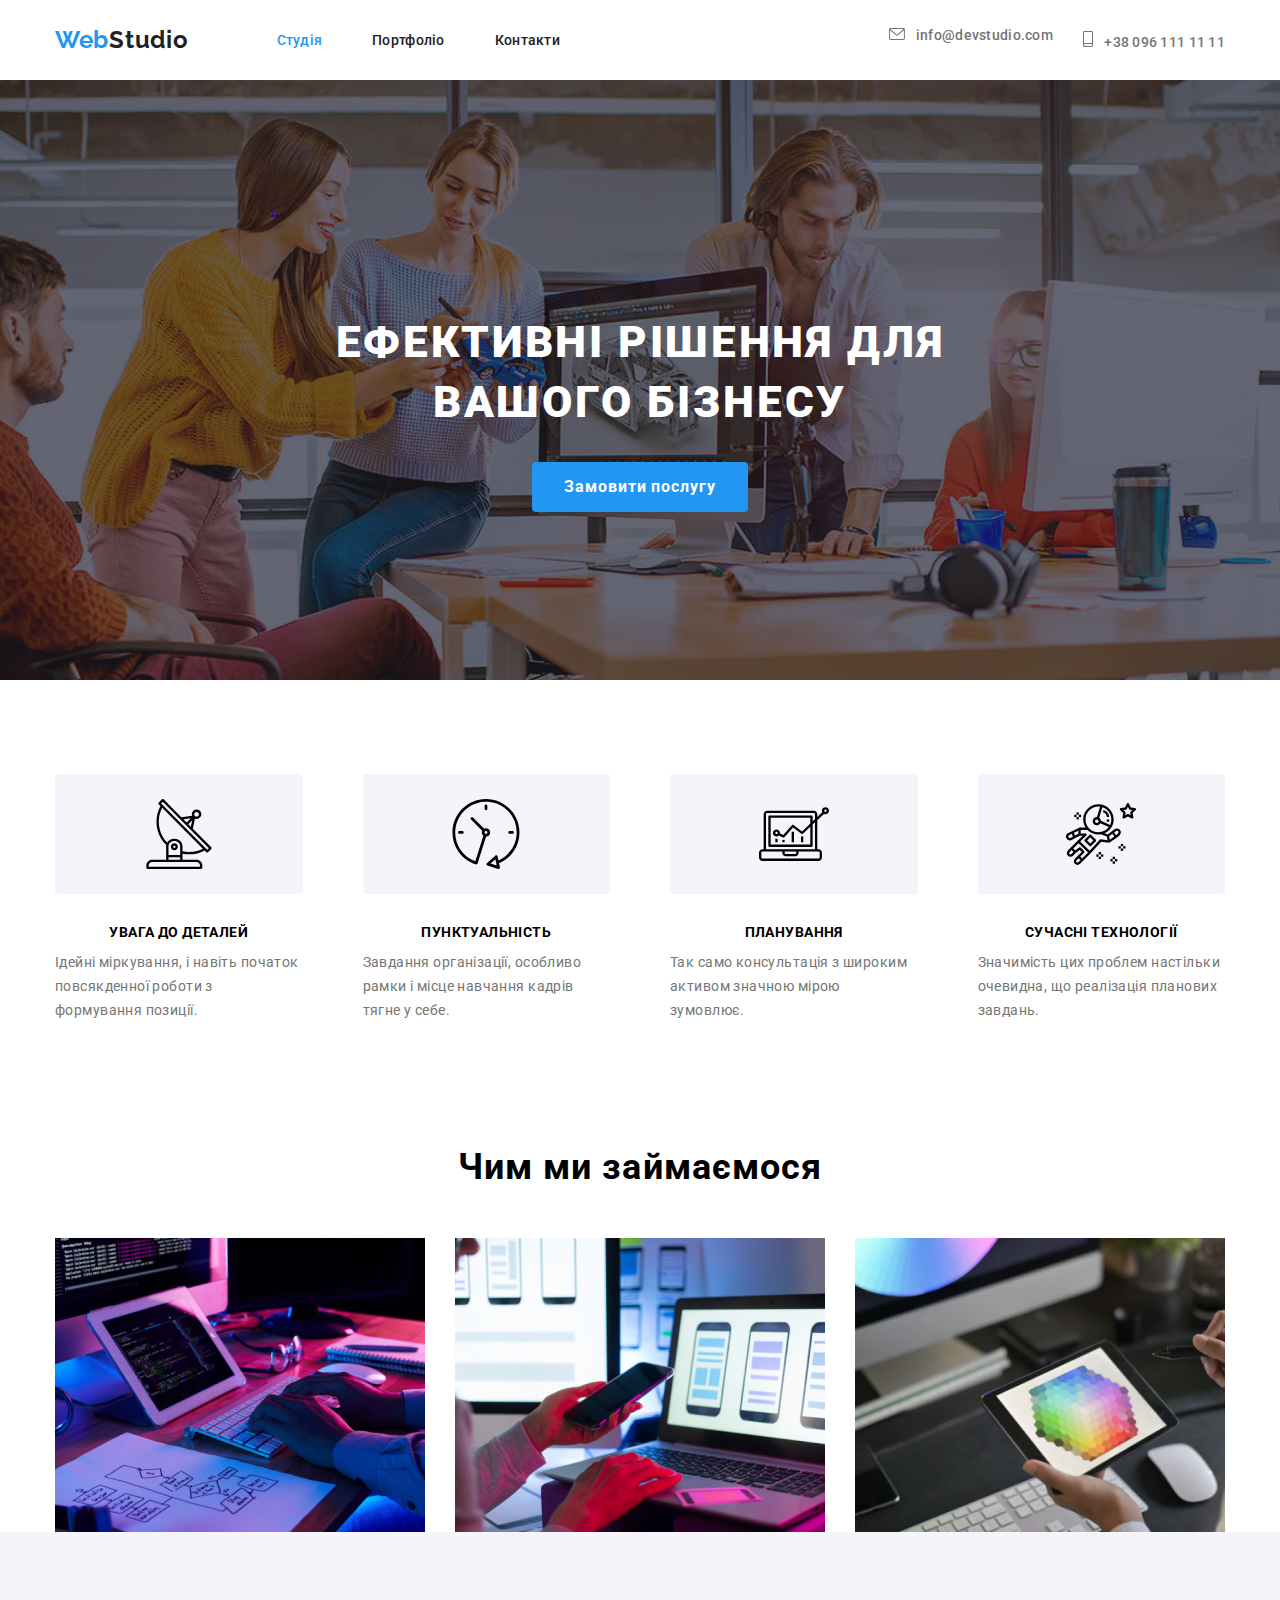
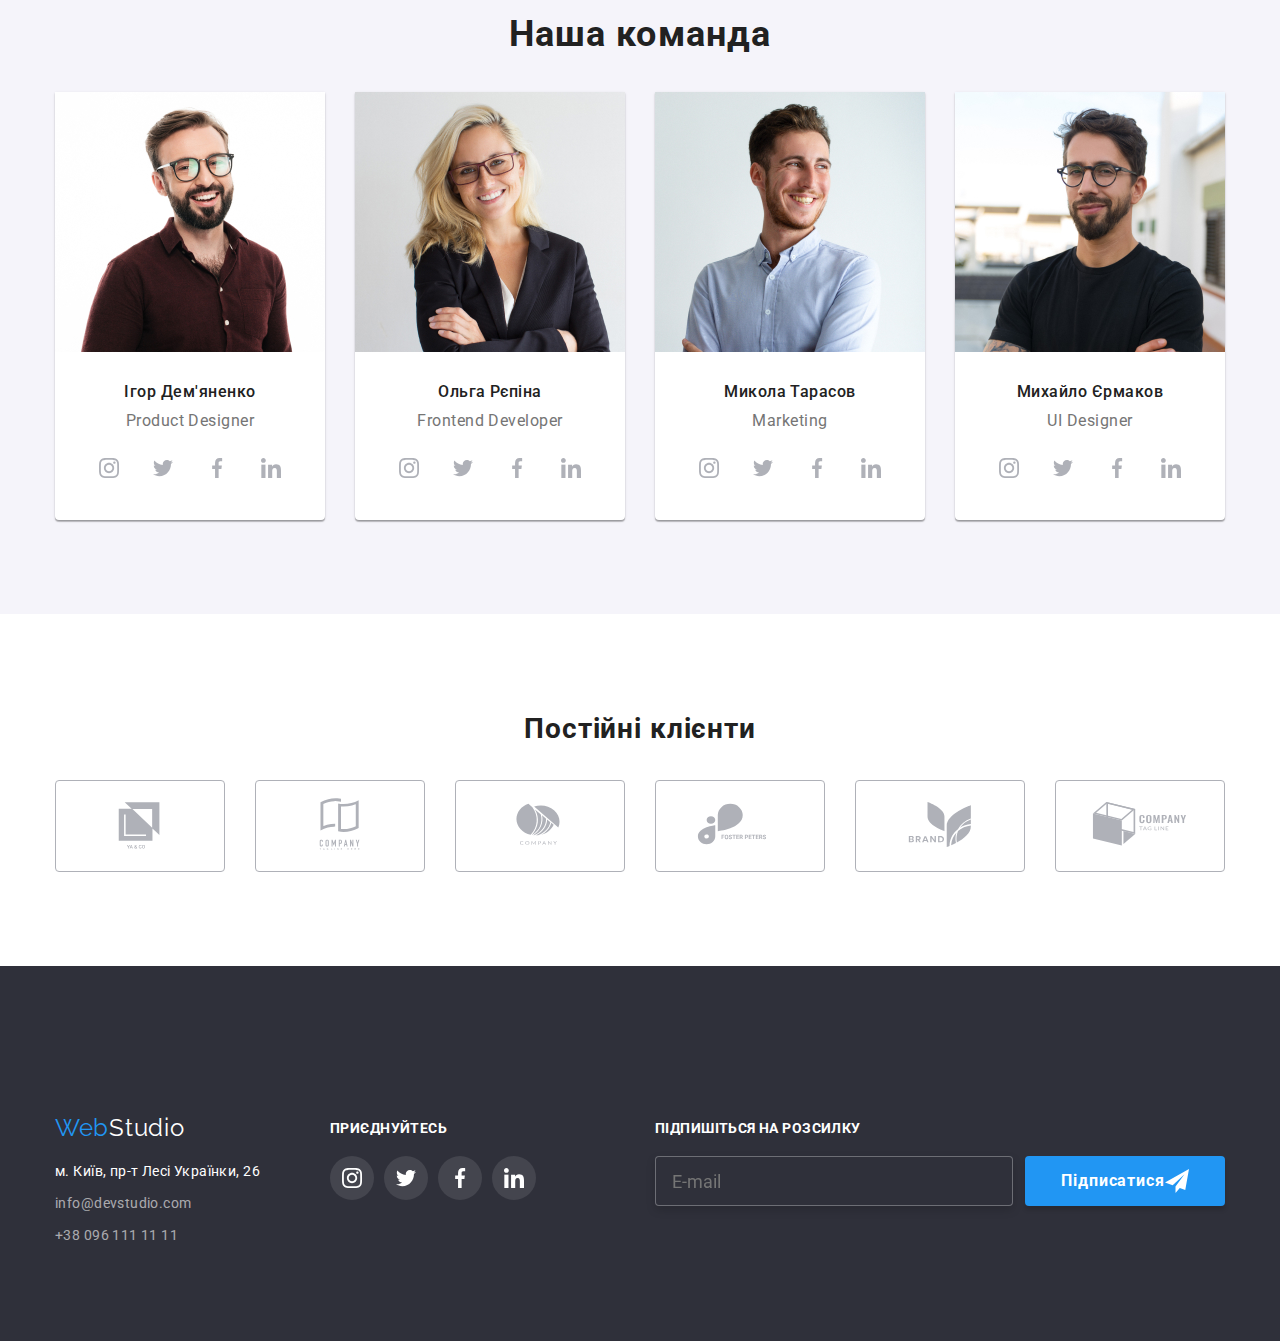
==== index.html @ a50d5a0a "update" ====
<!DOCTYPE html>
<html lang="en">
  <head>
    <meta charset="UTF-8" />
    <meta http-equiv="X-UA-Compatible" content="IE=edge" />
    <meta name="viewport" content="width=device-width, initial-scale=1.0" />
    <title>Document</title>
    <link rel="preconnect" href="https://fonts.googleapis.com" />
    <link rel="preconnect" href="https://fonts.gstatic.com" crossorigin />
    <link
      href="https://fonts.googleapis.com/css2?family=Raleway:wght@700&family=Roboto:wght@400;500;700;900&display=swap"
      rel="stylesheet"
    />
    <link
      rel="stylesheet"
      href="https://cdnjs.cloudflare.com/ajax/libs/modern-normalize/1.1.0/modern-normalize.min.css"
    />
    <link rel="stylesheet" href="./css/main.min.css" />
  </head>
  <body>
    <!-- HEADER -->

    <header class="header">
      <div class="container">
        <nav>
          <a class="logo" href="./index.html"
            ><span class="header-logo">Web</span>Studio</a
          >
          <ul class="nav-list">
            <li class="nav-list-item">
              <a class="nav-list-link current" href="#">Студія</a>
            </li>
            <li class="nav-list-item">
              <a class="nav-list-link" href="./portfolio.html">Портфоліо</a>
            </li>
            <li class="nav-list-item">
              <a class="nav-list-link" href="#">Контакти</a>
            </li>
          </ul>
        </nav>
        <ul class="nav-contacts">
          <li class="nav-contacts-item">
            <a class="nav-contacts-link" href="mailto:info@devstudio.com">
              <svg class="nav-contacts-icon" width="16px" height="12px">
                <use href="./imgs/icons/symbol-defs.svg#icon-envelope"></use>
              </svg>
              info@devstudio.com</a
            >
          </li>

          <li class="nav-contacts-item">
            <a class="nav-contacts-link" href="tel:380961111111">
              <svg class="nav-contacts-icon" width="10px" height="16px">
                <use href="./imgs/icons/symbol-defs.svg#icon-smartphone"></use>
              </svg>
              +38 096 111 11 11</a
            >
          </li>
        </ul>
      </div>

      <!-- MOBILE MENU -->

      <div data-menu class="mobile-menu">
        <div class="container mobile-menu-container">
          <button type="button" class="menu-button" data-menu-button>
            <svg width="40" height="40" class="menu-button-icon">
              <use href="./imgs/icons/menu.svg#icon-menu"></use>
            </svg>
          </button>
        </div>
      </div>
    </header>

    <!-- HERO -->

    <section class="section-hero">
      <h1 class="hero-title">
        Ефективні рішення для <br />
        вашого бізнесу
      </h1>
      <button class="hero-button" type="button" data-modal-open>
        Замовити послугу
      </button>
    </section>

    <!-- ICONS -->

    <section class="section-icons section">
      <div class="container">
        <ul class="icons-list">
          <li class="icons-list-item">
            <div class="icons-background">
              <svg class="icons-icon" width="70" height="70">
                <use href="./imgs/icons/symbol-defs.svg#icon-antenna"></use>
              </svg>
            </div>
            <h3 class="icons-list-title">УВАГА ДО ДЕТАЛЕЙ</h3>
            <p class="icons-list-text">
              Ідейні міркування, і навіть початок повсякденної роботи з
              формування позиції.
            </p>
          </li>
          <li class="icons-list-item">
            <div class="icons-background">
              <svg class="icons-icon" width="70" height="70">
                <use href="./imgs/icons/symbol-defs.svg#icon-clock"></use>
              </svg>
            </div>
            <h3 class="icons-list-title">ПУНКТУАЛЬНІСТЬ</h3>
            <p class="icons-list-text">
              Завдання організації, особливо рамки і місце навчання кадрів тягне
              у себе.
            </p>
          </li>
          <li class="icons-list-item">
            <div class="icons-background">
              <svg class="icons-icon" width="70" height="70">
                <use href="./imgs/icons/symbol-defs.svg#icon-diagram"></use>
              </svg>
            </div>
            <h3 class="icons-list-title">ПЛАНУВАННЯ</h3>
            <p class="icons-list-text">
              Так само консультація з широким активом значною мірою зумовлює.
            </p>
          </li>
          <li class="icons-list-item">
            <div class="icons-background">
              <svg class="icons-icon" width="70" height="70">
                <use href="./imgs/icons/symbol-defs.svg#icon-astronaut"></use>
              </svg>
            </div>
            <h3 class="icons-list-title">СУЧАСНІ ТЕХНОЛОГІЇ</h3>
            <p class="icons-list-text">
              Значимість цих проблем настільки очевидна, що реалізація планових
              завдань.
            </p>
          </li>
        </ul>
      </div>
    </section>

    <!-- features -->

    <section class="section-features">
      <div class="container">
        <h2 class="features-title">Чим ми займаємося</h2>
        <div class="features-box">
          <img
            srcset="
              ./imgs/jpgs/features/project1.jpg    1x,
              ./imgs/jpgs/features/project1-2x.jpg 2x
            "
            src="./imgs/jpgs/features/project1.jpg"
            alt=""
          />
          <img
            srcset="
              ./imgs/jpgs/features/project2.jpg    1x,
              ./imgs/jpgs/features/project2-2x.jpg 2x
            "
            src="./imgs/jpgs/features/project2.jpg"
            alt=""
          />
          <img
            srcset="
              ./imgs/jpgs/features/project3.jpg    1x,
              ./imgs/jpgs/features/project3-2x.jpg 2x
            "
            src="./imgs/jpgs/features/project3.jpg"
            alt=""
          />
        </div>
      </div>
    </section>

    <!-- TEAM -->

    <section class="section-team">
      <div class="container">
        <h2 class="team-title">Наша команда</h2>
        <ul class="team-list">
          <li class="team-list-item">
            <div class="team-image">
              <picture>
                <source
                  srcset="
                    ./imgs/jpgs/team/ihor/ihor-desktop.jpg    1x,
                    ./imgs/jpgs/team/ihor/ihor-desktop-2x.jpg 2x
                  "
                  media="(min-width: 1200px)"
                />
                <source
                  srcset="
                    ./imgs/jpgs/team/ihor/ihor-tablet.jpg    1x,
                    ./imgs/jpgs/team/ihor/ihor-tablet-2x.jpg 2x
                  "
                  media="(min-width: 768px)"
                />
                <source
                  srcset="
                    ./imgs/jpgs/team/ihor/ihor-phone.jpg    1x,
                    ./imgs/jpgs/team/ihor/ihor-phone-2x.jpg 2x
                  "
                  media="(max-width: 767px)"
                />
                <img src="#" alt="ihor" />
              </picture>
            </div>
            <h3 class="team-list-title">Ігор Дем'яненко</h3>
            <p class="team-list-text">Product Designer</p>
            <ul class="team-list-icons">
              <li class="team-icons-item">
                <a
                  class="team-icons-link"
                  target="_blank"
                  rel="noopener noreferrer"
                  href=""
                >
                  <svg class="icon" widht="20px" height="20px">
                    <use
                      href="./imgs/icons/symbol-defs.svg#icon-instagram"
                    ></use>
                  </svg>
                </a>
              </li>
              <li class="team-icons-item">
                <a
                  class="team-icons-link"
                  target="_blank"
                  rel="noopener noreferrer"
                  href=""
                >
                  <svg class="icon" widht="20px" height="20px">
                    <use href="./imgs/icons/symbol-defs.svg#icon-twitter"></use>
                  </svg>
                </a>
              </li>
              <li class="team-icons-item">
                <a
                  class="team-icons-link"
                  target="_blank"
                  rel="noopener noreferrer"
                  href=""
                >
                  <svg class="icon" widht="20px" height="20px">
                    <use
                      href="./imgs/icons/symbol-defs.svg#icon-facebook"
                    ></use>
                  </svg>
                </a>
              </li>
              <li class="team-icons-item">
                <a
                  class="team-icons-link"
                  target="_blank"
                  rel="noopener noreferrer"
                  href=""
                >
                  <svg class="icon" widht="20px" height="20px">
                    <use
                      href="./imgs/icons/symbol-defs.svg#icon-linkedin"
                    ></use>
                  </svg>
                </a>
              </li>
            </ul>
          </li>
          <li class="team-list-item">
            <div class="team-image">
              <picture>
                <source
                  srcset="
                    ./imgs/jpgs/team/olga/olga-desktop.jpg    1x,
                    ./imgs/jpgs/team/olga/olga-desktop-2x.jpg 2x
                  "
                  media="(min-width: 1200px)"
                />
                <source
                  srcset="
                    ./imgs/jpgs/team/olga/olga-tablet.jpg    1x,
                    ./imgs/jpgs/team/olga/olga-tablet-2x.jpg 2x
                  "
                  media="(min-width: 768px)"
                />
                <source
                  srcset="
                    ./imgs/jpgs/team/olga/olga-phone.jpg    1x,
                    ./imgs/jpgs/team/olga/olga-phone-2x.jpg 2x
                  "
                  media="(max-width: 767px)"
                />
                <img src="#" alt="olga" />
              </picture>
            </div>
            <h3 class="team-list-title">Ольга Рєпіна</h3>
            <p class="team-list-text">Frontend Developer</p>
            <ul class="team-list-icons">
              <li class="team-icons-item">
                <a
                  class="team-icons-link"
                  target="_blank"
                  rel="noopener noreferrer"
                  href=""
                >
                  <svg class="icon" widht="20px" height="20px">
                    <use
                      href="./imgs/icons/symbol-defs.svg#icon-instagram"
                    ></use>
                  </svg>
                </a>
              </li>
              <li class="team-icons-item">
                <a
                  class="team-icons-link"
                  target="_blank"
                  rel="noopener noreferrer"
                  href=""
                >
                  <svg class="icon" widht="20px" height="20px">
                    <use href="./imgs/icons/symbol-defs.svg#icon-twitter"></use>
                  </svg>
                </a>
              </li>
              <li class="team-icons-item">
                <a
                  class="team-icons-link"
                  target="_blank"
                  rel="noopener noreferrer"
                  href=""
                >
                  <svg class="icon" widht="20px" height="20px">
                    <use
                      href="./imgs/icons/symbol-defs.svg#icon-facebook"
                    ></use>
                  </svg>
                </a>
              </li>
              <li class="team-icons-item">
                <a
                  class="team-icons-link"
                  target="_blank"
                  rel="noopener noreferrer"
                  href=""
                >
                  <svg class="icon" widht="20px" height="20px">
                    <use
                      href="./imgs/icons/symbol-defs.svg#icon-linkedin"
                    ></use>
                  </svg>
                </a>
              </li>
            </ul>
          </li>
          <li class="team-list-item">
            <div class="team-image">
              <picture>
                <source
                  srcset="
                    ./imgs/jpgs/team/mykola/mykola-desktop.jpg    1x,
                    ./imgs/jpgs/team/mykola/mykola-desktop-2x.jpg 2x
                  "
                  media="(min-width: 1200px)"
                />
                <source
                  srcset="
                    ./imgs/jpgs/team/mykola/mykola-tablet.jpg    1x,
                    ./imgs/jpgs/team/mykola/mykola-tablet-2x.jpg 2x
                  "
                  media="(min-width: 768px)"
                />
                <source
                  srcset="
                    ./imgs/jpgs/team/mykola/mykola-phone.jpg    1x,
                    ./imgs/jpgs/team/mykola/mykola-phone-2x.jpg 2x
                  "
                  media="(max-width: 767px)"
                />
                <img src="#" alt="mykola" />
              </picture>
            </div>
            <h3 class="team-list-title">Микола Тарасов</h3>
            <p class="team-list-text">Marketing</p>
            <ul class="team-list-icons">
              <li class="team-icons-item">
                <a
                  class="team-icons-link"
                  target="_blank"
                  rel="noopener noreferrer"
                  href=""
                >
                  <svg class="icon" widht="20px" height="20px">
                    <use
                      href="./imgs/icons/symbol-defs.svg#icon-instagram"
                    ></use>
                  </svg>
                </a>
              </li>
              <li class="team-icons-item">
                <a
                  class="team-icons-link"
                  target="_blank"
                  rel="noopener noreferrer"
                  href=""
                >
                  <svg class="icon" widht="20px" height="20px">
                    <use href="./imgs/icons/symbol-defs.svg#icon-twitter"></use>
                  </svg>
                </a>
              </li>
              <li class="team-icons-item">
                <a
                  class="team-icons-link"
                  target="_blank"
                  rel="noopener noreferrer"
                  href=""
                >
                  <svg class="icon" widht="20px" height="20px">
                    <use
                      href="./imgs/icons/symbol-defs.svg#icon-facebook"
                    ></use>
                  </svg>
                </a>
              </li>
              <li class="team-icons-item">
                <a
                  class="team-icons-link"
                  target="_blank"
                  rel="noopener noreferrer"
                  href=""
                >
                  <svg class="icon" widht="20px" height="20px">
                    <use
                      href="./imgs/icons/symbol-defs.svg#icon-linkedin"
                    ></use>
                  </svg>
                </a>
              </li>
            </ul>
          </li>
          <li class="team-list-item">
            <div class="team-image">
              <picture>
                <source
                  srcset="
                    ./imgs/jpgs/team/myhaylo/myhaylo-desktop.jpg    1x,
                    ./imgs/jpgs/team/myhaylo/myhaylo-desktop-2x.jpg 2x
                  "
                  media="(min-width: 1200px)"
                />
                <source
                  srcset="
                    ./imgs/jpgs/team/myhaylo/myhaylo-tablet.jpg    1x,
                    ./imgs/jpgs/team/myhaylo/myhaylo-tablet-2x.jpg 2x
                  "
                  media="(min-width: 768px)"
                />
                <source
                  srcset="
                    ./imgs/jpgs/team/myhaylo/myhaylo-phone.jpg    1x,
                    ./imgs/jpgs/team/myhaylo/myhaylo-phone-2x.jpg 2x
                  "
                  media="(max-width: 767px)"
                />
                <img src="#" alt="myhaylo" />
              </picture>
            </div>
            <h3 class="team-list-title">Михайло Єрмаков</h3>
            <p class="team-list-text">UI Designer</p>
            <ul class="team-list-icons">
              <li class="team-icons-item">
                <a
                  class="team-icons-link"
                  target="_blank"
                  rel="noopener noreferrer"
                  href=""
                >
                  <svg class="icon" widht="20px" height="20px">
                    <use
                      href="./imgs/icons/symbol-defs.svg#icon-instagram"
                    ></use>
                  </svg>
                </a>
              </li>
              <li class="team-icons-item">
                <a
                  class="team-icons-link"
                  target="_blank"
                  rel="noopener noreferrer"
                  href=""
                >
                  <svg class="icon" widht="20px" height="20px">
                    <use href="./imgs/icons/symbol-defs.svg#icon-twitter"></use>
                  </svg>
                </a>
              </li>
              <li class="team-icons-item">
                <a
                  class="team-icons-link"
                  target="_blank"
                  rel="noopener noreferrer"
                  href=""
                >
                  <svg class="icon" widht="20px" height="20px">
                    <use
                      href="./imgs/icons/symbol-defs.svg#icon-facebook"
                    ></use>
                  </svg>
                </a>
              </li>
              <li class="team-icons-item">
                <a
                  class="team-icons-link"
                  target="_blank"
                  rel="noopener noreferrer"
                  href=""
                >
                  <svg class="icon" widht="20px" height="20px">
                    <use
                      href="./imgs/icons/symbol-defs.svg#icon-linkedin"
                    ></use>
                  </svg>
                </a>
              </li>
            </ul>
          </li>
        </ul>
      </div>
    </section>

    <!-- CLIENTS -->

    <section class="clients-section">
      <div class="container">
        <h2 class="clients-title">Постійні клієнти</h2>
        <ul class="clients-list">
          <li class="clients-list-item">
            <a href="">
              <svg class="clients-icon">
                <use href="./imgs/icons/symbol-defs.svg#icon-client1"></use>
              </svg>
            </a>
          </li>
          <li class="clients-list-item">
            <a href="">
              <svg class="clients-icon">
                <use href="./imgs/icons/symbol-defs.svg#icon-client2"></use>
              </svg>
            </a>
          </li>
          <li class="clients-list-item">
            <a href="">
              <svg class="clients-icon">
                <use href="./imgs/icons/symbol-defs.svg#icon-client3"></use>
              </svg>
            </a>
          </li>
          <li class="clients-list-item">
            <a href="">
              <svg class="clients-icon">
                <use href="./imgs/icons/symbol-defs.svg#icon-client4"></use>
              </svg>
            </a>
          </li>
          <li class="clients-list-item">
            <a href="">
              <svg class="clients-icon">
                <use href="./imgs/icons/symbol-defs.svg#icon-client5"></use>
              </svg>
            </a>
          </li>
          <li class="clients-list-item">
            <a href="">
              <svg class="clients-icon">
                <use href="./imgs/icons/symbol-defs.svg#icon-client6"></use>
              </svg>
            </a>
          </li>
        </ul>
      </div>
    </section>

    <!-- FOOTER -->

    <footer class="footer section">
      <div class="container footer-box">
        <div class="footer-tablet">
          <div class="footer-contacts">
            <a class="footer-logo" href="./index.html"
              ><span class="footer-web">Web</span>Studio</a
            >
            <ul class="footer-contacts-list">
              <li class="footer-contacts-item">
                <a
                  class="footer-adress"
                  target="_blank"
                  rel="noopener noreferrer"
                  href="https://goo.gl/maps/ZJg7g1S6U3h2ppDC7?coh=178572&entry=tt"
                  >м. Київ, пр-т Лесі Українки, 26</a
                >
              </li>
              <li class="footer-contacts-item">
                <a class="footer-mail" href="mailto:info@devstudio.com"
                  >info@devstudio.com</a
                >
              </li>
              <li class="footer-contacts-item">
                <a class="footer-number" href="tel:+380961111111"
                  >+38 096 111 11 11</a
                >
              </li>
            </ul>
          </div>
          <div class="footer-apps">
            <h3 class="footer-apps-title">приєднуйтесь</h3>
            <ul class="footer-apps-list">
              <li class="footer-apps-item">
                <a
                  class="footer-icons-link"
                  target="_blank"
                  rel="noopener noreferrer"
                  href=""
                >
                  <svg class="icon footer-icon" widht="20px" height="20px">
                    <use
                      href="./imgs/icons/symbol-defs.svg#icon-instagram"
                    ></use>
                  </svg>
                </a>
              </li>
              <li class="footer-apps-item">
                <a
                  class="footer-icons-link"
                  target="_blank"
                  rel="noopener noreferrer"
                  href=""
                >
                  <svg class="icon footer-icon" width="20px" height="20px">
                    <use href="./imgs/icons/symbol-defs.svg#icon-twitter"></use>
                  </svg>
                </a>
              </li>
              <li class="footer-apps-item">
                <a
                  class="footer-icons-link"
                  target="_blank"
                  rel="noopener noreferrer"
                  href=""
                >
                  <svg class="icon footer-icon" width="20px" height="20px">
                    <use
                      href="./imgs/icons/symbol-defs.svg#icon-facebook"
                    ></use>
                  </svg>
                </a>
              </li>
              <li class="footer-apps-item">
                <a
                  class="footer-icons-link"
                  target="_blank"
                  rel="noopener noreferrer"
                  href=""
                >
                  <svg class="icon footer-icon" width="20px" height="20px">
                    <use
                      href="./imgs/icons/symbol-defs.svg#icon-linkedin"
                    ></use>
                  </svg>
                </a>
              </li>
            </ul>
          </div>
        </div>
        <div class="footer-sub">
          <h3 class="footer-sub-title">Підпишіться на розсилку</h3>
          <form class="footer-sub-form">
            <input type="email" placeholder="E-mail" class="footer-input" />
            <button type="submit" class="footer-btn">
              Підписатися
              <svg width="24" height="24">
                <use href="./imgs/icons/symbol-defs.svg#icon-send"></use>
              </svg>
            </button>
          </form>
        </div>
      </div>
    </footer>

    <!-- WINDOW -->

    <!-- <div class="backdrop is-hidden" data-modal>
        <div class="modal">
            <button class="button-close" type="button" data-modal-close>
                <svg class="modal-close-button" width="18px" height="18px">
                    <use href="./imgs/icons/symbol-defs2.svg#icon-close">
    
                    </use>
                </svg>
            </button>
            <h3 class="modal-title">
                Залиште свої дані, ми вам <br> передзвонимо
            </h3>
            <form>
                <div class="modal-form">
                    <label class="modal-label">
                        <span class="modal-input-title">Ім'я</span>
                        <div class="modal-form-field">
                            <input class="modal-form-input" type="text">
                            <svg class="modal-icon" width="18px" height="18px">
                                <use href="./imgs/icons/symbol-defs2.svg#icon-person"></use>
                            </svg>
                        </div>
                    </label>
                </div>
                <div class="modal-form">
                    <label class="modal-label">
                        <span class="modal-input-title">Телефон</span>
                        <div class="modal-form-field">
                            <input class="modal-form-input" type="tel">
                            <svg class="modal-icon" width="18px" height="18px">
                                <use href="./imgs/icons/symbol-defs2.svg#icon-phone"></use>
                            </svg>
                        </div>
                    </label>
                </div>
                <div class="modal-form">
                    <label class="modal-label">
                        <span class="modal-input-title">Пошта</span>
                        <div class="modal-form-field">
                            <input class="modal-form-input" type="email">
                            <svg class="modal-icon" width="18px" height="18px">
                                <use href="./imgs/icons/symbol-defs2.svg#icon-email"></use>
                            </svg>
                        </div>
                    </label>
                </div>
                <label class="modal-label">
                    <p class="modal-input-title">
                        Коментар
                    </p>
                    <textarea class="modal-input-comment modal-form-input" 
                    type="text"
                    placeholder="Введіть текст">
                    </textarea>
                </label>
                <label class="checkbox-label">
                    <input class="checkbox-input" type="text" name="agreement">
                    <span class="checkbox-title">
                        Погоджуюся з розсилкою та приймаю 
                        <a href="#" class="checkbox-link">Умови договору</a>
                    </span>
                </label>
                <button class="modal-button" type="submit">
                    Відправити
                </button>
            </form>
        </div>
        
    </div> -->

    <script src="./js/modal.js"></script>
    <script src="./js/menu.js"></script>
  </body>
</html>
---- css/main.min.css ----
html{box-sizing:border-box}ul{list-style:none;padding:0;margin:0}a{text-decoration:none;color:inherit}*,*::after,*::before{box-sizing:inherit}h1,h2,h3,h4,h5,h6,p{margin:0}img{display:block;max-width:100%}a:hover,a:focus{color:#2196f3}body{font-family:"Roboto",sans-serif;font-weight:400;font-size:14px;line-height:16px}.container{margin:0 auto;padding-right:15px;padding-left:15px}@media screen and (min-width: 480px){.container{width:480px}}@media screen and (min-width: 768px){.container{width:768px}}@media screen and (min-width: 1200px){.container{width:1200px}}.section{padding-top:60px;padding-bottom:60px}@media screen and (min-width: 1200px){.section{padding-top:94px;padding-bottom:94px}}.current{color:#2196f3}.logo{color:#212121;font-family:Raleway;font-size:24px;font-weight:700;letter-spacing:.72px}.header-logo{color:#2196f3;font-family:Raleway;font-size:24px;font-weight:700;letter-spacing:.72px}.nav-list-item{color:#212121;font-size:14px;font-weight:500;letter-spacing:.28px}.nav-contacts-item{color:#757575;font-size:14px;font-weight:500;letter-spacing:.28px}.nav-contacts-icon{fill:#757575}.menu-button{border:none;background-color:rgba(0,0,0,0)}@media screen and (min-width: 768px){.header .container{display:flex;justify-content:space-between}.logo{margin-right:88px}nav{display:flex;justify-content:space-between;align-items:center}.nav-list{display:flex;margin-right:98px;padding-top:32px;padding-bottom:32px}.nav-list-item:not(:last-child){margin-right:50px}.nav-contacts-icon{margin-right:8px}.nav-contacts-item:not(:last-child){margin-bottom:10px}.mobile-menu{display:none}}@media screen and (min-width: 1200px){.nav-list{margin-right:315px}.nav-contacts{display:flex;align-items:center}.nav-contacts-item:not(:last-child){margin-right:30px}}.section-hero{height:400px;background-image:linear-gradient(to right, rgba(47, 48, 58, 0.4), rgba(47, 48, 58, 0.4)),url(../imgs/jpgs/hero/hero-mobile.jpg);background-repeat:no-repeat;background-position:center;background-size:cover;text-align:center;background-color:#2f303a}.hero-title{margin-bottom:30px;color:#fff;font-size:26px;font-weight:900;line-height:42px;letter-spacing:1.56px;text-transform:uppercase}.hero-button{width:200px;height:50px;color:#fff;text-align:center;font-size:16px;font-weight:700;line-height:30px;letter-spacing:.96px;border:none;background:#2196f3;border-radius:4px}@media screen and (min-width: 768px){.section-hero{background-image:linear-gradient(to right, rgba(47, 48, 58, 0.4), rgba(47, 48, 58, 0.4)),url(../imgs/jpgs/hero/hero-tablet.jpg)}.hero-title{padding-top:118px}}@media screen and (min-width: 1200px){.section-hero{height:600px;background-image:linear-gradient(to right, rgba(47, 48, 58, 0.4), rgba(47, 48, 58, 0.4)),url(../imgs/jpgs/hero/hero-desktop.jpg)}.hero-button{width:216px;height:50px}.hero-title{padding-top:232px;color:#fff;font-size:44px;font-weight:900;line-height:60px;letter-spacing:2.64px;text-transform:uppercase}}.icons-background{display:flex;justify-content:center;align-items:center;padding-top:25px;padding-bottom:25px;background-color:#f5f4fa;border-radius:4px;margin-bottom:30px}.icons-list-item{width:450px}.icons-list-item:not(:last-child){margin-bottom:30px}.icons-list-title{text-align:center;font-weight:700;font-size:14px;letter-spacing:.03em;text-transform:uppercase;margin-bottom:10px}.icons-list-text{color:#757575;font-size:14px;line-height:24px;letter-spacing:.42px}@media screen and (min-width: 768px){.icons-list{display:flex;flex-wrap:wrap;gap:30px}.icons-list-item:not(:last-child){margin-right:30px}.icons-list-item{flex-basis:calc((100% - 60px)/2)}}@media screen and (min-width: 1200px){.icons-list-item{flex-basis:calc((100% - 60px)/4)}.icons-list{flex-wrap:nowrap}}.section-features{display:none}@media screen and (min-width: 1200px){.section-features{display:block}.features-title{font-weight:700;font-size:36px;line-height:42px;text-align:center;letter-spacing:.03em;margin-bottom:50px}.features-box{display:flex;justify-content:space-between}}.section-team{background-color:#f5f4fa;padding-bottom:94px;padding-top:94px}.team-title{color:#212121;text-align:center;font-size:28px;font-weight:700;letter-spacing:.84px;margin-bottom:50px}.team-list{display:flex;flex-wrap:wrap;gap:30px}.team-list-item{width:100%;border-radius:0px 0px 4px 4px;background-color:#fff;box-shadow:0px 2px 1px 0px rgba(0,0,0,.2),0px 1px 1px 0px rgba(0,0,0,.14),0px 1px 3px 0px rgba(0,0,0,.12)}.team-image{margin-bottom:30px}.team-list-title{font-weight:500;font-size:16px;line-height:19px;text-align:center;letter-spacing:.03em;color:#212121;margin-bottom:10px}.team-list-text{font-weight:400;font-size:16px;line-height:19px;text-align:center;letter-spacing:.03em;color:#757575;margin-bottom:16px}.team-list-icons{margin-bottom:30px;display:flex;justify-content:center}.team-icons-item:not(:last-child){margin-right:10px}.team-icons-link{display:flex;justify-content:center;align-items:center;width:44px;height:44px;border-radius:50%;background-color:#fff}.team-icons-link:hover,.team-icons-link:focus{background-color:#2196f3}.team-icons-link:hover .icon,.team-icons-link:focus .icon{fill:#fff}.icon{fill:#afb1b8;transition:fill 250ms ease-in}@media screen and (min-width: 767px){.team-list{display:flex;flex-wrap:wrap;gap:30px}.team-list-item{flex-basis:calc((100% - 90px)/2)}}@media screen and (min-width: 1200px){.team-list-item{flex-basis:calc((100% - 90px)/4)}.team-title{font-size:36px;letter-spacing:.03em;margin-bottom:50px}}.clients-section{margin-bottom:94px}.clients-title{margin-top:94px;margin-bottom:30px;font-size:28px;line-height:42px;text-align:center;letter-spacing:.84px;color:#212121}.clients-list{display:flex;justify-content:center;flex-wrap:wrap;gap:30px}.clients-list-item{display:flex;justify-content:center;align-items:center;width:170px;height:92px;border:1px solid #afb1b8;border-radius:4px;flex-basis:calc((100% - 60px)/2)}.clients-icon{width:106px;height:60px;fill:#afb1b8}.clients-title{margin-top:94px;color:#212121;font-size:28px;font-weight:700;letter-spacing:.84px}@media screen and (min-width: 768px){.clients-list-item{flex-basis:calc((100% - 90px)/3)}}@media screen and (min-width: 1200px){.clients-list-item{flex-basis:auto}}.projects-nav-list{display:flex;margin-bottom:40px}.projects-nav-item:not(:last-child){margin-right:8px}.projects-button{color:#212121;text-align:center;font-size:16px;font-weight:500;line-height:26px;letter-spacing:.48px;border:none;border-radius:4px;background:#f5f4fa}.projects-button:hover{color:#fff;text-align:center;font-size:16px;font-weight:500;line-height:26px;letter-spacing:.48px;border-radius:4px;background:#2196f3;box-shadow:0px 2px 2px 0px rgba(0,0,0,.12),0px 1px 2px 0px rgba(0,0,0,.08),0px 3px 1px 0px rgba(0,0,0,.1)}.projects-list-item{gap:30px}.projects-list-item:hover,.projects-list-item:focus{transition:box-shadow 250ms ease-in;box-shadow:1px 4px 6px 0px rgba(0,0,0,.16),0px 4px 4px 0px rgba(0,0,0,.06),0px 1px 1px 0px rgba(0,0,0,.12);cursor:pointer}.projects-list-item:not(:last-child){margin-bottom:30px}.list-header{overflow:hidden;position:relative}.list-header-text-overlay{position:absolute;overflow:auto;top:0;left:0;width:100%;height:100%;background:rgba(33,150,243,.9);transform:translateY(101%);transition:transform 250ms ease-in}.projects-list-item:hover .list-header-text-overlay{transform:translateY(0);opacity:1}.list-header-text{position:absolute;padding:77px 24px;transition:opacity 250ms ease-in;color:#fff;font-size:18px;line-height:28px;letter-spacing:.54px}.list-footer{padding:20px 24px;border:1px solid #eee}.projects-title{color:#212121;font-size:18px;font-weight:700;line-height:36px;letter-spacing:1.08px;margin-bottom:4px}.projects-text{color:#757575;font-size:16px;font-weight:400;line-height:30px;letter-spacing:.48px}@media screen and (min-width: 768px){.projects-list{display:flex;flex-wrap:wrap;gap:30px}.list-header-text{padding:49px 24px 77px}.projects-list-item{flex-basis:calc((100% - 60px)/2)}}@media screen and (min-width: 1200px){.projects-list-item{flex-basis:calc((100% - 90px)/3)}.list-header-text{padding:59px 24px}}.footer{background-color:#2f303a;text-align:center}.footer-contacts{margin-top:60px}.footer-logo{color:#fff;font-family:Raleway;font-size:24px;letter-spacing:.72px;margin-bottom:20px}.footer-web{color:#2196f3}.footer-contacts-list{margin-top:20px}.footer-contacts-item:not(:last-child){margin-bottom:8px}.footer-adress{color:#fff;font-size:14px;line-height:24px;letter-spacing:.42px}.footer-mail{color:rgba(255,255,255,.6);font-size:14px;line-height:24px;letter-spacing:.42px}.footer-number{color:rgba(255,255,255,.6);font-size:14px;line-height:24px;letter-spacing:.42px}.footer-apps{margin-top:60px}.footer-apps-title{color:#fff;font-size:14px;letter-spacing:.42px;text-transform:uppercase;margin-bottom:20px}.footer-apps-list{display:flex;justify-content:center}.footer-apps-item:not(:last-child){margin-right:10px}.footer-icons-link{display:flex;justify-content:center;align-items:center;width:44px;height:44px;border-radius:50%;background-color:rgba(255,255,255,.1)}.footer-icon{fill:#fff}.footer-sub{margin-top:60px}.footer-sub-title{color:#fff;font-size:14px;letter-spacing:.42px;text-transform:uppercase;margin-bottom:20px}.footer-input{display:block;width:100%;height:50px;border:1px solid rgba(255,255,255,.3);filter:drop-shadow(0px 4px 4px rgba(0, 0, 0, 0.15));border-radius:4px;font-size:18px;color:#fff;background-color:#2f303a;padding-left:16px;margin-bottom:20px;margin-right:12px}.footer-btn{border:none;width:200px;height:50px;background:#2196f3;box-shadow:0px 4px 4px rgba(0,0,0,.15);border-radius:4px;font-weight:700;font-size:16px;line-height:30px;display:inline-flex;justify-content:center;align-items:center;text-align:center;letter-spacing:.06em;color:#fff}@media screen and (min-width: 768px){.footer-tablet{display:flex;align-items:flex-start;justify-content:space-between}.footer-input{width:450px;margin-left:auto;margin-right:auto}}@media screen and (min-width: 1200px){.footer{text-align:unset}.footer-box{display:flex;justify-content:space-between}.footer-input{width:358px;margin-right:12px}.footer-contacts{margin-right:70px}.footer-sub-form{display:flex;justify-content:space-between}}.backdrop{position:fixed;top:0;left:0;width:100%;height:100%;background:rgba(0,0,0,.2);opacity:1;transition:opacity 250ms ease-in}.backdrop .is-hidden{opacity:0;visibility:hidden;pointer-events:none}.backdrop .is-hidden .modal{transform:translate(-50%, -50%) scale(0)}.modal-title{color:#212121;text-align:center;font-family:Roboto;font-size:20px;font-style:normal;font-weight:700;line-height:30px;letter-spacing:.6px;margin-bottom:12px}.modal-form{position:relative}.modal-input-title{color:#757575;font-family:Roboto;font-size:12px;font-style:normal;font-weight:400;line-height:normal;letter-spacing:.12px;margin-bottom:4px}.modal-form-input{width:100%;padding-left:42px;width:370px;height:40px;margin-bottom:10px;border-radius:4px;border:1px solid rgba(33,33,33,.2);cursor:pointer;box-sizing:border-box}.modal-form-input:focus{outline:none}.modal-icon{position:absolute;left:12px;top:45%}.modal-input-title{color:#757575;font-family:Roboto;font-size:12px;font-weight:400;letter-spacing:.12px}.checkbox-title{color:#757575;font-family:Roboto;font-size:12px;font-weight:400;letter-spacing:.36px}.checkbox-link{color:#2196f3;font-family:Roboto;font-size:12px;font-weight:400;letter-spacing:.36px;text-decoration-line:underline}.modal-button{border-radius:4px;background:#2196f3;box-shadow:0px 4px 4px 0px rgba(0,0,0,.15)}.modal{position:absolute;top:50%;left:50%;padding:40px;transform:translate(-50%, -50%) scale(1);width:450px;height:609px;border-radius:4px;background:#fff;box-shadow:0px 2px 1px 0px rgba(0,0,0,.2);transition:transform 250ms ease-in}.button-close{position:absolute;top:8px;right:8px;width:30px;height:30px;border-radius:50%;border:1px solid rgba(0,0,0,.1);cursor:pointer;background-color:#fff;display:flex;justify-content:center;align-items:center}@media screen and (min-width: 1200px){.modal{width:528px;height:581px}}.backdrop{position:fixed;top:0;left:0;width:100%;height:100%;background:rgba(0,0,0,.2);opacity:1;transition:opacity 250ms ease-in}.backdrop .is-hidden{opacity:0;visibility:hidden;pointer-events:none}/*# sourceMappingURL=main.min.css.map */
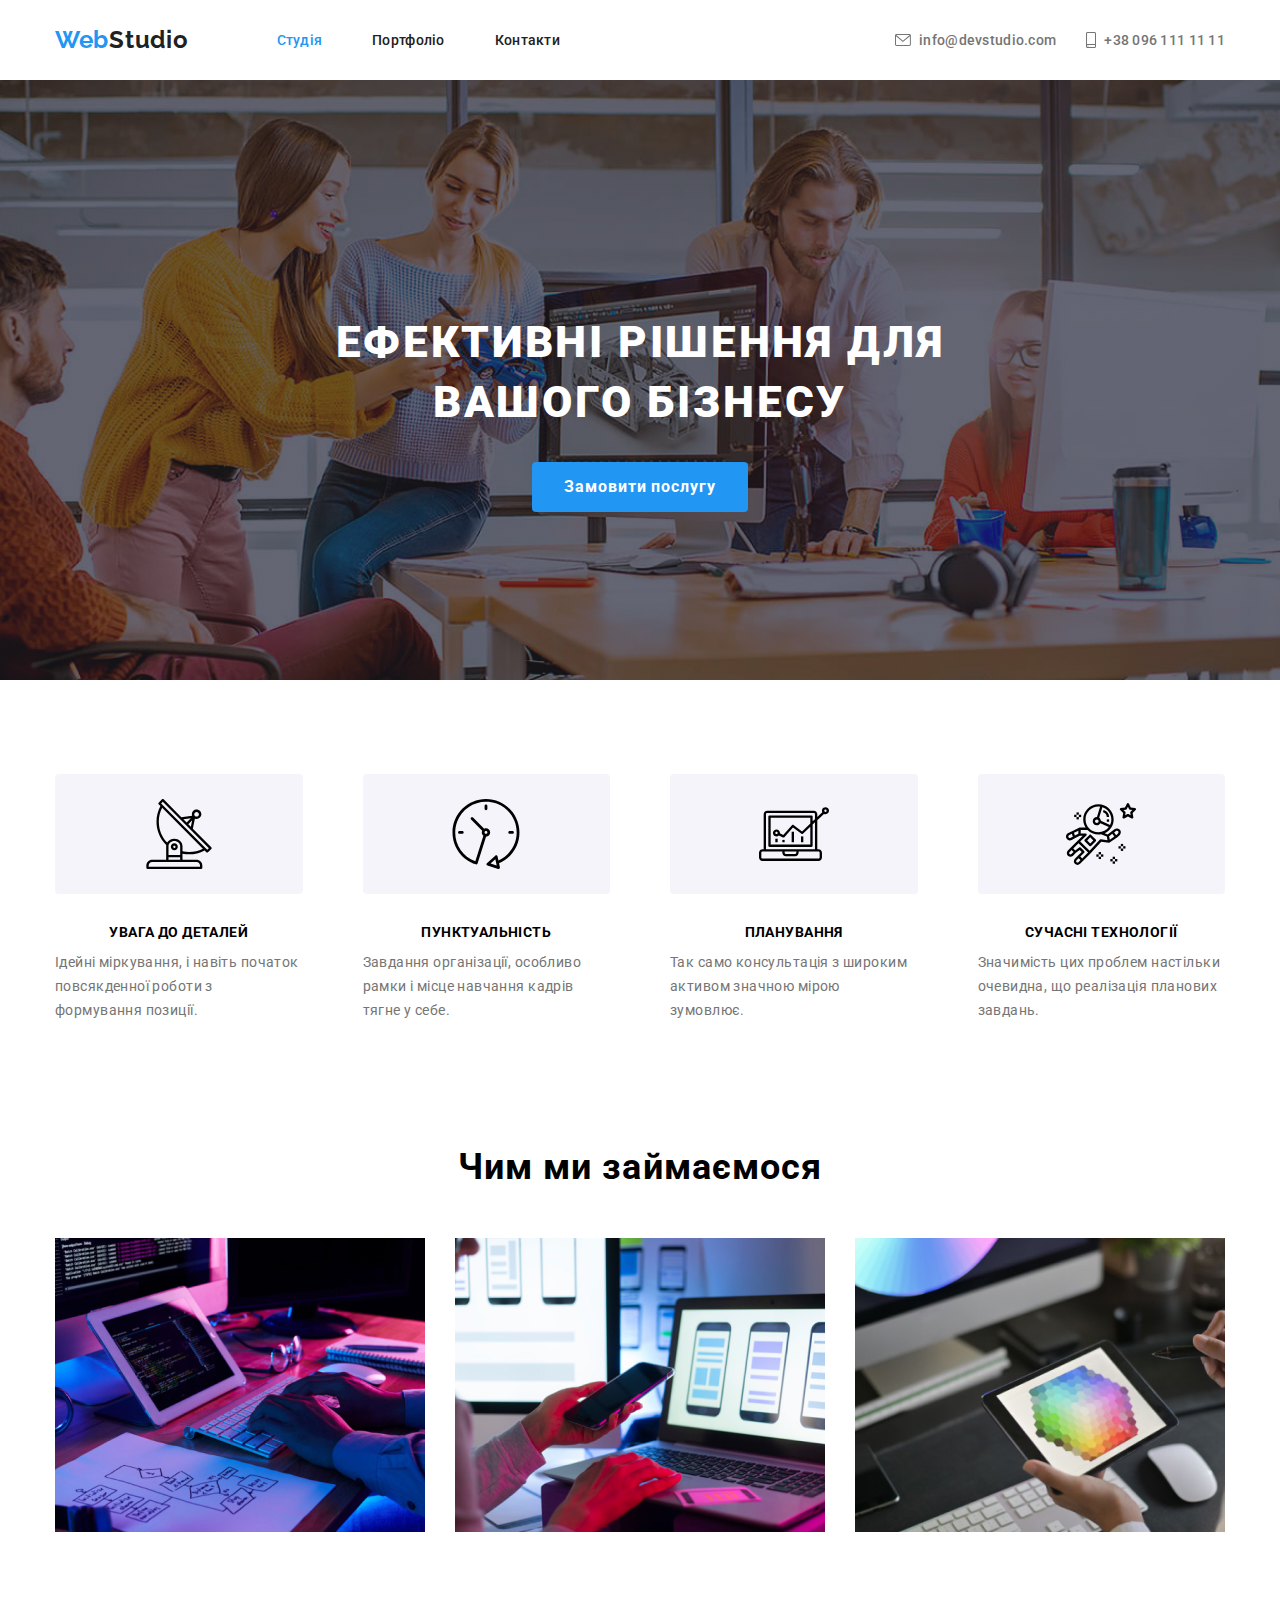
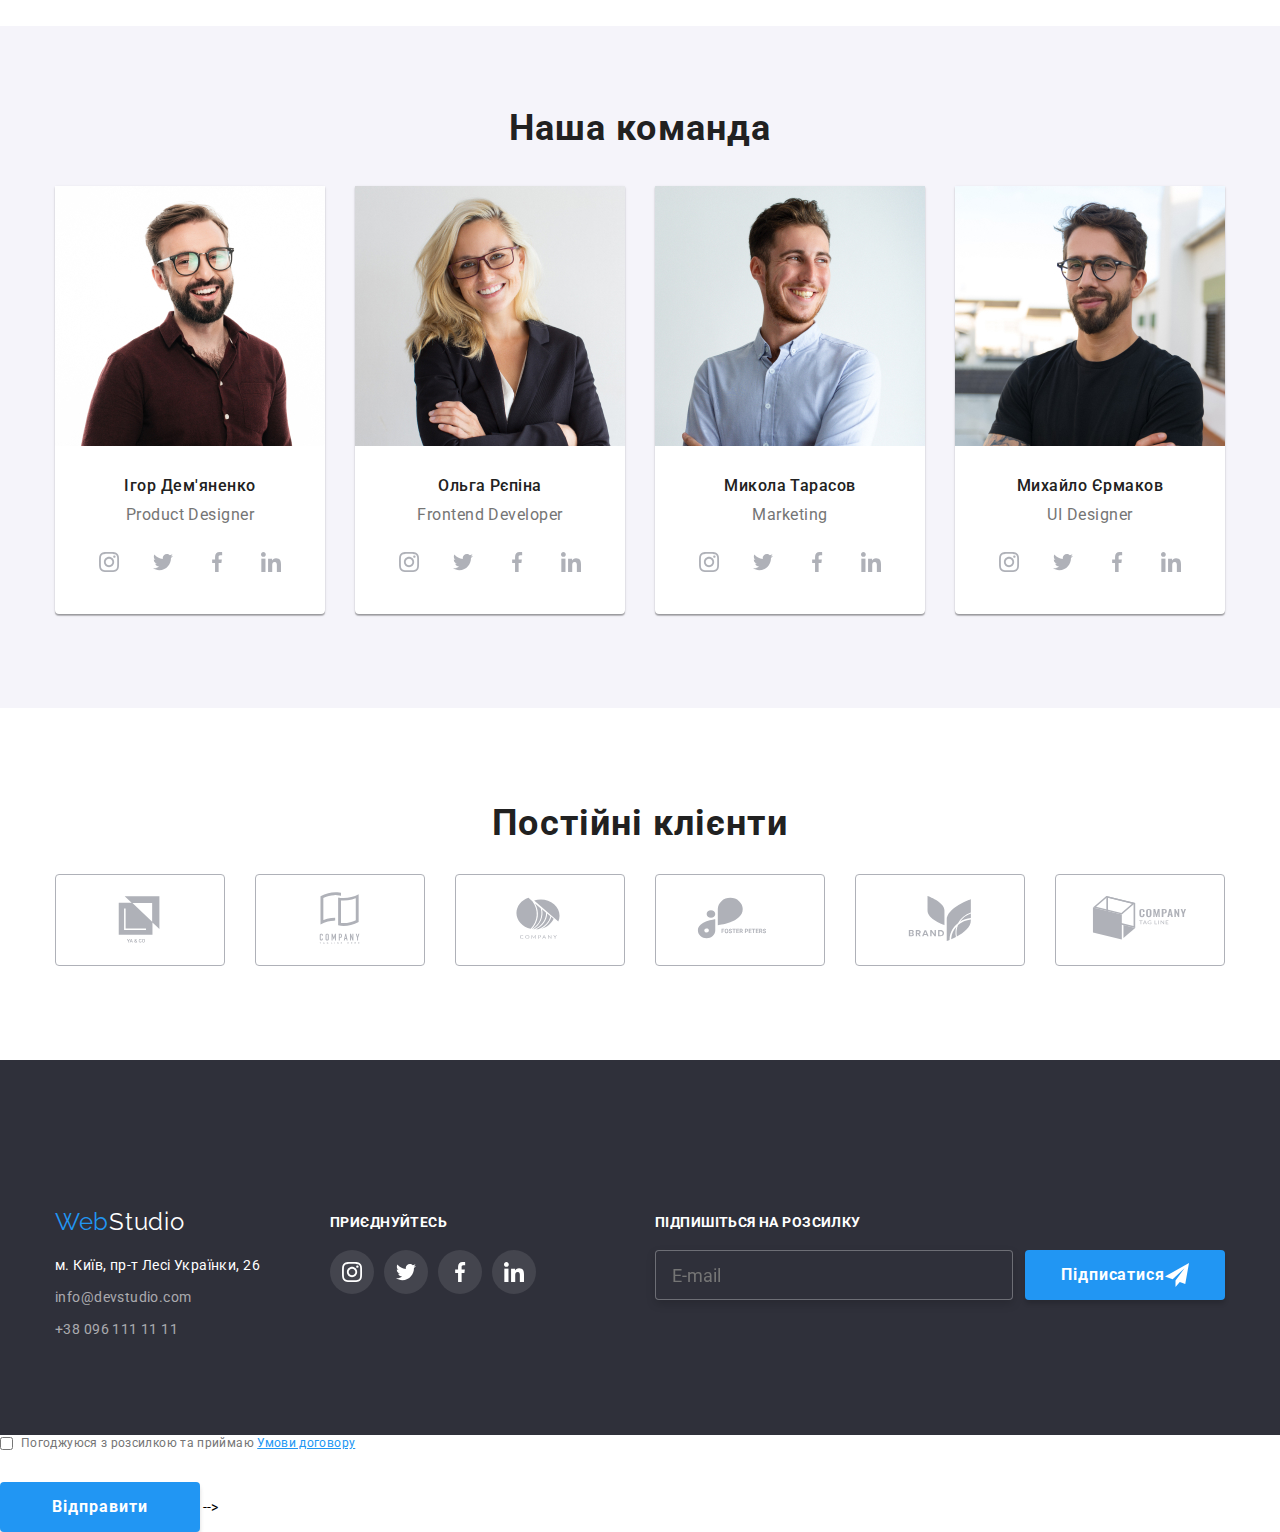
==== commit ba2807cc: "update" ====
--- a/index.html
+++ b/index.html
@@ -691,14 +691,12 @@
     <!-- <div class="backdrop is-hidden" data-modal>
         <div class="modal">
             <button class="button-close" type="button" data-modal-close>
-                <svg class="modal-close-button" width="18px" height="18px">
-                    <use href="./imgs/icons/symbol-defs2.svg#icon-close">
-    
-                    </use>
-                </svg>
+              <svg xmlns="http://www.w3.org/2000/svg" width="18" height="18" viewBox="0 0 18 18" fill="none" class="modal-close">
+                <path d="M15 4.10786L13.8921 3L9.5 7.39214L5.10786 3L4 4.10786L8.39214 8.5L4 12.8921L5.10786 14L9.5 9.60786L13.8921 14L15 12.8921L10.6079 8.5L15 4.10786Z" fill="black"/>
+              </svg>
             </button>
             <h3 class="modal-title">
-                Залиште свої дані, ми вам <br> передзвонимо
+                Залиште свої дані, ми вам передзвонимо
             </h3>
             <form>
                 <div class="modal-form">
@@ -706,8 +704,16 @@
                         <span class="modal-input-title">Ім'я</span>
                         <div class="modal-form-field">
                             <input class="modal-form-input" type="text">
-                            <svg class="modal-icon" width="18px" height="18px">
-                                <use href="./imgs/icons/symbol-defs2.svg#icon-person"></use>
+                            <svg xmlns="http://www.w3.org/2000/svg" width="18" height="18"
+                             viewBox="0 0 18 18" fill="none" class="modal-icon">
+                              <g clip-path="url(#clip0_3_14078)">
+                                <path d="M9 9C10.6575 9 12 7.6575 12 6C12 4.3425 10.6575 3 9 3C7.3425 3 6 4.3425 6 6C6 7.6575 7.3425 9 9 9ZM9 10.5C6.9975 10.5 3 11.505 3 13.5V14.25C3 14.6625 3.3375 15 3.75 15H14.25C14.6625 15 15 14.6625 15 14.25V13.5C15 11.505 11.0025 10.5 9 10.5Z" fill="#212121"/>
+                              </g>
+                              <defs>
+                                <clipPath id="clip0_3_14078">
+                                  <rect width="18" height="18" fill="white"/>
+                                </clipPath>
+                              </defs>
                             </svg>
                         </div>
                     </label>
@@ -717,8 +723,16 @@
                         <span class="modal-input-title">Телефон</span>
                         <div class="modal-form-field">
                             <input class="modal-form-input" type="tel">
-                            <svg class="modal-icon" width="18px" height="18px">
-                                <use href="./imgs/icons/symbol-defs2.svg#icon-phone"></use>
+                            <svg xmlns="http://www.w3.org/2000/svg" width="18" height="18" 
+                            viewBox="0 0 18 18" fill="none" class="modal-icon">
+                              <g clip-path="url(#clip0_3_14084)">
+                                <path d="M13.996 11.1227L12.1579 10.9128C11.7164 10.8622 11.2822 11.0141 10.9711 11.3253L9.63948 12.6569C7.59147 11.6148 5.91254 9.94308 4.87044 7.88782L6.20925 6.54901C6.52043 6.23782 6.6724 5.80361 6.62174 5.36217L6.41188 3.53849C6.32504 2.80757 5.70991 2.25757 4.97176 2.25757H3.71979C2.90203 2.25757 2.22178 2.93783 2.27243 3.75559C2.65598 9.93584 7.59871 14.8714 13.7717 15.2549C14.5894 15.3056 15.2697 14.6253 15.2697 13.8075V12.5556C15.2769 11.8247 14.7269 11.2095 13.996 11.1227Z" fill="#212121"/>
+                              </g>
+                              <defs>
+                                <clipPath id="clip0_3_14084">
+                                  <rect width="18" height="18" fill="white"/>
+                                </clipPath>
+                              </defs>
                             </svg>
                         </div>
                     </label>
@@ -728,13 +742,27 @@
                         <span class="modal-input-title">Пошта</span>
                         <div class="modal-form-field">
                             <input class="modal-form-input" type="email">
-                            <svg class="modal-icon" width="18px" height="18px">
-                                <use href="./imgs/icons/symbol-defs2.svg#icon-email"></use>
+                            <svg xmlns="http://www.w3.org/2000/svg" width="18" height="18" 
+                            viewBox="0 0 18 18" fill="none" class="modal-icon">
+                              <g clip-path="url(#clip0_3_14090)">
+                                <path d="M15 3H3C2.175 3 1.5075 3.675 1.5075 4.5L1.5 13.5C1.5 14.325 2.175 15 3 15H15C15.825 15 16.5 14.325 16.5 13.5V4.5C16.5 3.675 15.825 3 15 3ZM14.7 6.1875L9.3975 9.5025C9.1575 9.6525 8.8425 9.6525 8.6025 9.5025L3.3 6.1875C3.1125 6.0675 3 5.865 3 5.6475C3 5.145 3.5475 4.845 3.975 5.1075L9 8.25L14.025 5.1075C14.4525 4.845 15 5.145 15 5.6475C15 5.865 14.8875 6.0675 14.7 6.1875Z" fill="#212121"/>
+                              </g>
+                              <defs>
+                                <clipPath id="clip0_3_14090">
+                                  <rect width="18" height="18" fill="white"/>
+                                </clipPath>
+                              </defs>
                             </svg>
                         </div>
                     </label>
                 </div>
                 <label class="modal-label">
+                  <p class="modal-input-title">
+                    Коментар
+                  </p>
+                  <input class="modal-input-comment modal-form-input" placeholder="Введіть текст" type="text"/>
+                </label>
+                <!-- <label class="modal-label">
                     <p class="modal-input-title">
                         Коментар
                     </p>
@@ -742,9 +770,9 @@
                     type="text"
                     placeholder="Введіть текст">
                     </textarea>
-                </label>
+                </label> -->
                 <label class="checkbox-label">
-                    <input class="checkbox-input" type="text" name="agreement">
+                  <input type="checkbox" class="checkbox-input">
                     <span class="checkbox-title">
                         Погоджуюся з розсилкою та приймаю 
                         <a href="#" class="checkbox-link">Умови договору</a>
--- a/css/main.min.css
+++ b/css/main.min.css
@@ -1 +1 @@
-html{box-sizing:border-box}ul{list-style:none;padding:0;margin:0}a{text-decoration:none;color:inherit}*,*::after,*::before{box-sizing:inherit}h1,h2,h3,h4,h5,h6,p{margin:0}img{display:block;max-width:100%}a:hover,a:focus{color:#2196f3}body{font-family:"Roboto",sans-serif;font-weight:400;font-size:14px;line-height:16px}.container{margin:0 auto;padding-right:15px;padding-left:15px}@media screen and (min-width: 480px){.container{width:480px}}@media screen and (min-width: 768px){.container{width:768px}}@media screen and (min-width: 1200px){.container{width:1200px}}.section{padding-top:60px;padding-bottom:60px}@media screen and (min-width: 1200px){.section{padding-top:94px;padding-bottom:94px}}.current{color:#2196f3}.logo{color:#212121;font-family:Raleway;font-size:24px;font-weight:700;letter-spacing:.72px}.header-logo{color:#2196f3;font-family:Raleway;font-size:24px;font-weight:700;letter-spacing:.72px}.nav-list-item{color:#212121;font-size:14px;font-weight:500;letter-spacing:.28px}.nav-contacts-item{color:#757575;font-size:14px;font-weight:500;letter-spacing:.28px}.nav-contacts-icon{fill:#757575}.menu-button{border:none;background-color:rgba(0,0,0,0)}@media screen and (min-width: 768px){.header .container{display:flex;justify-content:space-between}.logo{margin-right:88px}nav{display:flex;justify-content:space-between;align-items:center}.nav-list{display:flex;margin-right:98px;padding-top:32px;padding-bottom:32px}.nav-list-item:not(:last-child){margin-right:50px}.nav-contacts-icon{margin-right:8px}.nav-contacts-item:not(:last-child){margin-bottom:10px}.mobile-menu{display:none}}@media screen and (min-width: 1200px){.nav-list{margin-right:315px}.nav-contacts{display:flex;align-items:center}.nav-contacts-item:not(:last-child){margin-right:30px}}.section-hero{height:400px;background-image:linear-gradient(to right, rgba(47, 48, 58, 0.4), rgba(47, 48, 58, 0.4)),url(../imgs/jpgs/hero/hero-mobile.jpg);background-repeat:no-repeat;background-position:center;background-size:cover;text-align:center;background-color:#2f303a}.hero-title{margin-bottom:30px;color:#fff;font-size:26px;font-weight:900;line-height:42px;letter-spacing:1.56px;text-transform:uppercase}.hero-button{width:200px;height:50px;color:#fff;text-align:center;font-size:16px;font-weight:700;line-height:30px;letter-spacing:.96px;border:none;background:#2196f3;border-radius:4px}@media screen and (min-width: 768px){.section-hero{background-image:linear-gradient(to right, rgba(47, 48, 58, 0.4), rgba(47, 48, 58, 0.4)),url(../imgs/jpgs/hero/hero-tablet.jpg)}.hero-title{padding-top:118px}}@media screen and (min-width: 1200px){.section-hero{height:600px;background-image:linear-gradient(to right, rgba(47, 48, 58, 0.4), rgba(47, 48, 58, 0.4)),url(../imgs/jpgs/hero/hero-desktop.jpg)}.hero-button{width:216px;height:50px}.hero-title{padding-top:232px;color:#fff;font-size:44px;font-weight:900;line-height:60px;letter-spacing:2.64px;text-transform:uppercase}}.icons-background{display:flex;justify-content:center;align-items:center;padding-top:25px;padding-bottom:25px;background-color:#f5f4fa;border-radius:4px;margin-bottom:30px}.icons-list-item{width:450px}.icons-list-item:not(:last-child){margin-bottom:30px}.icons-list-title{text-align:center;font-weight:700;font-size:14px;letter-spacing:.03em;text-transform:uppercase;margin-bottom:10px}.icons-list-text{color:#757575;font-size:14px;line-height:24px;letter-spacing:.42px}@media screen and (min-width: 768px){.icons-list{display:flex;flex-wrap:wrap;gap:30px}.icons-list-item:not(:last-child){margin-right:30px}.icons-list-item{flex-basis:calc((100% - 60px)/2)}}@media screen and (min-width: 1200px){.icons-list-item{flex-basis:calc((100% - 60px)/4)}.icons-list{flex-wrap:nowrap}}.section-features{display:none}@media screen and (min-width: 1200px){.section-features{display:block}.features-title{font-weight:700;font-size:36px;line-height:42px;text-align:center;letter-spacing:.03em;margin-bottom:50px}.features-box{display:flex;justify-content:space-between}}.section-team{background-color:#f5f4fa;padding-bottom:94px;padding-top:94px}.team-title{color:#212121;text-align:center;font-size:28px;font-weight:700;letter-spacing:.84px;margin-bottom:50px}.team-list{display:flex;flex-wrap:wrap;gap:30px}.team-list-item{width:100%;border-radius:0px 0px 4px 4px;background-color:#fff;box-shadow:0px 2px 1px 0px rgba(0,0,0,.2),0px 1px 1px 0px rgba(0,0,0,.14),0px 1px 3px 0px rgba(0,0,0,.12)}.team-image{margin-bottom:30px}.team-list-title{font-weight:500;font-size:16px;line-height:19px;text-align:center;letter-spacing:.03em;color:#212121;margin-bottom:10px}.team-list-text{font-weight:400;font-size:16px;line-height:19px;text-align:center;letter-spacing:.03em;color:#757575;margin-bottom:16px}.team-list-icons{margin-bottom:30px;display:flex;justify-content:center}.team-icons-item:not(:last-child){margin-right:10px}.team-icons-link{display:flex;justify-content:center;align-items:center;width:44px;height:44px;border-radius:50%;background-color:#fff}.team-icons-link:hover,.team-icons-link:focus{background-color:#2196f3}.team-icons-link:hover .icon,.team-icons-link:focus .icon{fill:#fff}.icon{fill:#afb1b8;transition:fill 250ms ease-in}@media screen and (min-width: 767px){.team-list{display:flex;flex-wrap:wrap;gap:30px}.team-list-item{flex-basis:calc((100% - 90px)/2)}}@media screen and (min-width: 1200px){.team-list-item{flex-basis:calc((100% - 90px)/4)}.team-title{font-size:36px;letter-spacing:.03em;margin-bottom:50px}}.clients-section{margin-bottom:94px}.clients-title{margin-top:94px;margin-bottom:30px;font-size:28px;line-height:42px;text-align:center;letter-spacing:.84px;color:#212121}.clients-list{display:flex;justify-content:center;flex-wrap:wrap;gap:30px}.clients-list-item{display:flex;justify-content:center;align-items:center;width:170px;height:92px;border:1px solid #afb1b8;border-radius:4px;flex-basis:calc((100% - 60px)/2)}.clients-icon{width:106px;height:60px;fill:#afb1b8}.clients-title{margin-top:94px;color:#212121;font-size:28px;font-weight:700;letter-spacing:.84px}@media screen and (min-width: 768px){.clients-list-item{flex-basis:calc((100% - 90px)/3)}}@media screen and (min-width: 1200px){.clients-list-item{flex-basis:auto}}.projects-nav-list{display:flex;margin-bottom:40px}.projects-nav-item:not(:last-child){margin-right:8px}.projects-button{color:#212121;text-align:center;font-size:16px;font-weight:500;line-height:26px;letter-spacing:.48px;border:none;border-radius:4px;background:#f5f4fa}.projects-button:hover{color:#fff;text-align:center;font-size:16px;font-weight:500;line-height:26px;letter-spacing:.48px;border-radius:4px;background:#2196f3;box-shadow:0px 2px 2px 0px rgba(0,0,0,.12),0px 1px 2px 0px rgba(0,0,0,.08),0px 3px 1px 0px rgba(0,0,0,.1)}.projects-list-item{gap:30px}.projects-list-item:hover,.projects-list-item:focus{transition:box-shadow 250ms ease-in;box-shadow:1px 4px 6px 0px rgba(0,0,0,.16),0px 4px 4px 0px rgba(0,0,0,.06),0px 1px 1px 0px rgba(0,0,0,.12);cursor:pointer}.projects-list-item:not(:last-child){margin-bottom:30px}.list-header{overflow:hidden;position:relative}.list-header-text-overlay{position:absolute;overflow:auto;top:0;left:0;width:100%;height:100%;background:rgba(33,150,243,.9);transform:translateY(101%);transition:transform 250ms ease-in}.projects-list-item:hover .list-header-text-overlay{transform:translateY(0);opacity:1}.list-header-text{position:absolute;padding:77px 24px;transition:opacity 250ms ease-in;color:#fff;font-size:18px;line-height:28px;letter-spacing:.54px}.list-footer{padding:20px 24px;border:1px solid #eee}.projects-title{color:#212121;font-size:18px;font-weight:700;line-height:36px;letter-spacing:1.08px;margin-bottom:4px}.projects-text{color:#757575;font-size:16px;font-weight:400;line-height:30px;letter-spacing:.48px}@media screen and (min-width: 768px){.projects-list{display:flex;flex-wrap:wrap;gap:30px}.list-header-text{padding:49px 24px 77px}.projects-list-item{flex-basis:calc((100% - 60px)/2)}}@media screen and (min-width: 1200px){.projects-list-item{flex-basis:calc((100% - 90px)/3)}.list-header-text{padding:59px 24px}}.footer{background-color:#2f303a;text-align:center}.footer-contacts{margin-top:60px}.footer-logo{color:#fff;font-family:Raleway;font-size:24px;letter-spacing:.72px;margin-bottom:20px}.footer-web{color:#2196f3}.footer-contacts-list{margin-top:20px}.footer-contacts-item:not(:last-child){margin-bottom:8px}.footer-adress{color:#fff;font-size:14px;line-height:24px;letter-spacing:.42px}.footer-mail{color:rgba(255,255,255,.6);font-size:14px;line-height:24px;letter-spacing:.42px}.footer-number{color:rgba(255,255,255,.6);font-size:14px;line-height:24px;letter-spacing:.42px}.footer-apps{margin-top:60px}.footer-apps-title{color:#fff;font-size:14px;letter-spacing:.42px;text-transform:uppercase;margin-bottom:20px}.footer-apps-list{display:flex;justify-content:center}.footer-apps-item:not(:last-child){margin-right:10px}.footer-icons-link{display:flex;justify-content:center;align-items:center;width:44px;height:44px;border-radius:50%;background-color:rgba(255,255,255,.1)}.footer-icon{fill:#fff}.footer-sub{margin-top:60px}.footer-sub-title{color:#fff;font-size:14px;letter-spacing:.42px;text-transform:uppercase;margin-bottom:20px}.footer-input{display:block;width:100%;height:50px;border:1px solid rgba(255,255,255,.3);filter:drop-shadow(0px 4px 4px rgba(0, 0, 0, 0.15));border-radius:4px;font-size:18px;color:#fff;background-color:#2f303a;padding-left:16px;margin-bottom:20px;margin-right:12px}.footer-btn{border:none;width:200px;height:50px;background:#2196f3;box-shadow:0px 4px 4px rgba(0,0,0,.15);border-radius:4px;font-weight:700;font-size:16px;line-height:30px;display:inline-flex;justify-content:center;align-items:center;text-align:center;letter-spacing:.06em;color:#fff}@media screen and (min-width: 768px){.footer-tablet{display:flex;align-items:flex-start;justify-content:space-between}.footer-input{width:450px;margin-left:auto;margin-right:auto}}@media screen and (min-width: 1200px){.footer{text-align:unset}.footer-box{display:flex;justify-content:space-between}.footer-input{width:358px;margin-right:12px}.footer-contacts{margin-right:70px}.footer-sub-form{display:flex;justify-content:space-between}}.backdrop{position:fixed;top:0;left:0;width:100%;height:100%;background:rgba(0,0,0,.2);opacity:1;transition:opacity 250ms ease-in}.backdrop .is-hidden{opacity:0;visibility:hidden;pointer-events:none}.backdrop .is-hidden .modal{transform:translate(-50%, -50%) scale(0)}.modal-title{color:#212121;text-align:center;font-family:Roboto;font-size:20px;font-style:normal;font-weight:700;line-height:30px;letter-spacing:.6px;margin-bottom:12px}.modal-form{position:relative}.modal-input-title{color:#757575;font-family:Roboto;font-size:12px;font-style:normal;font-weight:400;line-height:normal;letter-spacing:.12px;margin-bottom:4px}.modal-form-input{width:100%;padding-left:42px;width:370px;height:40px;margin-bottom:10px;border-radius:4px;border:1px solid rgba(33,33,33,.2);cursor:pointer;box-sizing:border-box}.modal-form-input:focus{outline:none}.modal-icon{position:absolute;left:12px;top:45%}.modal-input-title{color:#757575;font-family:Roboto;font-size:12px;font-weight:400;letter-spacing:.12px}.checkbox-title{color:#757575;font-family:Roboto;font-size:12px;font-weight:400;letter-spacing:.36px}.checkbox-link{color:#2196f3;font-family:Roboto;font-size:12px;font-weight:400;letter-spacing:.36px;text-decoration-line:underline}.modal-button{border-radius:4px;background:#2196f3;box-shadow:0px 4px 4px 0px rgba(0,0,0,.15)}.modal{position:absolute;top:50%;left:50%;padding:40px;transform:translate(-50%, -50%) scale(1);width:450px;height:609px;border-radius:4px;background:#fff;box-shadow:0px 2px 1px 0px rgba(0,0,0,.2);transition:transform 250ms ease-in}.button-close{position:absolute;top:8px;right:8px;width:30px;height:30px;border-radius:50%;border:1px solid rgba(0,0,0,.1);cursor:pointer;background-color:#fff;display:flex;justify-content:center;align-items:center}@media screen and (min-width: 1200px){.modal{width:528px;height:581px}}.backdrop{position:fixed;top:0;left:0;width:100%;height:100%;background:rgba(0,0,0,.2);opacity:1;transition:opacity 250ms ease-in}.backdrop .is-hidden{opacity:0;visibility:hidden;pointer-events:none}/*# sourceMappingURL=main.min.css.map */+html{box-sizing:border-box}ul{list-style:none;padding:0;margin:0}a{text-decoration:none;color:inherit}*,*::after,*::before{box-sizing:inherit}h1,h2,h3,h4,h5,h6,p{margin:0}img{display:block;max-width:100%}a:hover,a:focus{color:#2196f3}body{font-family:"Roboto",sans-serif;font-weight:400;font-size:14px;line-height:16px}.container{margin:0 auto;padding-right:15px;padding-left:15px}@media screen and (min-width: 480px){.container{width:480px}}@media screen and (min-width: 768px){.container{width:768px}}@media screen and (min-width: 1200px){.container{width:1200px}}.section{padding-top:60px;padding-bottom:60px}@media screen and (min-width: 1200px){.section{padding-top:94px;padding-bottom:94px}}.current{color:#2196f3}.logo{color:#212121;font-family:Raleway;font-size:24px;font-weight:700;letter-spacing:.72px}.header-logo{color:#2196f3;font-family:Raleway;font-size:24px;font-weight:700;letter-spacing:.72px}.nav-list-item{color:#212121;font-size:14px;font-weight:500;letter-spacing:.28px}.nav-contacts-item{color:#757575;font-size:14px;font-weight:500;letter-spacing:.28px}.nav-contacts-link{display:flex;align-items:center}.nav-contacts-icon{fill:#757575}.menu-button{border:none;background-color:rgba(0,0,0,0)}@media screen and (min-width: 768px){.header .container{display:flex;justify-content:space-between}.logo{margin-right:88px}nav{display:flex;justify-content:space-between;align-items:center;padding-top:32px;padding-bottom:32px}.nav-list{display:flex;margin-right:98px}.nav-list-item:not(:last-child){margin-right:50px}.nav-contacts-item{display:flex;align-items:center}.nav-contacts-icon{margin-right:8px}.nav-contacts-item:not(:last-child){margin-bottom:10px}.mobile-menu{display:none}}@media screen and (min-width: 1200px){.nav-list{margin-right:315px}.nav-contacts{display:flex;align-items:center}.nav-contacts-item:not(:last-child){margin-right:30px;margin-bottom:0px}}.section-hero{height:400px;background-image:linear-gradient(to right, rgba(47, 48, 58, 0.4), rgba(47, 48, 58, 0.4)),url(../imgs/jpgs/hero/hero-mobile.jpg);background-repeat:no-repeat;background-position:center;background-size:cover;text-align:center;background-color:#2f303a}.hero-title{margin-bottom:30px;color:#fff;font-size:26px;font-weight:900;line-height:42px;letter-spacing:1.56px;text-transform:uppercase}.hero-button{width:200px;height:50px;color:#fff;text-align:center;font-size:16px;font-weight:700;line-height:30px;letter-spacing:.96px;border:none;background:#2196f3;border-radius:4px}@media screen and (min-width: 768px){.section-hero{background-image:linear-gradient(to right, rgba(47, 48, 58, 0.4), rgba(47, 48, 58, 0.4)),url(../imgs/jpgs/hero/hero-tablet.jpg)}.hero-title{padding-top:118px}}@media screen and (min-width: 1200px){.section-hero{height:600px;background-image:linear-gradient(to right, rgba(47, 48, 58, 0.4), rgba(47, 48, 58, 0.4)),url(../imgs/jpgs/hero/hero-desktop.jpg)}.hero-button{width:216px;height:50px}.hero-title{padding-top:232px;color:#fff;font-size:44px;font-weight:900;line-height:60px;letter-spacing:2.64px;text-transform:uppercase}}.icons-background{display:flex;justify-content:center;align-items:center;padding-top:25px;padding-bottom:25px;background-color:#f5f4fa;border-radius:4px;margin-bottom:30px}.icons-list-item{width:450px}.icons-list-item:not(:last-child){margin-bottom:30px}.icons-list-title{text-align:center;font-weight:700;font-size:14px;letter-spacing:.03em;text-transform:uppercase;margin-bottom:10px}.icons-list-text{color:#757575;font-size:14px;line-height:24px;letter-spacing:.42px}@media screen and (min-width: 768px){.icons-list{display:flex;flex-wrap:wrap;gap:30px}.icons-list-item:not(:last-child){margin-right:30px}.icons-list-item{flex-basis:calc((100% - 60px)/2)}}@media screen and (min-width: 1200px){.icons-list-item{flex-basis:calc((100% - 60px)/4)}.icons-list{flex-wrap:nowrap}}.section-features{display:none;margin-bottom:94px}@media screen and (min-width: 1200px){.section-features{display:block}.features-title{font-weight:700;font-size:36px;line-height:42px;text-align:center;letter-spacing:.03em;margin-bottom:50px}.features-box{display:flex;justify-content:space-between}}.section-team{background-color:#f5f4fa;padding-bottom:94px;padding-top:94px}.team-title{color:#212121;text-align:center;font-size:28px;font-weight:700;letter-spacing:.84px;margin-bottom:50px}.team-list{display:flex;flex-wrap:wrap;gap:30px}.team-list-item{width:100%;border-radius:0px 0px 4px 4px;background-color:#fff;box-shadow:0px 2px 1px 0px rgba(0,0,0,.2),0px 1px 1px 0px rgba(0,0,0,.14),0px 1px 3px 0px rgba(0,0,0,.12)}.team-image{margin-bottom:30px}.team-list-title{font-weight:500;font-size:16px;line-height:19px;text-align:center;letter-spacing:.03em;color:#212121;margin-bottom:10px}.team-list-text{font-weight:400;font-size:16px;line-height:19px;text-align:center;letter-spacing:.03em;color:#757575;margin-bottom:16px}.team-list-icons{margin-bottom:30px;display:flex;justify-content:center}.team-icons-item:not(:last-child){margin-right:10px}.team-icons-link{display:flex;justify-content:center;align-items:center;width:44px;height:44px;border-radius:50%;background-color:#fff}.team-icons-link:hover,.team-icons-link:focus{background-color:#2196f3}.team-icons-link:hover .icon,.team-icons-link:focus .icon{fill:#fff}.icon{fill:#afb1b8;transition:fill 250ms ease-in}@media screen and (min-width: 767px){.team-list{display:flex;flex-wrap:wrap;gap:30px}.team-list-item{flex-basis:calc((100% - 90px)/2)}}@media screen and (min-width: 1200px){.team-list-item{flex-basis:calc((100% - 90px)/4)}.team-title{font-size:36px;letter-spacing:.03em;margin-bottom:50px}}.clients-section{margin-bottom:94px}.clients-title{margin-top:94px;margin-bottom:30px;font-size:28px;line-height:42px;text-align:center;letter-spacing:.84px;color:#212121}.clients-list{display:flex;justify-content:center;flex-wrap:wrap;gap:30px}.clients-list-item{display:flex;justify-content:center;align-items:center;width:170px;height:92px;border:1px solid #afb1b8;border-radius:4px;flex-basis:calc((100% - 60px)/2)}.clients-icon:hover{fill:#2196f3}.clients-icon{width:106px;height:60px;fill:#afb1b8}.clients-title{margin-top:94px;color:#212121;font-size:28px;font-weight:700;letter-spacing:.84px}@media screen and (min-width: 768px){.clients-list-item{flex-basis:calc((100% - 90px)/3)}}@media screen and (min-width: 1200px){.clients-title{color:#212121;text-align:center;font-size:36px;font-weight:700;letter-spacing:1.08px}.clients-list-item{flex-basis:auto}}.projects-nav-list{display:flex;margin-bottom:40px}.projects-nav-item:not(:last-child){margin-right:8px}.projects-button{color:#212121;text-align:center;font-size:16px;font-weight:500;line-height:26px;letter-spacing:.48px;border:none;border-radius:4px;background:#f5f4fa}.projects-button:hover{color:#fff;text-align:center;font-size:16px;font-weight:500;line-height:26px;letter-spacing:.48px;border-radius:4px;background:#2196f3;box-shadow:0px 2px 2px 0px rgba(0,0,0,.12),0px 1px 2px 0px rgba(0,0,0,.08),0px 3px 1px 0px rgba(0,0,0,.1)}.projects-list-item{gap:30px}.projects-list-item:hover,.projects-list-item:focus{transition:box-shadow 250ms ease-in;box-shadow:1px 4px 6px 0px rgba(0,0,0,.16),0px 4px 4px 0px rgba(0,0,0,.06),0px 1px 1px 0px rgba(0,0,0,.12);cursor:pointer}.projects-list-item:not(:last-child){margin-bottom:30px}.list-header{overflow:hidden;position:relative}.list-header-text-overlay{position:absolute;overflow:auto;top:0;left:0;width:100%;height:100%;background:rgba(33,150,243,.9);transform:translateY(101%);transition:transform 250ms ease-in}.projects-list-item:hover .list-header-text-overlay{transform:translateY(0);opacity:1}.list-header-text{position:absolute;padding:77px 24px;transition:opacity 250ms ease-in;color:#fff;font-size:18px;line-height:28px;letter-spacing:.54px}.list-footer{padding:20px 24px;border:1px solid #eee}.projects-title{color:#212121;font-size:18px;font-weight:700;line-height:36px;letter-spacing:1.08px;margin-bottom:4px}.projects-text{color:#757575;font-size:16px;font-weight:400;line-height:30px;letter-spacing:.48px}@media screen and (min-width: 768px){.projects-list{display:flex;flex-wrap:wrap;gap:30px}.list-header-text{padding:49px 24px 77px}.projects-list-item{flex-basis:calc((100% - 60px)/2)}}@media screen and (min-width: 1200px){.projects-list-item{flex-basis:calc((100% - 90px)/3)}.list-header-text{padding:59px 24px}}.footer{background-color:#2f303a;text-align:center}.footer-contacts{margin-top:60px}.footer-logo{color:#fff;font-family:Raleway;font-size:24px;letter-spacing:.72px;margin-bottom:20px}.footer-web{color:#2196f3}.footer-contacts-list{margin-top:20px}.footer-contacts-item:not(:last-child){margin-bottom:8px}.footer-adress{color:#fff;font-size:14px;line-height:24px;letter-spacing:.42px}.footer-mail{color:rgba(255,255,255,.6);font-size:14px;line-height:24px;letter-spacing:.42px}.footer-number{color:rgba(255,255,255,.6);font-size:14px;line-height:24px;letter-spacing:.42px}.footer-apps{margin-top:60px}.footer-apps-title{color:#fff;font-size:14px;letter-spacing:.42px;text-transform:uppercase;margin-bottom:20px}.footer-apps-list{display:flex;justify-content:center}.footer-apps-item:not(:last-child){margin-right:10px}.footer-icons-link{display:flex;justify-content:center;align-items:center;width:44px;height:44px;border-radius:50%;background-color:rgba(255,255,255,.1)}.footer-icons-link:hover{background-color:#2196f3}.footer-icon{fill:#fff}.footer-sub{margin-top:60px}.footer-sub-title{color:#fff;font-size:14px;letter-spacing:.42px;text-transform:uppercase;margin-bottom:20px}.footer-input{display:block;width:100%;height:50px;border:1px solid rgba(255,255,255,.3);filter:drop-shadow(0px 4px 4px rgba(0, 0, 0, 0.15));border-radius:4px;font-size:18px;color:#fff;background-color:#2f303a;padding-left:16px;margin-bottom:20px;margin-right:12px}.footer-btn{border:none;width:200px;height:50px;background:#2196f3;box-shadow:0px 4px 4px rgba(0,0,0,.15);border-radius:4px;font-weight:700;font-size:16px;line-height:30px;display:inline-flex;justify-content:center;align-items:center;text-align:center;letter-spacing:.06em;color:#fff}@media screen and (min-width: 768px){.footer-tablet{display:flex;align-items:flex-start;justify-content:space-between}.footer-input{width:450px;margin-left:auto;margin-right:auto}}@media screen and (min-width: 1200px){.footer{text-align:unset}.footer-box{display:flex;justify-content:space-between}.footer-input{width:358px;margin-right:12px}.footer-contacts{margin-right:70px}.footer-sub-form{display:flex;justify-content:space-between}}.backdrop{position:fixed;top:0;left:0;width:100%;height:100%;background:rgba(0,0,0,.2);opacity:1;transition:opacity 250ms ease-in}.backdrop .is-hidden{opacity:0;visibility:hidden;pointer-events:none}.backdrop .is-hidden .modal{transform:translate(-50%, -50%) scale(0)}.modal-title{color:#212121;text-align:center;font-size:20px;font-weight:700;line-height:30px;letter-spacing:.6px}form{display:flex;flex-wrap:wrap;justify-content:center}.modal-form{position:relative}.modal-input-title{color:#757575;font-size:12px;letter-spacing:.12px;margin-bottom:4px}.modal-form-input{width:100%;padding-left:42px;width:370px;height:40px;margin-bottom:10px;border-radius:4px;border:1px solid rgba(33,33,33,.2);cursor:pointer;box-sizing:border-box}.modal-form-input:focus{outline:none}.modal-icon{position:absolute;left:12px;top:43%}.modal-input-title{letter-spacing:.12px}.modal-input-comment{color:#909090;font-size:12px;letter-spacing:.12px;width:370px;height:120px}.modal-input-comment::-moz-placeholder{position:absolute;top:10%;left:4%}.modal-input-comment::placeholder{position:absolute;top:10%;left:4%}.checkbox-label{display:flex;align-items:center;margin-bottom:31px}.checkbox-input{margin-right:8px}.checkbox-title{color:#757575;font-size:12px;letter-spacing:.36px}.checkbox-link{color:#2196f3;font-size:12px;letter-spacing:.36px;text-decoration-line:underline}.modal-button{width:200px;height:50px;border:none;border-radius:4px;background:#2196f3;box-shadow:0px 4px 4px 0px rgba(0,0,0,.15);color:#fff;text-align:center;font-size:16px;font-weight:700;line-height:30px;letter-spacing:.96px}@media screen and (min-width: 1200px){.modal-form-input{width:448px}}.modal{position:absolute;top:50%;left:50%;padding:40px;transform:translate(-50%, -50%) scale(1);width:450px;height:609px;border-radius:4px;background:#fff;box-shadow:0px 2px 1px 0px rgba(0,0,0,.2);transition:transform 250ms ease-in}.button-close{position:absolute;top:8px;right:8px;width:30px;height:30px;border-radius:50%;border:1px solid rgba(0,0,0,.1);cursor:pointer;background-color:#fff;display:flex;justify-content:center;align-items:center}@media screen and (min-width: 1200px){.modal{width:528px;height:581px}}.backdrop{position:fixed;top:0;left:0;width:100%;height:100%;background:rgba(0,0,0,.2);opacity:1;transition:opacity 250ms ease-in}.backdrop .is-hidden{opacity:0;visibility:hidden;pointer-events:none}/*# sourceMappingURL=main.min.css.map */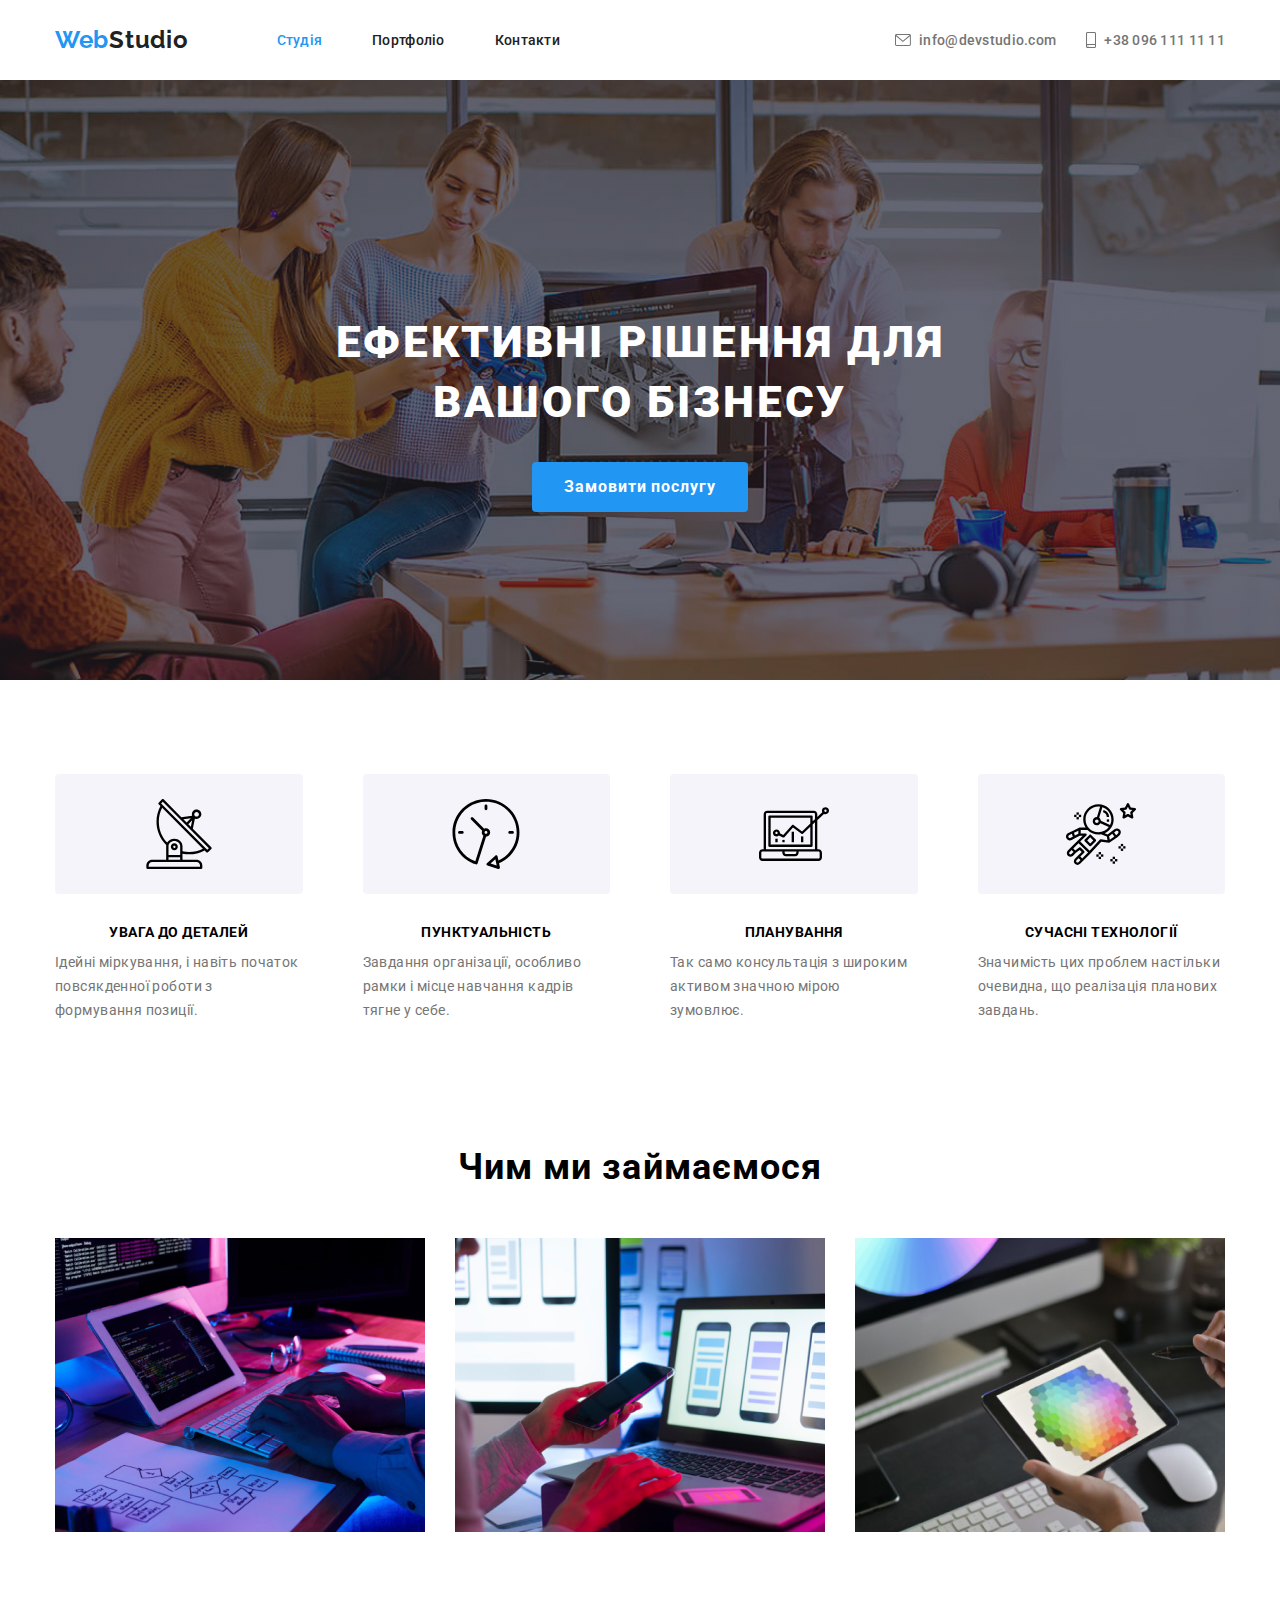
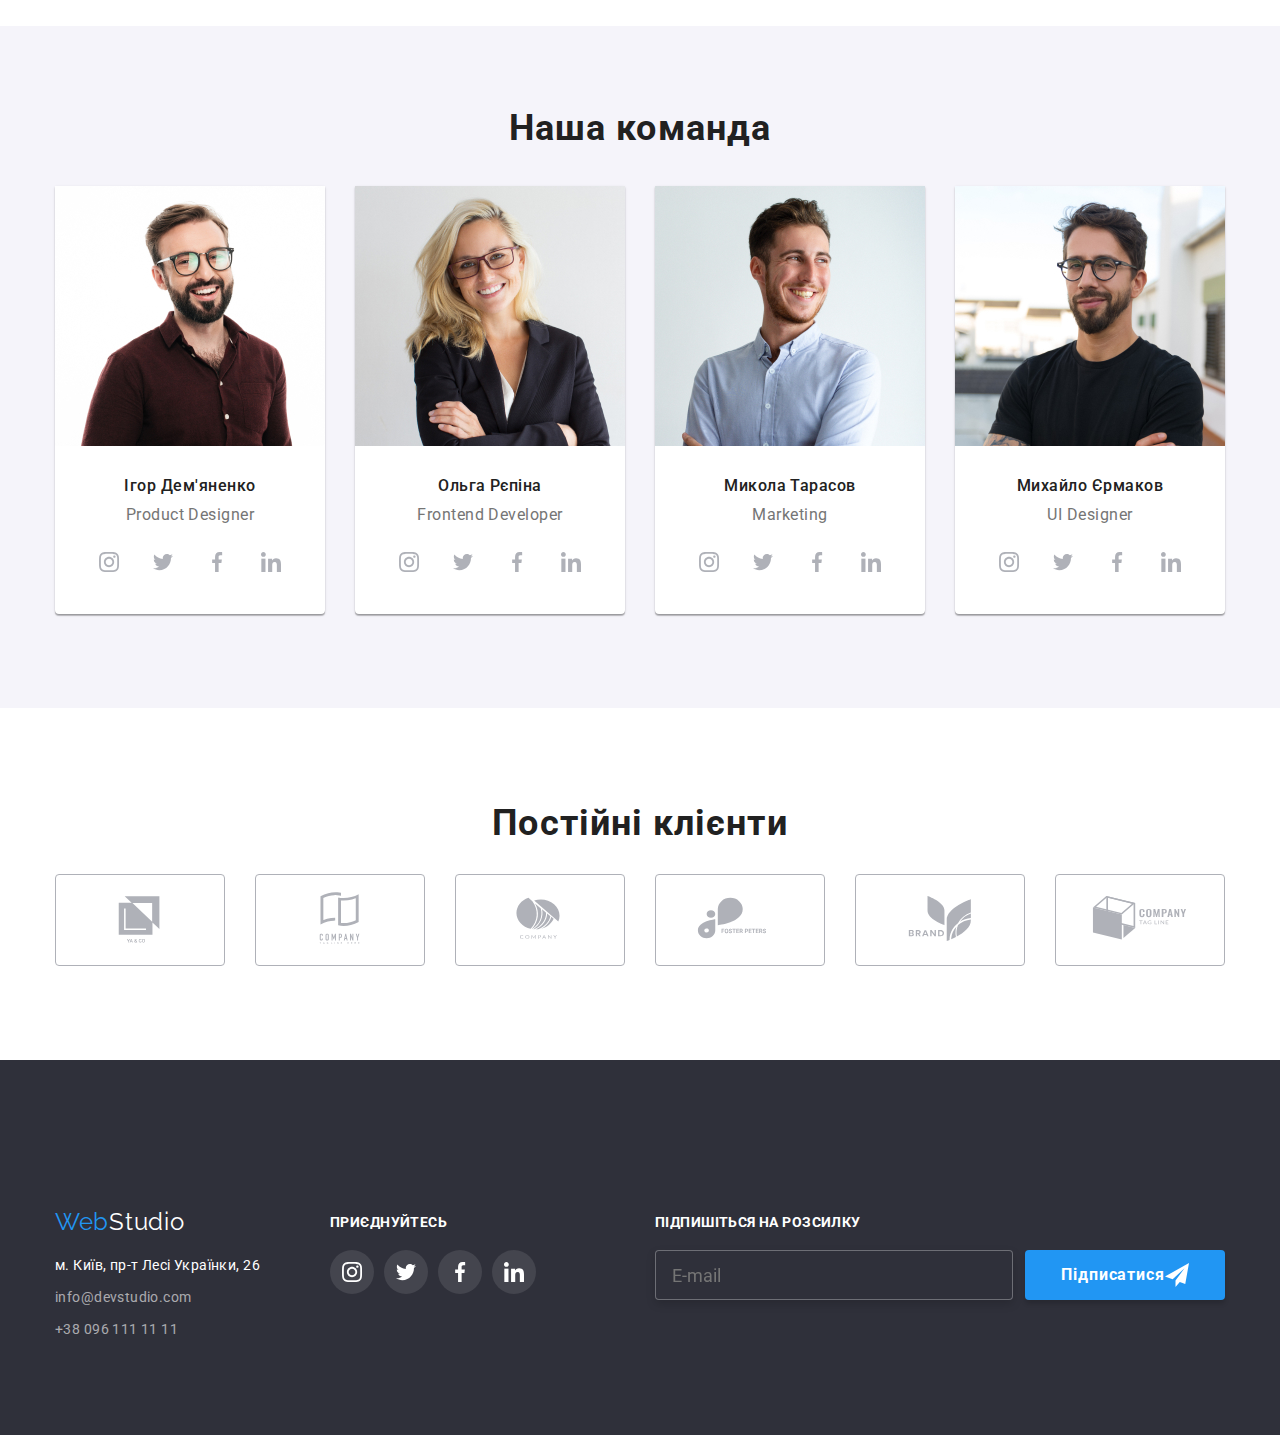
==== commit 23300150: "update" ====
--- a/index.html
+++ b/index.html
@@ -691,8 +691,8 @@
     <!-- <div class="backdrop is-hidden" data-modal>
         <div class="modal">
             <button class="button-close" type="button" data-modal-close>
-              <svg xmlns="http://www.w3.org/2000/svg" width="18" height="18" viewBox="0 0 18 18" fill="none" class="modal-close">
-                <path d="M15 4.10786L13.8921 3L9.5 7.39214L5.10786 3L4 4.10786L8.39214 8.5L4 12.8921L5.10786 14L9.5 9.60786L13.8921 14L15 12.8921L10.6079 8.5L15 4.10786Z" fill="black"/>
+              <svg width="18" height="18" class="modal-close">
+                <use href="./imgs/icons/symbol-defs.svg#icon-close"></use>
               </svg>
             </button>
             <h3 class="modal-title">
@@ -762,15 +762,6 @@
                   </p>
                   <input class="modal-input-comment modal-form-input" placeholder="Введіть текст" type="text"/>
                 </label>
-                <!-- <label class="modal-label">
-                    <p class="modal-input-title">
-                        Коментар
-                    </p>
-                    <textarea class="modal-input-comment modal-form-input" 
-                    type="text"
-                    placeholder="Введіть текст">
-                    </textarea>
-                </label> -->
                 <label class="checkbox-label">
                   <input type="checkbox" class="checkbox-input">
                     <span class="checkbox-title">
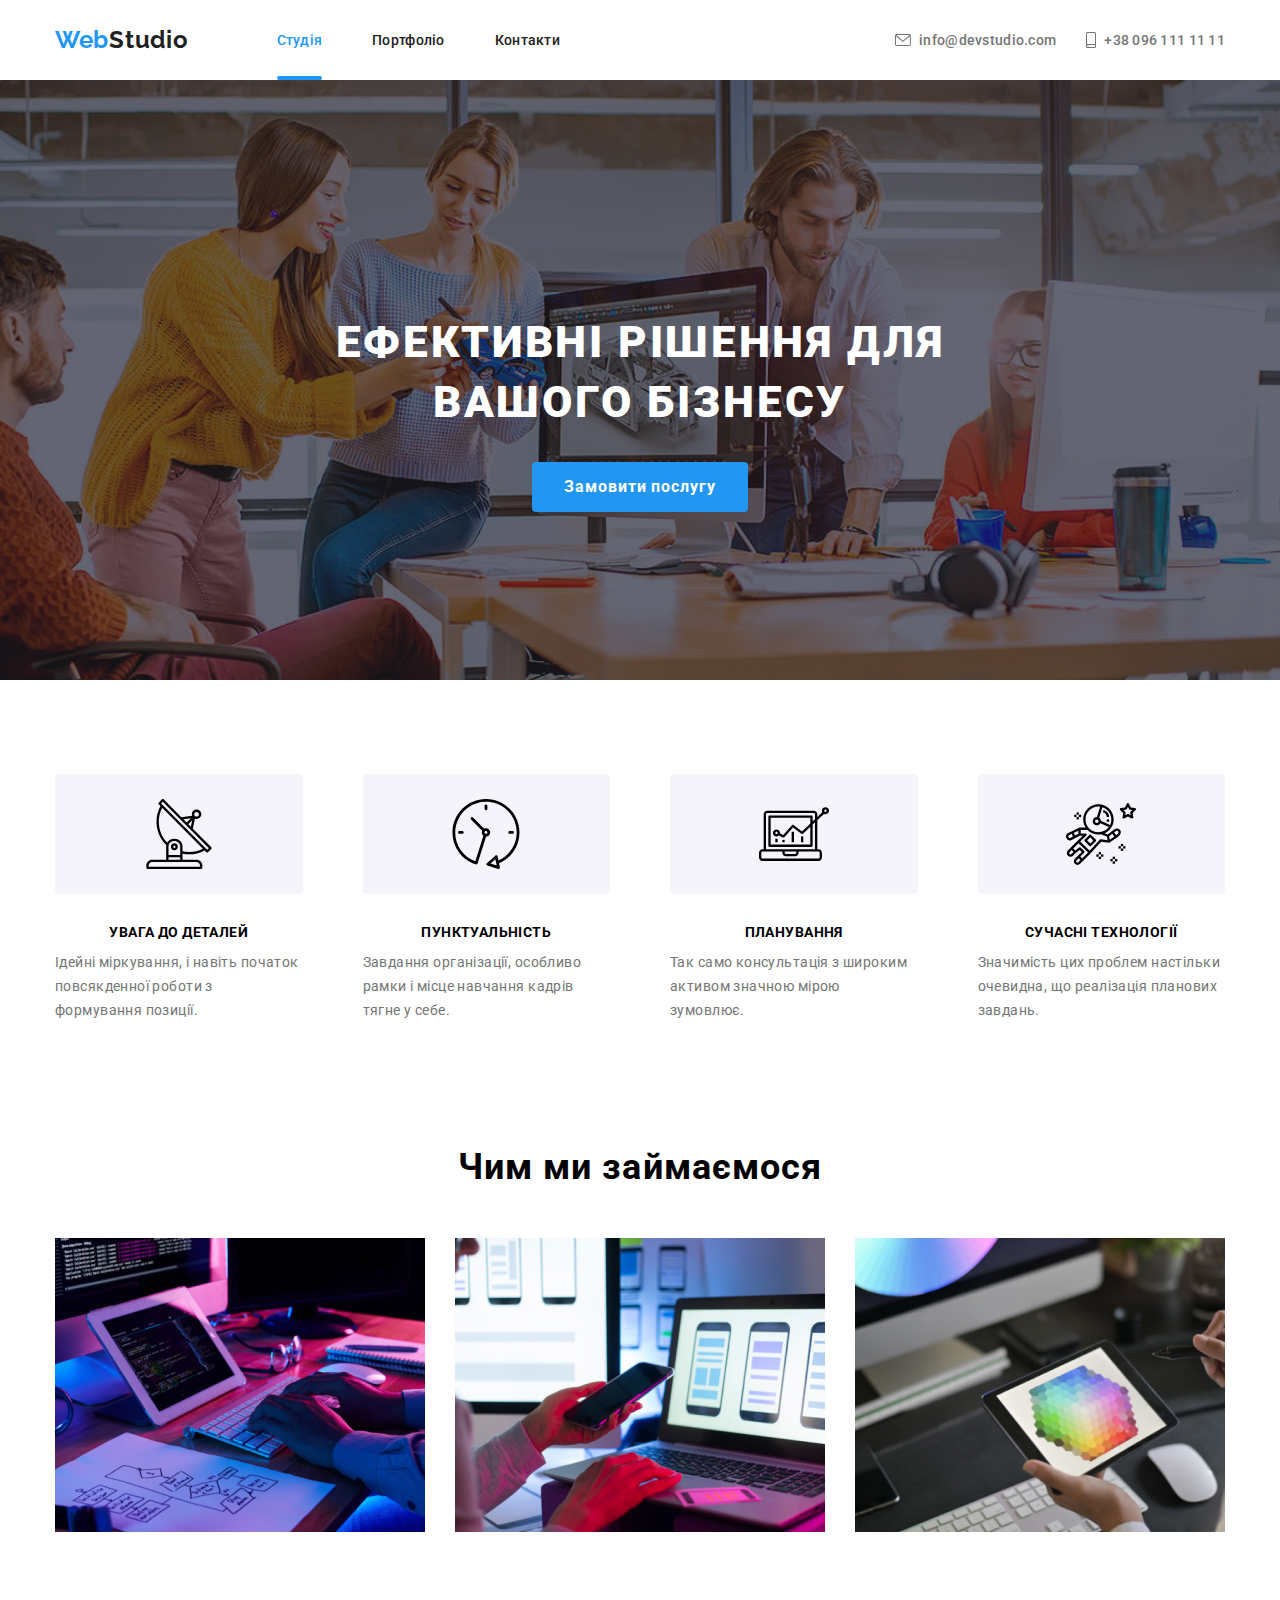
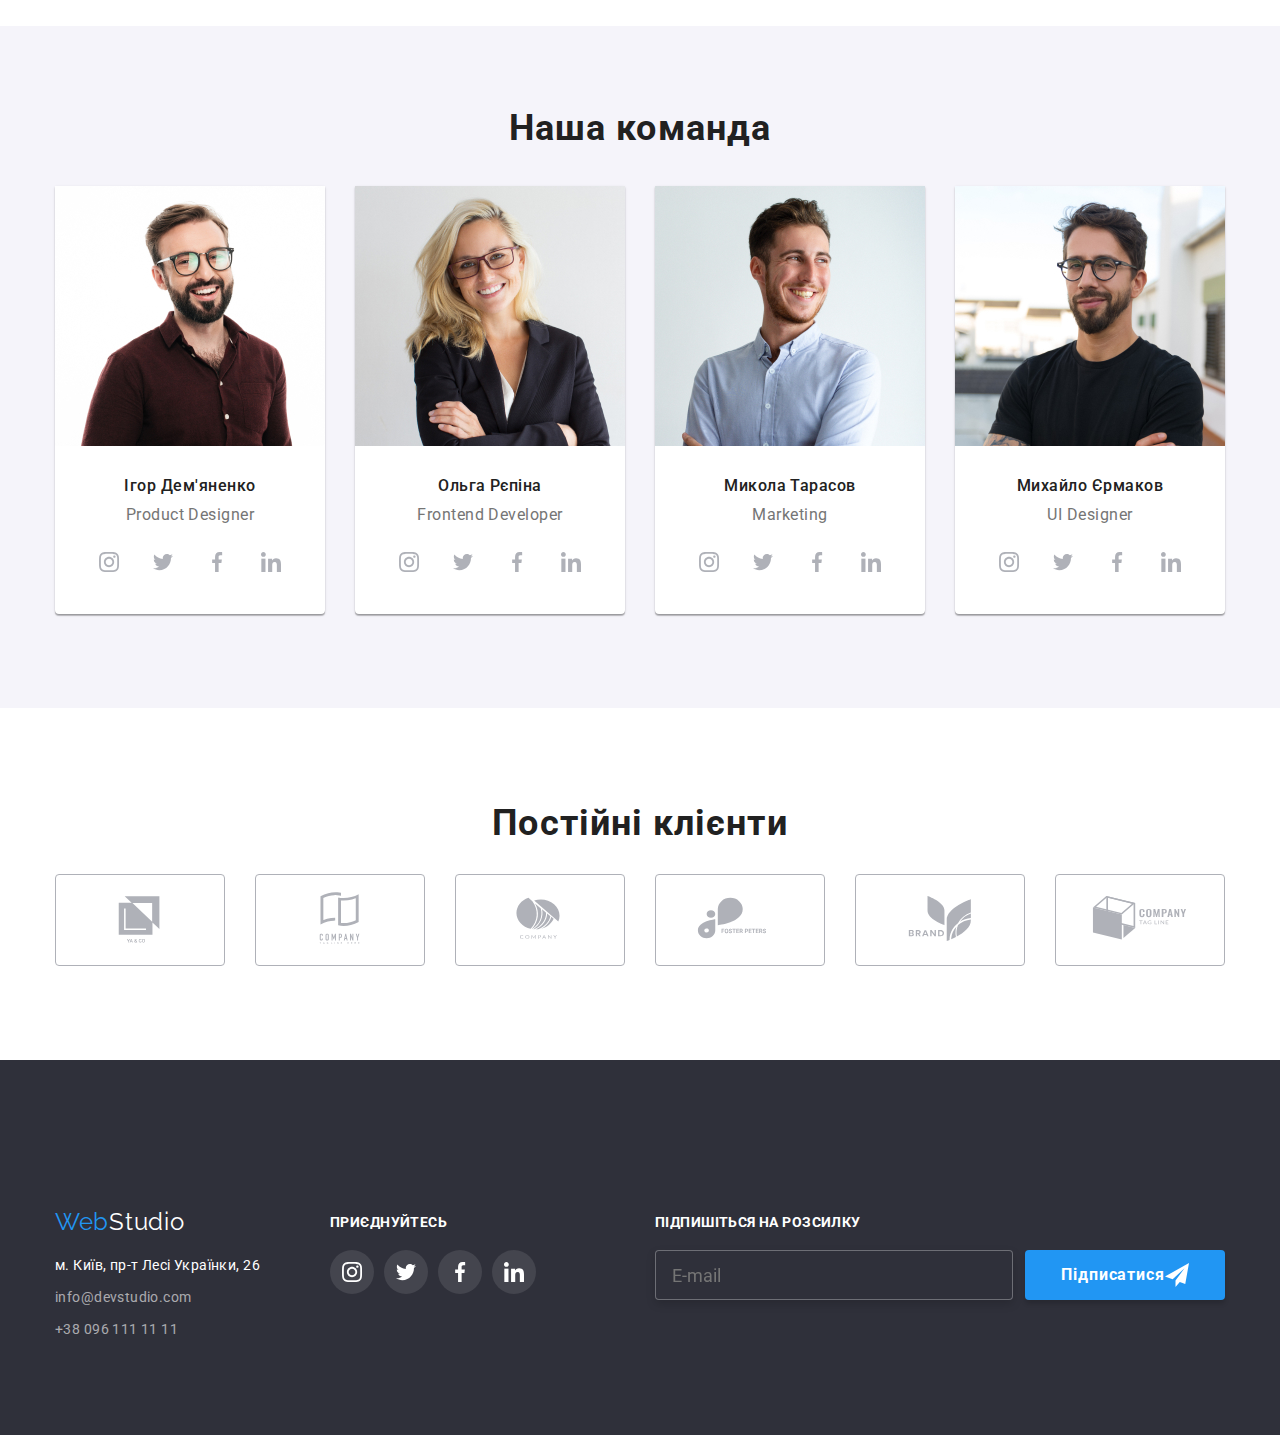
==== commit 2ee9f67b: "update" ====
--- a/index.html
+++ b/index.html
@@ -16,6 +16,7 @@
       href="https://cdnjs.cloudflare.com/ajax/libs/modern-normalize/1.1.0/modern-normalize.min.css"
     />
     <link rel="stylesheet" href="./css/main.min.css" />
+    
   </head>
   <body>
     <!-- HEADER -->
@@ -28,7 +29,7 @@
           >
           <ul class="nav-list">
             <li class="nav-list-item">
-              <a class="nav-list-link current" href="#">Студія</a>
+              <a class="nav-list-link current" href="./index.html">Студія</a>
             </li>
             <li class="nav-list-item">
               <a class="nav-list-link" href="./portfolio.html">Портфоліо</a>
@@ -59,6 +60,7 @@
         </ul>
       </div>
 
+
       <!-- MOBILE MENU -->
 
       <div data-menu class="mobile-menu">
@@ -68,6 +70,23 @@
               <use href="./imgs/icons/menu.svg#icon-menu"></use>
             </svg>
           </button>
+          <!-- <div class="mobile-menu-box">
+            <ul class="mobile-menu-list">
+              <li class="mobile-menu-list-item"><a href="./index.html" class="mobile-menu-link">Студія</a></li>
+              <li class="mobile-menu-list-item"><a href="./portfolio.html" class="mobile-menu-link">Портфоліо</a></li>
+              <li class="mobile-menu-list-item"><a href="#" class="mobile-menu-link">Контакти</a></li>
+            </ul>
+            <ul class="mobile-menu-contacts">
+              <li class="mobile-menu-contacts-item"><a class="mobile-menu-contacts-link" href="tel:380961111111"></a></li>
+              <li class="mobile-menu-contacts-item"><a class="mobile-menu-contacts-link" href="mailto:info@devstudio.com"></a></li>
+            </ul>
+            <ul class="mobile-menu-apps">
+              <li class="mobile-menu-apps-item"><a href="" class="mobile-menu-apps-link">Instagram</a></li>
+              <li class="mobile-menu-apps-item"><a href="" class="mobile-menu-apps-link">Twitter</a></li>
+              <li class="mobile-menu-apps-item"><a href="" class="mobile-menu-apps-link">Facebook</a></li>
+              <li class="mobile-menu-apps-item"><a href="" class="mobile-menu-apps-link">LinkedIn</a></li>
+            </ul>
+          </div> -->
         </div>
       </div>
     </header>
@@ -775,9 +794,10 @@
             </form>
         </div>
         
-    </div> -->
+    </div>  -->
 
     <script src="./js/modal.js"></script>
     <script src="./js/menu.js"></script>
+    <script src="./js/filters.js"></script>
   </body>
 </html>
--- a/css/main.min.css
+++ b/css/main.min.css
@@ -1 +1 @@
-html{box-sizing:border-box}ul{list-style:none;padding:0;margin:0}a{text-decoration:none;color:inherit}*,*::after,*::before{box-sizing:inherit}h1,h2,h3,h4,h5,h6,p{margin:0}img{display:block;max-width:100%}a:hover,a:focus{color:#2196f3}body{font-family:"Roboto",sans-serif;font-weight:400;font-size:14px;line-height:16px}.container{margin:0 auto;padding-right:15px;padding-left:15px}@media screen and (min-width: 480px){.container{width:480px}}@media screen and (min-width: 768px){.container{width:768px}}@media screen and (min-width: 1200px){.container{width:1200px}}.section{padding-top:60px;padding-bottom:60px}@media screen and (min-width: 1200px){.section{padding-top:94px;padding-bottom:94px}}.current{color:#2196f3}.logo{color:#212121;font-family:Raleway;font-size:24px;font-weight:700;letter-spacing:.72px}.header-logo{color:#2196f3;font-family:Raleway;font-size:24px;font-weight:700;letter-spacing:.72px}.nav-list-item{color:#212121;font-size:14px;font-weight:500;letter-spacing:.28px}.nav-contacts-item{color:#757575;font-size:14px;font-weight:500;letter-spacing:.28px}.nav-contacts-link{display:flex;align-items:center}.nav-contacts-icon{fill:#757575}.menu-button{border:none;background-color:rgba(0,0,0,0)}@media screen and (min-width: 768px){.header .container{display:flex;justify-content:space-between}.logo{margin-right:88px}nav{display:flex;justify-content:space-between;align-items:center;padding-top:32px;padding-bottom:32px}.nav-list{display:flex;margin-right:98px}.nav-list-item:not(:last-child){margin-right:50px}.nav-contacts-item{display:flex;align-items:center}.nav-contacts-icon{margin-right:8px}.nav-contacts-item:not(:last-child){margin-bottom:10px}.mobile-menu{display:none}}@media screen and (min-width: 1200px){.nav-list{margin-right:315px}.nav-contacts{display:flex;align-items:center}.nav-contacts-item:not(:last-child){margin-right:30px;margin-bottom:0px}}.section-hero{height:400px;background-image:linear-gradient(to right, rgba(47, 48, 58, 0.4), rgba(47, 48, 58, 0.4)),url(../imgs/jpgs/hero/hero-mobile.jpg);background-repeat:no-repeat;background-position:center;background-size:cover;text-align:center;background-color:#2f303a}.hero-title{margin-bottom:30px;color:#fff;font-size:26px;font-weight:900;line-height:42px;letter-spacing:1.56px;text-transform:uppercase}.hero-button{width:200px;height:50px;color:#fff;text-align:center;font-size:16px;font-weight:700;line-height:30px;letter-spacing:.96px;border:none;background:#2196f3;border-radius:4px}@media screen and (min-width: 768px){.section-hero{background-image:linear-gradient(to right, rgba(47, 48, 58, 0.4), rgba(47, 48, 58, 0.4)),url(../imgs/jpgs/hero/hero-tablet.jpg)}.hero-title{padding-top:118px}}@media screen and (min-width: 1200px){.section-hero{height:600px;background-image:linear-gradient(to right, rgba(47, 48, 58, 0.4), rgba(47, 48, 58, 0.4)),url(../imgs/jpgs/hero/hero-desktop.jpg)}.hero-button{width:216px;height:50px}.hero-title{padding-top:232px;color:#fff;font-size:44px;font-weight:900;line-height:60px;letter-spacing:2.64px;text-transform:uppercase}}.icons-background{display:flex;justify-content:center;align-items:center;padding-top:25px;padding-bottom:25px;background-color:#f5f4fa;border-radius:4px;margin-bottom:30px}.icons-list-item{width:450px}.icons-list-item:not(:last-child){margin-bottom:30px}.icons-list-title{text-align:center;font-weight:700;font-size:14px;letter-spacing:.03em;text-transform:uppercase;margin-bottom:10px}.icons-list-text{color:#757575;font-size:14px;line-height:24px;letter-spacing:.42px}@media screen and (min-width: 768px){.icons-list{display:flex;flex-wrap:wrap;gap:30px}.icons-list-item:not(:last-child){margin-right:30px}.icons-list-item{flex-basis:calc((100% - 60px)/2)}}@media screen and (min-width: 1200px){.icons-list-item{flex-basis:calc((100% - 60px)/4)}.icons-list{flex-wrap:nowrap}}.section-features{display:none;margin-bottom:94px}@media screen and (min-width: 1200px){.section-features{display:block}.features-title{font-weight:700;font-size:36px;line-height:42px;text-align:center;letter-spacing:.03em;margin-bottom:50px}.features-box{display:flex;justify-content:space-between}}.section-team{background-color:#f5f4fa;padding-bottom:94px;padding-top:94px}.team-title{color:#212121;text-align:center;font-size:28px;font-weight:700;letter-spacing:.84px;margin-bottom:50px}.team-list{display:flex;flex-wrap:wrap;gap:30px}.team-list-item{width:100%;border-radius:0px 0px 4px 4px;background-color:#fff;box-shadow:0px 2px 1px 0px rgba(0,0,0,.2),0px 1px 1px 0px rgba(0,0,0,.14),0px 1px 3px 0px rgba(0,0,0,.12)}.team-image{margin-bottom:30px}.team-list-title{font-weight:500;font-size:16px;line-height:19px;text-align:center;letter-spacing:.03em;color:#212121;margin-bottom:10px}.team-list-text{font-weight:400;font-size:16px;line-height:19px;text-align:center;letter-spacing:.03em;color:#757575;margin-bottom:16px}.team-list-icons{margin-bottom:30px;display:flex;justify-content:center}.team-icons-item:not(:last-child){margin-right:10px}.team-icons-link{display:flex;justify-content:center;align-items:center;width:44px;height:44px;border-radius:50%;background-color:#fff}.team-icons-link:hover,.team-icons-link:focus{background-color:#2196f3}.team-icons-link:hover .icon,.team-icons-link:focus .icon{fill:#fff}.icon{fill:#afb1b8;transition:fill 250ms ease-in}@media screen and (min-width: 767px){.team-list{display:flex;flex-wrap:wrap;gap:30px}.team-list-item{flex-basis:calc((100% - 90px)/2)}}@media screen and (min-width: 1200px){.team-list-item{flex-basis:calc((100% - 90px)/4)}.team-title{font-size:36px;letter-spacing:.03em;margin-bottom:50px}}.clients-section{margin-bottom:94px}.clients-title{margin-top:94px;margin-bottom:30px;font-size:28px;line-height:42px;text-align:center;letter-spacing:.84px;color:#212121}.clients-list{display:flex;justify-content:center;flex-wrap:wrap;gap:30px}.clients-list-item{display:flex;justify-content:center;align-items:center;width:170px;height:92px;border:1px solid #afb1b8;border-radius:4px;flex-basis:calc((100% - 60px)/2)}.clients-icon:hover{fill:#2196f3}.clients-icon{width:106px;height:60px;fill:#afb1b8}.clients-title{margin-top:94px;color:#212121;font-size:28px;font-weight:700;letter-spacing:.84px}@media screen and (min-width: 768px){.clients-list-item{flex-basis:calc((100% - 90px)/3)}}@media screen and (min-width: 1200px){.clients-title{color:#212121;text-align:center;font-size:36px;font-weight:700;letter-spacing:1.08px}.clients-list-item{flex-basis:auto}}.projects-nav-list{display:flex;margin-bottom:40px}.projects-nav-item:not(:last-child){margin-right:8px}.projects-button{color:#212121;text-align:center;font-size:16px;font-weight:500;line-height:26px;letter-spacing:.48px;border:none;border-radius:4px;background:#f5f4fa}.projects-button:hover{color:#fff;text-align:center;font-size:16px;font-weight:500;line-height:26px;letter-spacing:.48px;border-radius:4px;background:#2196f3;box-shadow:0px 2px 2px 0px rgba(0,0,0,.12),0px 1px 2px 0px rgba(0,0,0,.08),0px 3px 1px 0px rgba(0,0,0,.1)}.projects-list-item{gap:30px}.projects-list-item:hover,.projects-list-item:focus{transition:box-shadow 250ms ease-in;box-shadow:1px 4px 6px 0px rgba(0,0,0,.16),0px 4px 4px 0px rgba(0,0,0,.06),0px 1px 1px 0px rgba(0,0,0,.12);cursor:pointer}.projects-list-item:not(:last-child){margin-bottom:30px}.list-header{overflow:hidden;position:relative}.list-header-text-overlay{position:absolute;overflow:auto;top:0;left:0;width:100%;height:100%;background:rgba(33,150,243,.9);transform:translateY(101%);transition:transform 250ms ease-in}.projects-list-item:hover .list-header-text-overlay{transform:translateY(0);opacity:1}.list-header-text{position:absolute;padding:77px 24px;transition:opacity 250ms ease-in;color:#fff;font-size:18px;line-height:28px;letter-spacing:.54px}.list-footer{padding:20px 24px;border:1px solid #eee}.projects-title{color:#212121;font-size:18px;font-weight:700;line-height:36px;letter-spacing:1.08px;margin-bottom:4px}.projects-text{color:#757575;font-size:16px;font-weight:400;line-height:30px;letter-spacing:.48px}@media screen and (min-width: 768px){.projects-list{display:flex;flex-wrap:wrap;gap:30px}.list-header-text{padding:49px 24px 77px}.projects-list-item{flex-basis:calc((100% - 60px)/2)}}@media screen and (min-width: 1200px){.projects-list-item{flex-basis:calc((100% - 90px)/3)}.list-header-text{padding:59px 24px}}.footer{background-color:#2f303a;text-align:center}.footer-contacts{margin-top:60px}.footer-logo{color:#fff;font-family:Raleway;font-size:24px;letter-spacing:.72px;margin-bottom:20px}.footer-web{color:#2196f3}.footer-contacts-list{margin-top:20px}.footer-contacts-item:not(:last-child){margin-bottom:8px}.footer-adress{color:#fff;font-size:14px;line-height:24px;letter-spacing:.42px}.footer-mail{color:rgba(255,255,255,.6);font-size:14px;line-height:24px;letter-spacing:.42px}.footer-number{color:rgba(255,255,255,.6);font-size:14px;line-height:24px;letter-spacing:.42px}.footer-apps{margin-top:60px}.footer-apps-title{color:#fff;font-size:14px;letter-spacing:.42px;text-transform:uppercase;margin-bottom:20px}.footer-apps-list{display:flex;justify-content:center}.footer-apps-item:not(:last-child){margin-right:10px}.footer-icons-link{display:flex;justify-content:center;align-items:center;width:44px;height:44px;border-radius:50%;background-color:rgba(255,255,255,.1)}.footer-icons-link:hover{background-color:#2196f3}.footer-icon{fill:#fff}.footer-sub{margin-top:60px}.footer-sub-title{color:#fff;font-size:14px;letter-spacing:.42px;text-transform:uppercase;margin-bottom:20px}.footer-input{display:block;width:100%;height:50px;border:1px solid rgba(255,255,255,.3);filter:drop-shadow(0px 4px 4px rgba(0, 0, 0, 0.15));border-radius:4px;font-size:18px;color:#fff;background-color:#2f303a;padding-left:16px;margin-bottom:20px;margin-right:12px}.footer-btn{border:none;width:200px;height:50px;background:#2196f3;box-shadow:0px 4px 4px rgba(0,0,0,.15);border-radius:4px;font-weight:700;font-size:16px;line-height:30px;display:inline-flex;justify-content:center;align-items:center;text-align:center;letter-spacing:.06em;color:#fff}@media screen and (min-width: 768px){.footer-tablet{display:flex;align-items:flex-start;justify-content:space-between}.footer-input{width:450px;margin-left:auto;margin-right:auto}}@media screen and (min-width: 1200px){.footer{text-align:unset}.footer-box{display:flex;justify-content:space-between}.footer-input{width:358px;margin-right:12px}.footer-contacts{margin-right:70px}.footer-sub-form{display:flex;justify-content:space-between}}.backdrop{position:fixed;top:0;left:0;width:100%;height:100%;background:rgba(0,0,0,.2);opacity:1;transition:opacity 250ms ease-in}.backdrop .is-hidden{opacity:0;visibility:hidden;pointer-events:none}.backdrop .is-hidden .modal{transform:translate(-50%, -50%) scale(0)}.modal-title{color:#212121;text-align:center;font-size:20px;font-weight:700;line-height:30px;letter-spacing:.6px}form{display:flex;flex-wrap:wrap;justify-content:center}.modal-form{position:relative}.modal-input-title{color:#757575;font-size:12px;letter-spacing:.12px;margin-bottom:4px}.modal-form-input{width:100%;padding-left:42px;width:370px;height:40px;margin-bottom:10px;border-radius:4px;border:1px solid rgba(33,33,33,.2);cursor:pointer;box-sizing:border-box}.modal-form-input:focus{outline:none}.modal-icon{position:absolute;left:12px;top:43%}.modal-input-title{letter-spacing:.12px}.modal-input-comment{color:#909090;font-size:12px;letter-spacing:.12px;width:370px;height:120px}.modal-input-comment::-moz-placeholder{position:absolute;top:10%;left:4%}.modal-input-comment::placeholder{position:absolute;top:10%;left:4%}.checkbox-label{display:flex;align-items:center;margin-bottom:31px}.checkbox-input{margin-right:8px}.checkbox-title{color:#757575;font-size:12px;letter-spacing:.36px}.checkbox-link{color:#2196f3;font-size:12px;letter-spacing:.36px;text-decoration-line:underline}.modal-button{width:200px;height:50px;border:none;border-radius:4px;background:#2196f3;box-shadow:0px 4px 4px 0px rgba(0,0,0,.15);color:#fff;text-align:center;font-size:16px;font-weight:700;line-height:30px;letter-spacing:.96px}@media screen and (min-width: 1200px){.modal-form-input{width:448px}}.modal{position:absolute;top:50%;left:50%;padding:40px;transform:translate(-50%, -50%) scale(1);width:450px;height:609px;border-radius:4px;background:#fff;box-shadow:0px 2px 1px 0px rgba(0,0,0,.2);transition:transform 250ms ease-in}.button-close{position:absolute;top:8px;right:8px;width:30px;height:30px;border-radius:50%;border:1px solid rgba(0,0,0,.1);cursor:pointer;background-color:#fff;display:flex;justify-content:center;align-items:center}@media screen and (min-width: 1200px){.modal{width:528px;height:581px}}.backdrop{position:fixed;top:0;left:0;width:100%;height:100%;background:rgba(0,0,0,.2);opacity:1;transition:opacity 250ms ease-in}.backdrop .is-hidden{opacity:0;visibility:hidden;pointer-events:none}/*# sourceMappingURL=main.min.css.map */+html{box-sizing:border-box}ul{list-style:none;padding:0;margin:0}a{text-decoration:none;color:inherit}*,*::after,*::before{box-sizing:inherit}h1,h2,h3,h4,h5,h6,p{margin:0}img{display:block;max-width:100%}a:hover,a:focus{color:#2196f3}body{font-family:"Roboto",sans-serif;font-weight:400;font-size:14px;line-height:16px}.container{margin:0 auto;padding-right:15px;padding-left:15px}@media screen and (min-width: 480px){.container{width:480px}}@media screen and (min-width: 768px){.container{width:768px}}@media screen and (min-width: 1200px){.container{width:1200px}}.section{padding-top:60px;padding-bottom:60px}@media screen and (min-width: 1200px){.section{padding-top:94px;padding-bottom:94px}}.logo{color:#212121;font-family:Raleway;font-size:24px;font-weight:700;letter-spacing:.72px}.header-logo{color:#2196f3;font-family:Raleway;font-size:24px;font-weight:700;letter-spacing:.72px}.nav-list-item{color:#212121;font-size:14px;font-weight:500;letter-spacing:.28px}.nav-contacts-item{color:#757575;font-size:14px;font-weight:500;letter-spacing:.28px}.nav-contacts-link{display:flex;align-items:center}.nav-contacts-icon{fill:#757575}.menu-button{border:none;background-color:rgba(0,0,0,0)}@media screen and (min-width: 768px){.header .container{display:flex;justify-content:space-between}.logo{margin-right:88px;padding-top:25px;padding-bottom:25px}nav{display:flex;justify-content:space-between;align-items:center}.current{color:#2196f3}.current::after{content:"";margin-top:28px;display:block;background:#2196f3;border-radius:2px;width:100%;height:4px}.nav-list{display:flex;margin-right:98px;padding-top:32px}.nav-list-item:not(:last-child){margin-right:50px}.nav-contacts-item{display:flex;align-items:center}.nav-contacts-icon{margin-right:8px}.nav-contacts-item:not(:last-child){margin-bottom:10px}.mobile-menu{display:none}}@media screen and (min-width: 1200px){.nav-list{margin-right:315px}.nav-contacts{display:flex;align-items:center}.nav-contacts-item:not(:last-child){margin-right:30px;margin-bottom:0px}}.section-hero{height:400px;background-image:linear-gradient(to right, rgba(47, 48, 58, 0.4), rgba(47, 48, 58, 0.4)),url(../imgs/jpgs/hero/hero-mobile.jpg);background-repeat:no-repeat;background-position:center;background-size:cover;text-align:center;background-color:#2f303a}.hero-title{margin-bottom:30px;color:#fff;font-size:26px;font-weight:900;line-height:42px;letter-spacing:1.56px;text-transform:uppercase}.hero-button{width:200px;height:50px;color:#fff;text-align:center;font-size:16px;font-weight:700;line-height:30px;letter-spacing:.96px;border:none;background:#2196f3;border-radius:4px}@media screen and (min-width: 768px){.section-hero{background-image:linear-gradient(to right, rgba(47, 48, 58, 0.4), rgba(47, 48, 58, 0.4)),url(../imgs/jpgs/hero/hero-tablet.jpg)}.hero-title{padding-top:118px}}@media screen and (min-width: 1200px){.section-hero{height:600px;background-image:linear-gradient(to right, rgba(47, 48, 58, 0.4), rgba(47, 48, 58, 0.4)),url(../imgs/jpgs/hero/hero-desktop.jpg)}.hero-button{width:216px;height:50px}.hero-title{padding-top:232px;color:#fff;font-size:44px;font-weight:900;line-height:60px;letter-spacing:2.64px;text-transform:uppercase}}.icons-background{display:flex;justify-content:center;align-items:center;padding-top:25px;padding-bottom:25px;background-color:#f5f4fa;border-radius:4px;margin-bottom:30px}.icons-list-item{width:450px}.icons-list-item:not(:last-child){margin-bottom:30px}.icons-list-title{text-align:center;font-weight:700;font-size:14px;letter-spacing:.03em;text-transform:uppercase;margin-bottom:10px}.icons-list-text{color:#757575;font-size:14px;line-height:24px;letter-spacing:.42px}@media screen and (min-width: 768px){.icons-list{display:flex;flex-wrap:wrap;gap:30px}.icons-list-item:not(:last-child){margin-right:30px}.icons-list-item{flex-basis:calc((100% - 60px)/2)}}@media screen and (min-width: 1200px){.icons-list-item{flex-basis:calc((100% - 60px)/4)}.icons-list{flex-wrap:nowrap}}.section-features{display:none;margin-bottom:94px}@media screen and (min-width: 1200px){.section-features{display:block}.features-title{font-weight:700;font-size:36px;line-height:42px;text-align:center;letter-spacing:.03em;margin-bottom:50px}.features-box{display:flex;justify-content:space-between}}.section-team{background-color:#f5f4fa;padding-bottom:94px;padding-top:94px}.team-title{color:#212121;text-align:center;font-size:28px;font-weight:700;letter-spacing:.84px;margin-bottom:50px}.team-list{display:flex;flex-wrap:wrap;gap:30px}.team-list-item{width:100%;border-radius:0px 0px 4px 4px;background-color:#fff;box-shadow:0px 2px 1px 0px rgba(0,0,0,.2),0px 1px 1px 0px rgba(0,0,0,.14),0px 1px 3px 0px rgba(0,0,0,.12)}.team-image{margin-bottom:30px}.team-list-title{font-weight:500;font-size:16px;line-height:19px;text-align:center;letter-spacing:.03em;color:#212121;margin-bottom:10px}.team-list-text{font-weight:400;font-size:16px;line-height:19px;text-align:center;letter-spacing:.03em;color:#757575;margin-bottom:16px}.team-list-icons{margin-bottom:30px;display:flex;justify-content:center}.team-icons-item:not(:last-child){margin-right:10px}.team-icons-link{display:flex;justify-content:center;align-items:center;width:44px;height:44px;border-radius:50%;background-color:#fff}.team-icons-link:hover,.team-icons-link:focus{background-color:#2196f3}.team-icons-link:hover .icon,.team-icons-link:focus .icon{fill:#fff}.icon{fill:#afb1b8;transition:fill 250ms ease-in}@media screen and (min-width: 767px){.team-list{display:flex;flex-wrap:wrap;gap:30px}.team-list-item{flex-basis:calc((100% - 90px)/2)}}@media screen and (min-width: 1200px){.team-list-item{flex-basis:calc((100% - 90px)/4)}.team-title{font-size:36px;letter-spacing:.03em;margin-bottom:50px}}.clients-section{margin-bottom:94px}.clients-title{margin-top:94px;margin-bottom:30px;font-size:28px;line-height:42px;text-align:center;letter-spacing:.84px;color:#212121}.clients-list{display:flex;justify-content:center;flex-wrap:wrap;gap:30px}.clients-list-item{display:flex;justify-content:center;align-items:center;width:170px;height:92px;border:1px solid #afb1b8;border-radius:4px;flex-basis:calc((100% - 60px)/2)}.clients-icon:hover{fill:#2196f3}.clients-icon{width:106px;height:60px;fill:#afb1b8}.clients-title{margin-top:94px;color:#212121;font-size:28px;font-weight:700;letter-spacing:.84px}@media screen and (min-width: 768px){.clients-list-item{flex-basis:calc((100% - 90px)/3)}}@media screen and (min-width: 1200px){.clients-title{color:#212121;text-align:center;font-size:36px;font-weight:700;letter-spacing:1.08px}.clients-list-item{flex-basis:auto}}.projects-nav-list{display:flex;flex-wrap:wrap;width:300px;margin-bottom:40px}.projects-nav-item:not(:last-child){margin-right:8px}.projects-button{color:#212121;text-align:center;font-size:16px;font-weight:500;line-height:26px;letter-spacing:.48px;border:none;border-radius:4px;background:#f5f4fa}.projects-button:hover{color:#fff;text-align:center;font-size:16px;font-weight:500;line-height:26px;letter-spacing:.48px;border-radius:4px;background:#2196f3;box-shadow:0px 2px 2px 0px rgba(0,0,0,.12),0px 1px 2px 0px rgba(0,0,0,.08),0px 3px 1px 0px rgba(0,0,0,.1)}@media screen and (min-width: 768px){.projects-nav-list{width:100%;justify-content:center}}.hide{opacity:1;animation-name:a1;animation-duration:2s;animation-fill-mode:forwards}@keyframes a1{to{opacity:0;min-height:0;min-width:0;padding:0;margin:0;border:0}}.projects-list-item{gap:30px}.projects-list-item:hover,.projects-list-item:focus{transition:box-shadow 250ms ease-in;box-shadow:1px 4px 6px 0px rgba(0,0,0,.16),0px 4px 4px 0px rgba(0,0,0,.06),0px 1px 1px 0px rgba(0,0,0,.12);cursor:pointer}.projects-list-item:not(:last-child){margin-bottom:30px}.list-header{overflow:hidden;position:relative}.list-header-text-overlay{position:absolute;overflow:auto;top:0;left:0;width:100%;height:100%;background:rgba(33,150,243,.9);transform:translateY(101%);transition:transform 250ms ease-in}.projects-list-item:hover .list-header-text-overlay{transform:translateY(0);opacity:1}.list-header-text{position:absolute;padding:77px 24px;transition:opacity 250ms ease-in;color:#fff;font-size:18px;line-height:28px;letter-spacing:.54px}.list-footer{padding:20px 24px;border:1px solid #eee}.projects-title{color:#212121;font-size:18px;font-weight:700;line-height:36px;letter-spacing:1.08px;margin-bottom:4px}.projects-text{color:#757575;font-size:16px;font-weight:400;line-height:30px;letter-spacing:.48px}@media screen and (min-width: 768px){.projects-list{display:flex;flex-wrap:wrap;gap:30px}.list-header-text{padding:49px 24px 77px}.projects-list-item{flex-basis:calc((100% - 60px)/2)}}@media screen and (min-width: 1200px){.projects-list-item{flex-basis:calc((100% - 90px)/3)}.list-header-text{padding:59px 24px}}.footer{background-color:#2f303a;text-align:center}.footer-contacts{margin-top:60px}.footer-logo{color:#fff;font-family:Raleway;font-size:24px;letter-spacing:.72px;margin-bottom:20px}.footer-web{color:#2196f3}.footer-contacts-list{margin-top:20px}.footer-contacts-item:not(:last-child){margin-bottom:8px}.footer-adress{color:#fff;font-size:14px;line-height:24px;letter-spacing:.42px}.footer-mail{color:rgba(255,255,255,.6);font-size:14px;line-height:24px;letter-spacing:.42px}.footer-number{color:rgba(255,255,255,.6);font-size:14px;line-height:24px;letter-spacing:.42px}.footer-apps{margin-top:60px}.footer-apps-title{color:#fff;font-size:14px;letter-spacing:.42px;text-transform:uppercase;margin-bottom:20px}.footer-apps-list{display:flex;justify-content:center}.footer-apps-item:not(:last-child){margin-right:10px}.footer-icons-link{display:flex;justify-content:center;align-items:center;width:44px;height:44px;border-radius:50%;background-color:rgba(255,255,255,.1)}.footer-icons-link:hover{background-color:#2196f3}.footer-icon{fill:#fff}.footer-sub{margin-top:60px}.footer-sub-title{color:#fff;font-size:14px;letter-spacing:.42px;text-transform:uppercase;margin-bottom:20px}.footer-input{display:block;width:100%;height:50px;border:1px solid rgba(255,255,255,.3);filter:drop-shadow(0px 4px 4px rgba(0, 0, 0, 0.15));border-radius:4px;font-size:18px;color:#fff;background-color:#2f303a;padding-left:16px;margin-bottom:20px;margin-right:12px}.footer-btn{border:none;width:200px;height:50px;background:#2196f3;box-shadow:0px 4px 4px rgba(0,0,0,.15);border-radius:4px;font-weight:700;font-size:16px;line-height:30px;display:inline-flex;justify-content:center;align-items:center;text-align:center;letter-spacing:.06em;color:#fff}@media screen and (min-width: 768px){.footer-tablet{display:flex;align-items:flex-start;justify-content:space-between}.footer-input{width:450px;margin-left:auto;margin-right:auto}}@media screen and (min-width: 1200px){.footer{text-align:unset}.footer-box{display:flex;justify-content:space-between}.footer-input{width:358px;margin-right:12px}.footer-contacts{margin-right:70px}.footer-sub-form{display:flex;justify-content:space-between}}.backdrop{position:fixed;top:0;left:0;width:100%;height:100%;background:rgba(0,0,0,.2);opacity:1;transition:opacity 250ms ease-in}.backdrop .is-hidden{opacity:0;visibility:hidden;pointer-events:none}.backdrop .is-hidden .modal{transform:translate(-50%, -50%) scale(0)}.modal-title{color:#212121;text-align:center;font-size:20px;font-weight:700;line-height:30px;letter-spacing:.6px}form{display:flex;flex-wrap:wrap;justify-content:center}.modal-form{position:relative}.modal-input-title{color:#757575;font-size:12px;letter-spacing:.12px;margin-bottom:4px}.modal-form-input{width:100%;padding-left:42px;width:370px;height:40px;margin-bottom:10px;border-radius:4px;border:1px solid rgba(33,33,33,.2);cursor:pointer;box-sizing:border-box}.modal-form-input:focus{outline:none}.modal-icon{position:absolute;left:12px;top:43%}.modal-input-title{letter-spacing:.12px}.modal-input-comment{color:#909090;font-size:12px;letter-spacing:.12px;width:370px;height:120px}.modal-input-comment::-moz-placeholder{position:absolute;top:10%;left:4%}.modal-input-comment::placeholder{position:absolute;top:10%;left:4%}.checkbox-label{display:flex;align-items:center;margin-bottom:31px}.checkbox-input{margin-right:8px}.checkbox-title{color:#757575;font-size:12px;letter-spacing:.36px}.checkbox-link{color:#2196f3;font-size:12px;letter-spacing:.36px;text-decoration-line:underline}.modal-button{width:200px;height:50px;border:none;border-radius:4px;background:#2196f3;box-shadow:0px 4px 4px 0px rgba(0,0,0,.15);color:#fff;text-align:center;font-size:16px;font-weight:700;line-height:30px;letter-spacing:.96px}@media screen and (min-width: 1200px){.modal-form-input{width:448px}}.modal{position:absolute;top:50%;left:50%;padding:40px;transform:translate(-50%, -50%) scale(1);width:450px;height:609px;border-radius:4px;background:#fff;box-shadow:0px 2px 1px 0px rgba(0,0,0,.2);transition:transform 250ms ease-in}.button-close{position:absolute;top:8px;right:8px;width:30px;height:30px;border-radius:50%;border:1px solid rgba(0,0,0,.1);cursor:pointer;background-color:#fff;display:flex;justify-content:center;align-items:center}@media screen and (min-width: 1200px){.modal{width:528px;height:581px}}.backdrop{position:fixed;top:0;left:0;width:100%;height:100%;background:rgba(0,0,0,.2);opacity:1;transition:opacity 250ms ease-in}.backdrop .is-hidden{opacity:0;visibility:hidden;pointer-events:none}/*# sourceMappingURL=main.min.css.map */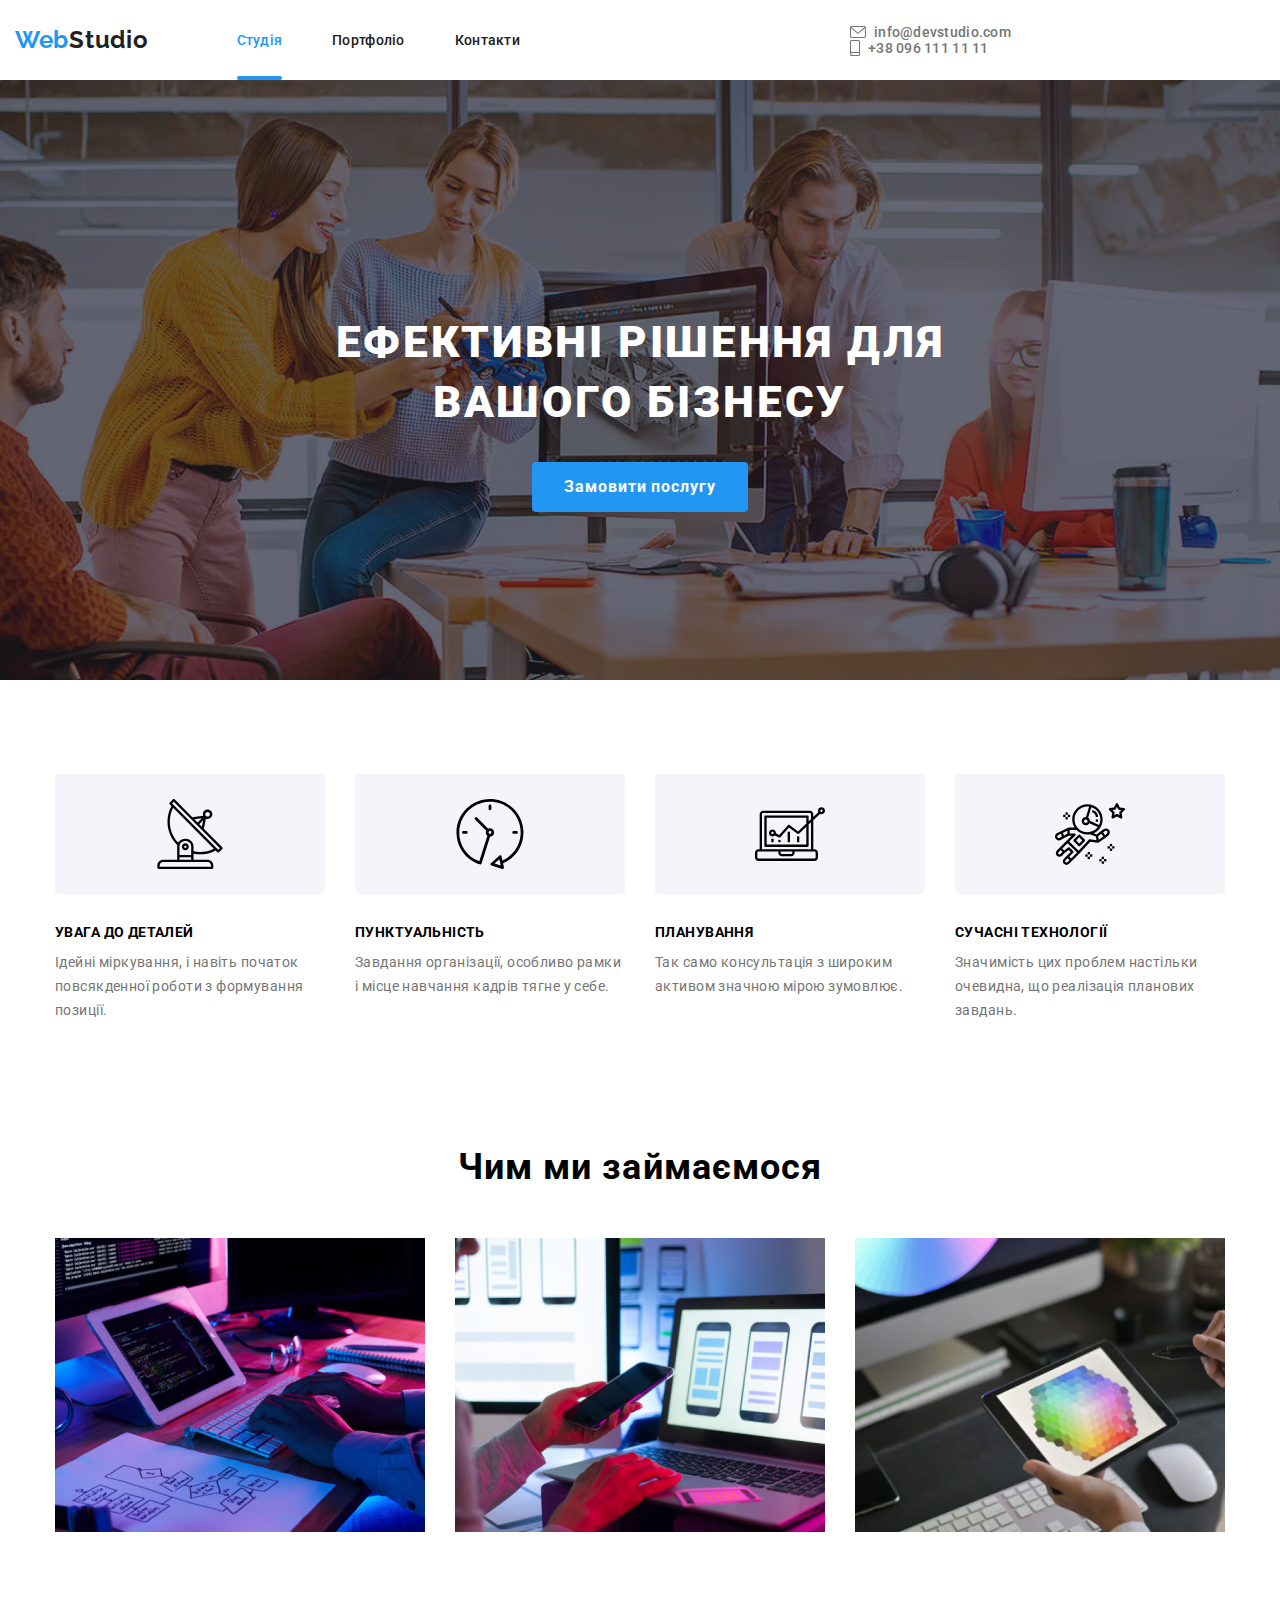
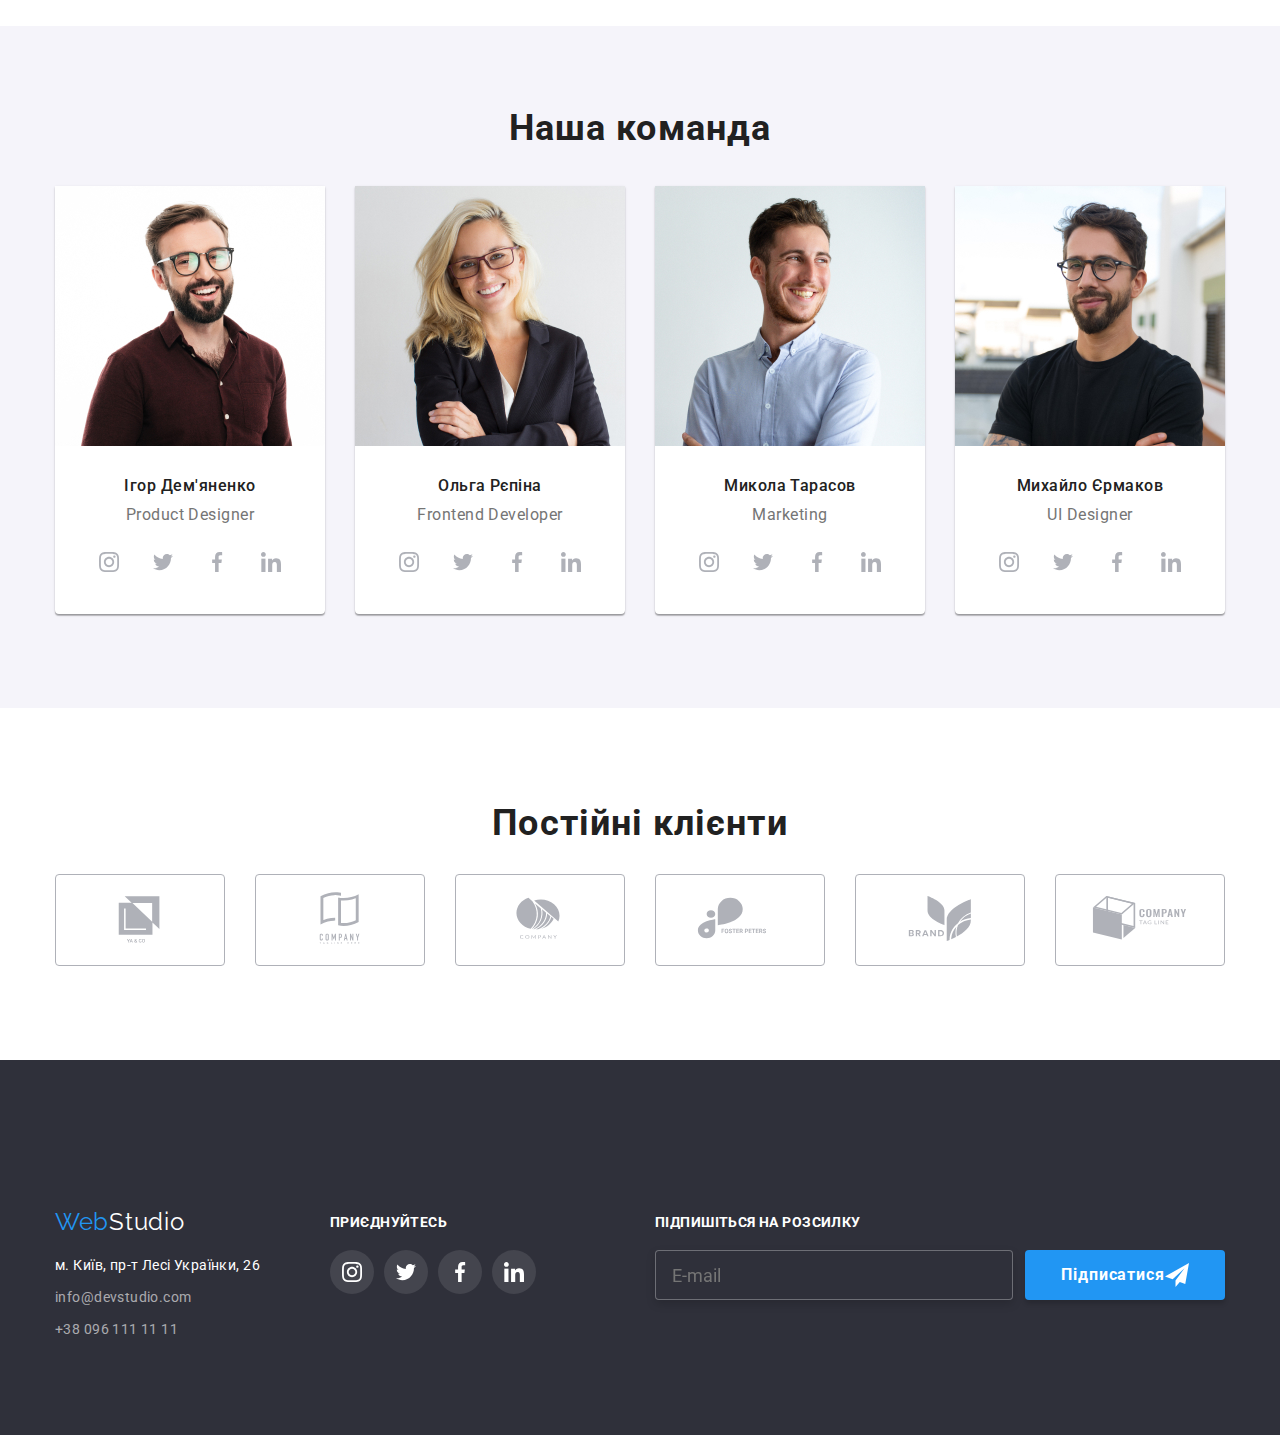
==== commit 9f3697cb: "update" ====
--- a/index.html
+++ b/index.html
@@ -19,6 +19,7 @@
     
   </head>
   <body>
+    
     <!-- HEADER -->
 
     <header class="header">
@@ -39,6 +40,12 @@
             </li>
           </ul>
         </nav>
+        <button type="button" class="menu-button" data-menu-button>
+          <svg width="40" height="40" class="menu-button-icon">
+            <use href="./imgs/icons/symbol-defs.svg#icon-menu"></use>
+          </svg>
+        </button>
+      </div>
         <ul class="nav-contacts">
           <li class="nav-contacts-item">
             <a class="nav-contacts-link" href="mailto:info@devstudio.com">
@@ -58,27 +65,26 @@
             >
           </li>
         </ul>
-      </div>
 
 
       <!-- MOBILE MENU -->
 
       <div data-menu class="mobile-menu">
         <div class="container mobile-menu-container">
-          <button type="button" class="menu-button" data-menu-button>
-            <svg width="40" height="40" class="menu-button-icon">
-              <use href="./imgs/icons/menu.svg#icon-menu"></use>
+          <button type="button" class="menu-button-close" data-menu-close>
+            <svg width="40" height="40" class="close-button-icon">
+              <use href="./imgs/icons/symbol-defs.svg#icon-close"></use>
             </svg>
           </button>
-          <!-- <div class="mobile-menu-box">
+          <div class="mobile-menu-box">
             <ul class="mobile-menu-list">
               <li class="mobile-menu-list-item"><a href="./index.html" class="mobile-menu-link">Студія</a></li>
               <li class="mobile-menu-list-item"><a href="./portfolio.html" class="mobile-menu-link">Портфоліо</a></li>
               <li class="mobile-menu-list-item"><a href="#" class="mobile-menu-link">Контакти</a></li>
             </ul>
             <ul class="mobile-menu-contacts">
-              <li class="mobile-menu-contacts-item"><a class="mobile-menu-contacts-link" href="tel:380961111111"></a></li>
-              <li class="mobile-menu-contacts-item"><a class="mobile-menu-contacts-link" href="mailto:info@devstudio.com"></a></li>
+              <li class="mobile-menu-contacts-item"><a class="mobile-menu-contacts-number" href="tel:380961111111"></a></li>
+              <li class="mobile-menu-contacts-item"><a class="mobile-menu-contacts-mail" href="mailto:info@devstudio.com"></a></li>
             </ul>
             <ul class="mobile-menu-apps">
               <li class="mobile-menu-apps-item"><a href="" class="mobile-menu-apps-link">Instagram</a></li>
@@ -86,7 +92,7 @@
               <li class="mobile-menu-apps-item"><a href="" class="mobile-menu-apps-link">Facebook</a></li>
               <li class="mobile-menu-apps-item"><a href="" class="mobile-menu-apps-link">LinkedIn</a></li>
             </ul>
-          </div> -->
+          </div>
         </div>
       </div>
     </header>
@@ -798,6 +804,5 @@
 
     <script src="./js/modal.js"></script>
     <script src="./js/menu.js"></script>
-    <script src="./js/filters.js"></script>
   </body>
 </html>
--- a/css/main.min.css
+++ b/css/main.min.css
@@ -1 +1 @@
-html{box-sizing:border-box}ul{list-style:none;padding:0;margin:0}a{text-decoration:none;color:inherit}*,*::after,*::before{box-sizing:inherit}h1,h2,h3,h4,h5,h6,p{margin:0}img{display:block;max-width:100%}a:hover,a:focus{color:#2196f3}body{font-family:"Roboto",sans-serif;font-weight:400;font-size:14px;line-height:16px}.container{margin:0 auto;padding-right:15px;padding-left:15px}@media screen and (min-width: 480px){.container{width:480px}}@media screen and (min-width: 768px){.container{width:768px}}@media screen and (min-width: 1200px){.container{width:1200px}}.section{padding-top:60px;padding-bottom:60px}@media screen and (min-width: 1200px){.section{padding-top:94px;padding-bottom:94px}}.logo{color:#212121;font-family:Raleway;font-size:24px;font-weight:700;letter-spacing:.72px}.header-logo{color:#2196f3;font-family:Raleway;font-size:24px;font-weight:700;letter-spacing:.72px}.nav-list-item{color:#212121;font-size:14px;font-weight:500;letter-spacing:.28px}.nav-contacts-item{color:#757575;font-size:14px;font-weight:500;letter-spacing:.28px}.nav-contacts-link{display:flex;align-items:center}.nav-contacts-icon{fill:#757575}.menu-button{border:none;background-color:rgba(0,0,0,0)}@media screen and (min-width: 768px){.header .container{display:flex;justify-content:space-between}.logo{margin-right:88px;padding-top:25px;padding-bottom:25px}nav{display:flex;justify-content:space-between;align-items:center}.current{color:#2196f3}.current::after{content:"";margin-top:28px;display:block;background:#2196f3;border-radius:2px;width:100%;height:4px}.nav-list{display:flex;margin-right:98px;padding-top:32px}.nav-list-item:not(:last-child){margin-right:50px}.nav-contacts-item{display:flex;align-items:center}.nav-contacts-icon{margin-right:8px}.nav-contacts-item:not(:last-child){margin-bottom:10px}.mobile-menu{display:none}}@media screen and (min-width: 1200px){.nav-list{margin-right:315px}.nav-contacts{display:flex;align-items:center}.nav-contacts-item:not(:last-child){margin-right:30px;margin-bottom:0px}}.section-hero{height:400px;background-image:linear-gradient(to right, rgba(47, 48, 58, 0.4), rgba(47, 48, 58, 0.4)),url(../imgs/jpgs/hero/hero-mobile.jpg);background-repeat:no-repeat;background-position:center;background-size:cover;text-align:center;background-color:#2f303a}.hero-title{margin-bottom:30px;color:#fff;font-size:26px;font-weight:900;line-height:42px;letter-spacing:1.56px;text-transform:uppercase}.hero-button{width:200px;height:50px;color:#fff;text-align:center;font-size:16px;font-weight:700;line-height:30px;letter-spacing:.96px;border:none;background:#2196f3;border-radius:4px}@media screen and (min-width: 768px){.section-hero{background-image:linear-gradient(to right, rgba(47, 48, 58, 0.4), rgba(47, 48, 58, 0.4)),url(../imgs/jpgs/hero/hero-tablet.jpg)}.hero-title{padding-top:118px}}@media screen and (min-width: 1200px){.section-hero{height:600px;background-image:linear-gradient(to right, rgba(47, 48, 58, 0.4), rgba(47, 48, 58, 0.4)),url(../imgs/jpgs/hero/hero-desktop.jpg)}.hero-button{width:216px;height:50px}.hero-title{padding-top:232px;color:#fff;font-size:44px;font-weight:900;line-height:60px;letter-spacing:2.64px;text-transform:uppercase}}.icons-background{display:flex;justify-content:center;align-items:center;padding-top:25px;padding-bottom:25px;background-color:#f5f4fa;border-radius:4px;margin-bottom:30px}.icons-list-item{width:450px}.icons-list-item:not(:last-child){margin-bottom:30px}.icons-list-title{text-align:center;font-weight:700;font-size:14px;letter-spacing:.03em;text-transform:uppercase;margin-bottom:10px}.icons-list-text{color:#757575;font-size:14px;line-height:24px;letter-spacing:.42px}@media screen and (min-width: 768px){.icons-list{display:flex;flex-wrap:wrap;gap:30px}.icons-list-item:not(:last-child){margin-right:30px}.icons-list-item{flex-basis:calc((100% - 60px)/2)}}@media screen and (min-width: 1200px){.icons-list-item{flex-basis:calc((100% - 60px)/4)}.icons-list{flex-wrap:nowrap}}.section-features{display:none;margin-bottom:94px}@media screen and (min-width: 1200px){.section-features{display:block}.features-title{font-weight:700;font-size:36px;line-height:42px;text-align:center;letter-spacing:.03em;margin-bottom:50px}.features-box{display:flex;justify-content:space-between}}.section-team{background-color:#f5f4fa;padding-bottom:94px;padding-top:94px}.team-title{color:#212121;text-align:center;font-size:28px;font-weight:700;letter-spacing:.84px;margin-bottom:50px}.team-list{display:flex;flex-wrap:wrap;gap:30px}.team-list-item{width:100%;border-radius:0px 0px 4px 4px;background-color:#fff;box-shadow:0px 2px 1px 0px rgba(0,0,0,.2),0px 1px 1px 0px rgba(0,0,0,.14),0px 1px 3px 0px rgba(0,0,0,.12)}.team-image{margin-bottom:30px}.team-list-title{font-weight:500;font-size:16px;line-height:19px;text-align:center;letter-spacing:.03em;color:#212121;margin-bottom:10px}.team-list-text{font-weight:400;font-size:16px;line-height:19px;text-align:center;letter-spacing:.03em;color:#757575;margin-bottom:16px}.team-list-icons{margin-bottom:30px;display:flex;justify-content:center}.team-icons-item:not(:last-child){margin-right:10px}.team-icons-link{display:flex;justify-content:center;align-items:center;width:44px;height:44px;border-radius:50%;background-color:#fff}.team-icons-link:hover,.team-icons-link:focus{background-color:#2196f3}.team-icons-link:hover .icon,.team-icons-link:focus .icon{fill:#fff}.icon{fill:#afb1b8;transition:fill 250ms ease-in}@media screen and (min-width: 767px){.team-list{display:flex;flex-wrap:wrap;gap:30px}.team-list-item{flex-basis:calc((100% - 90px)/2)}}@media screen and (min-width: 1200px){.team-list-item{flex-basis:calc((100% - 90px)/4)}.team-title{font-size:36px;letter-spacing:.03em;margin-bottom:50px}}.clients-section{margin-bottom:94px}.clients-title{margin-top:94px;margin-bottom:30px;font-size:28px;line-height:42px;text-align:center;letter-spacing:.84px;color:#212121}.clients-list{display:flex;justify-content:center;flex-wrap:wrap;gap:30px}.clients-list-item{display:flex;justify-content:center;align-items:center;width:170px;height:92px;border:1px solid #afb1b8;border-radius:4px;flex-basis:calc((100% - 60px)/2)}.clients-icon:hover{fill:#2196f3}.clients-icon{width:106px;height:60px;fill:#afb1b8}.clients-title{margin-top:94px;color:#212121;font-size:28px;font-weight:700;letter-spacing:.84px}@media screen and (min-width: 768px){.clients-list-item{flex-basis:calc((100% - 90px)/3)}}@media screen and (min-width: 1200px){.clients-title{color:#212121;text-align:center;font-size:36px;font-weight:700;letter-spacing:1.08px}.clients-list-item{flex-basis:auto}}.projects-nav-list{display:flex;flex-wrap:wrap;width:300px;margin-bottom:40px}.projects-nav-item:not(:last-child){margin-right:8px}.projects-button{color:#212121;text-align:center;font-size:16px;font-weight:500;line-height:26px;letter-spacing:.48px;border:none;border-radius:4px;background:#f5f4fa}.projects-button:hover{color:#fff;text-align:center;font-size:16px;font-weight:500;line-height:26px;letter-spacing:.48px;border-radius:4px;background:#2196f3;box-shadow:0px 2px 2px 0px rgba(0,0,0,.12),0px 1px 2px 0px rgba(0,0,0,.08),0px 3px 1px 0px rgba(0,0,0,.1)}@media screen and (min-width: 768px){.projects-nav-list{width:100%;justify-content:center}}.hide{opacity:1;animation-name:a1;animation-duration:2s;animation-fill-mode:forwards}@keyframes a1{to{opacity:0;min-height:0;min-width:0;padding:0;margin:0;border:0}}.projects-list-item{gap:30px}.projects-list-item:hover,.projects-list-item:focus{transition:box-shadow 250ms ease-in;box-shadow:1px 4px 6px 0px rgba(0,0,0,.16),0px 4px 4px 0px rgba(0,0,0,.06),0px 1px 1px 0px rgba(0,0,0,.12);cursor:pointer}.projects-list-item:not(:last-child){margin-bottom:30px}.list-header{overflow:hidden;position:relative}.list-header-text-overlay{position:absolute;overflow:auto;top:0;left:0;width:100%;height:100%;background:rgba(33,150,243,.9);transform:translateY(101%);transition:transform 250ms ease-in}.projects-list-item:hover .list-header-text-overlay{transform:translateY(0);opacity:1}.list-header-text{position:absolute;padding:77px 24px;transition:opacity 250ms ease-in;color:#fff;font-size:18px;line-height:28px;letter-spacing:.54px}.list-footer{padding:20px 24px;border:1px solid #eee}.projects-title{color:#212121;font-size:18px;font-weight:700;line-height:36px;letter-spacing:1.08px;margin-bottom:4px}.projects-text{color:#757575;font-size:16px;font-weight:400;line-height:30px;letter-spacing:.48px}@media screen and (min-width: 768px){.projects-list{display:flex;flex-wrap:wrap;gap:30px}.list-header-text{padding:49px 24px 77px}.projects-list-item{flex-basis:calc((100% - 60px)/2)}}@media screen and (min-width: 1200px){.projects-list-item{flex-basis:calc((100% - 90px)/3)}.list-header-text{padding:59px 24px}}.footer{background-color:#2f303a;text-align:center}.footer-contacts{margin-top:60px}.footer-logo{color:#fff;font-family:Raleway;font-size:24px;letter-spacing:.72px;margin-bottom:20px}.footer-web{color:#2196f3}.footer-contacts-list{margin-top:20px}.footer-contacts-item:not(:last-child){margin-bottom:8px}.footer-adress{color:#fff;font-size:14px;line-height:24px;letter-spacing:.42px}.footer-mail{color:rgba(255,255,255,.6);font-size:14px;line-height:24px;letter-spacing:.42px}.footer-number{color:rgba(255,255,255,.6);font-size:14px;line-height:24px;letter-spacing:.42px}.footer-apps{margin-top:60px}.footer-apps-title{color:#fff;font-size:14px;letter-spacing:.42px;text-transform:uppercase;margin-bottom:20px}.footer-apps-list{display:flex;justify-content:center}.footer-apps-item:not(:last-child){margin-right:10px}.footer-icons-link{display:flex;justify-content:center;align-items:center;width:44px;height:44px;border-radius:50%;background-color:rgba(255,255,255,.1)}.footer-icons-link:hover{background-color:#2196f3}.footer-icon{fill:#fff}.footer-sub{margin-top:60px}.footer-sub-title{color:#fff;font-size:14px;letter-spacing:.42px;text-transform:uppercase;margin-bottom:20px}.footer-input{display:block;width:100%;height:50px;border:1px solid rgba(255,255,255,.3);filter:drop-shadow(0px 4px 4px rgba(0, 0, 0, 0.15));border-radius:4px;font-size:18px;color:#fff;background-color:#2f303a;padding-left:16px;margin-bottom:20px;margin-right:12px}.footer-btn{border:none;width:200px;height:50px;background:#2196f3;box-shadow:0px 4px 4px rgba(0,0,0,.15);border-radius:4px;font-weight:700;font-size:16px;line-height:30px;display:inline-flex;justify-content:center;align-items:center;text-align:center;letter-spacing:.06em;color:#fff}@media screen and (min-width: 768px){.footer-tablet{display:flex;align-items:flex-start;justify-content:space-between}.footer-input{width:450px;margin-left:auto;margin-right:auto}}@media screen and (min-width: 1200px){.footer{text-align:unset}.footer-box{display:flex;justify-content:space-between}.footer-input{width:358px;margin-right:12px}.footer-contacts{margin-right:70px}.footer-sub-form{display:flex;justify-content:space-between}}.backdrop{position:fixed;top:0;left:0;width:100%;height:100%;background:rgba(0,0,0,.2);opacity:1;transition:opacity 250ms ease-in}.backdrop .is-hidden{opacity:0;visibility:hidden;pointer-events:none}.backdrop .is-hidden .modal{transform:translate(-50%, -50%) scale(0)}.modal-title{color:#212121;text-align:center;font-size:20px;font-weight:700;line-height:30px;letter-spacing:.6px}form{display:flex;flex-wrap:wrap;justify-content:center}.modal-form{position:relative}.modal-input-title{color:#757575;font-size:12px;letter-spacing:.12px;margin-bottom:4px}.modal-form-input{width:100%;padding-left:42px;width:370px;height:40px;margin-bottom:10px;border-radius:4px;border:1px solid rgba(33,33,33,.2);cursor:pointer;box-sizing:border-box}.modal-form-input:focus{outline:none}.modal-icon{position:absolute;left:12px;top:43%}.modal-input-title{letter-spacing:.12px}.modal-input-comment{color:#909090;font-size:12px;letter-spacing:.12px;width:370px;height:120px}.modal-input-comment::-moz-placeholder{position:absolute;top:10%;left:4%}.modal-input-comment::placeholder{position:absolute;top:10%;left:4%}.checkbox-label{display:flex;align-items:center;margin-bottom:31px}.checkbox-input{margin-right:8px}.checkbox-title{color:#757575;font-size:12px;letter-spacing:.36px}.checkbox-link{color:#2196f3;font-size:12px;letter-spacing:.36px;text-decoration-line:underline}.modal-button{width:200px;height:50px;border:none;border-radius:4px;background:#2196f3;box-shadow:0px 4px 4px 0px rgba(0,0,0,.15);color:#fff;text-align:center;font-size:16px;font-weight:700;line-height:30px;letter-spacing:.96px}@media screen and (min-width: 1200px){.modal-form-input{width:448px}}.modal{position:absolute;top:50%;left:50%;padding:40px;transform:translate(-50%, -50%) scale(1);width:450px;height:609px;border-radius:4px;background:#fff;box-shadow:0px 2px 1px 0px rgba(0,0,0,.2);transition:transform 250ms ease-in}.button-close{position:absolute;top:8px;right:8px;width:30px;height:30px;border-radius:50%;border:1px solid rgba(0,0,0,.1);cursor:pointer;background-color:#fff;display:flex;justify-content:center;align-items:center}@media screen and (min-width: 1200px){.modal{width:528px;height:581px}}.backdrop{position:fixed;top:0;left:0;width:100%;height:100%;background:rgba(0,0,0,.2);opacity:1;transition:opacity 250ms ease-in}.backdrop .is-hidden{opacity:0;visibility:hidden;pointer-events:none}/*# sourceMappingURL=main.min.css.map */+html{box-sizing:border-box}ul{list-style:none;padding:0;margin:0}a{text-decoration:none;color:inherit}*,*::after,*::before{box-sizing:inherit}h1,h2,h3,h4,h5,h6,p{margin:0}img{display:block;max-width:100%}a:hover,a:focus{color:#2196f3}body{font-family:"Roboto",sans-serif;font-weight:400;font-size:14px;line-height:16px}.container{margin:0 auto;padding-right:15px;padding-left:15px}@media screen and (min-width: 480px){.container{width:480px}}@media screen and (min-width: 768px){.container{width:768px}}@media screen and (min-width: 1200px){.container{width:1200px}}.section{padding-top:60px;padding-bottom:60px}@media screen and (min-width: 1200px){.section{padding-top:94px;padding-bottom:94px}}.header{padding-top:15px;padding-bottom:15px}.header .container{display:flex;align-items:center;justify-content:space-between}.menu-button{margin-bottom:10px}.logo{color:#212121;font-family:Raleway;font-size:24px;font-weight:700;letter-spacing:.72px}.header-logo{color:#2196f3;font-family:Raleway;font-size:24px;font-weight:700;letter-spacing:.72px}.nav-list-item{color:#212121;font-size:14px;font-weight:500;letter-spacing:.28px}.nav-contacts{display:none}.nav-list{display:none}.nav-contacts-item{color:#757575;font-size:14px;font-weight:500;letter-spacing:.28px}.nav-contacts-link{display:flex;align-items:center}.nav-contacts-icon{fill:#757575}@media screen and (min-width: 768px){.header{padding:0;display:flex;align-items:center}.logo{margin-right:88px;padding-top:25px;padding-bottom:25px}nav{display:flex;justify-content:space-between;align-items:center}.current{color:#2196f3}.current::after{content:"";margin-top:28px;display:block;background:#2196f3;border-radius:2px;width:100%;height:4px}.nav-list{display:flex;margin-right:70px;padding-top:32px}.nav-list-item:not(:last-child){margin-right:50px}.nav-contacts{display:flex;flex-wrap:wrap}.nav-contacts-item{display:flex;align-items:center}.nav-contacts-icon{margin-right:8px}.nav-contacts-item:not(:last-child){margin-bottom:10px}.mobile-menu,.menu-button{display:none}}@media screen and (min-width: 1200px){.nav-list{margin-right:315px}.nav-contacts{display:flex;align-items:center;padding-right:215px}.nav-contacts-item:not(:last-child){margin-right:30px;margin-bottom:0px}}.section-hero{height:400px;background-image:linear-gradient(to right, rgba(47, 48, 58, 0.4), rgba(47, 48, 58, 0.4)),url(../imgs/jpgs/hero/hero-mobile.jpg);background-repeat:no-repeat;background-position:center;background-size:cover;text-align:center;background-color:#2f303a}.hero-title{padding-top:116px;margin-bottom:30px;color:#fff;font-size:26px;font-weight:900;line-height:42px;letter-spacing:1.56px;text-transform:uppercase}.hero-button{width:200px;height:50px;color:#fff;text-align:center;font-size:16px;font-weight:700;line-height:30px;letter-spacing:.96px;border:none;background:#2196f3;border-radius:4px}@media screen and (min-width: 768px){.section-hero{background-image:linear-gradient(to right, rgba(47, 48, 58, 0.4), rgba(47, 48, 58, 0.4)),url(../imgs/jpgs/hero/hero-tablet.jpg)}.hero-title{padding-top:118px}}@media screen and (min-width: 1200px){.section-hero{height:600px;background-image:linear-gradient(to right, rgba(47, 48, 58, 0.4), rgba(47, 48, 58, 0.4)),url(../imgs/jpgs/hero/hero-desktop.jpg)}.hero-button{width:216px;height:50px}.hero-title{padding-top:232px;color:#fff;font-size:44px;font-weight:900;line-height:60px;letter-spacing:2.64px;text-transform:uppercase}}.icons-background{display:flex;justify-content:center;align-items:center;padding-top:25px;padding-bottom:25px;background-color:#f5f4fa;border-radius:4px;margin-bottom:30px}.icons-list-item{width:450px}.icons-list-item:not(:last-child){margin-bottom:30px}.icons-list-title{text-align:center;font-weight:700;font-size:14px;letter-spacing:.03em;text-transform:uppercase;margin-bottom:10px}.icons-list-text{color:#757575;font-size:14px;line-height:24px;letter-spacing:.42px}@media screen and (min-width: 768px){.icons-list{display:flex;flex-wrap:wrap;gap:30px}.icons-list-title{display:flex;flex:start}.icons-list-item{flex-basis:calc((100% - 60px)/2)}}@media screen and (min-width: 1200px){.icons-list-item{flex-basis:calc((100% - 60px)/4)}.icons-list{flex-wrap:nowrap}}.section-features{display:none;margin-bottom:94px}@media screen and (min-width: 1200px){.section-features{display:block}.features-title{font-weight:700;font-size:36px;line-height:42px;text-align:center;letter-spacing:.03em;margin-bottom:50px}.features-box{display:flex;justify-content:space-between}}.section-team{background-color:#f5f4fa;padding-bottom:94px;padding-top:94px}.team-title{color:#212121;text-align:center;font-size:28px;font-weight:700;letter-spacing:.84px;margin-bottom:50px}.team-list{display:flex;flex-wrap:wrap;gap:30px}.team-list-item{width:100%;border-radius:0px 0px 4px 4px;background-color:#fff;box-shadow:0px 2px 1px 0px rgba(0,0,0,.2),0px 1px 1px 0px rgba(0,0,0,.14),0px 1px 3px 0px rgba(0,0,0,.12)}.team-image{margin-bottom:30px}.team-list-title{font-weight:500;font-size:16px;line-height:19px;text-align:center;letter-spacing:.03em;color:#212121;margin-bottom:10px}.team-list-text{font-weight:400;font-size:16px;line-height:19px;text-align:center;letter-spacing:.03em;color:#757575;margin-bottom:16px}.team-list-icons{margin-bottom:30px;display:flex;justify-content:center}.team-icons-item:not(:last-child){margin-right:10px}.team-icons-link{display:flex;justify-content:center;align-items:center;width:44px;height:44px;border-radius:50%;background-color:#fff}.team-icons-link:hover,.team-icons-link:focus{background-color:#2196f3}.team-icons-link:hover .icon,.team-icons-link:focus .icon{fill:#fff}.icon{fill:#afb1b8;transition:fill 250ms ease-in}@media screen and (min-width: 767px){.team-list{display:flex;flex-wrap:wrap;gap:30px}.team-list-item{flex-basis:calc((100% - 90px)/2)}}@media screen and (min-width: 1200px){.team-list-item{flex-basis:calc((100% - 90px)/4)}.team-title{font-size:36px;letter-spacing:.03em;margin-bottom:50px}}.clients-section{margin-bottom:94px}.clients-title{margin-top:94px;margin-bottom:30px;font-size:28px;line-height:42px;text-align:center;letter-spacing:.84px;color:#212121}.clients-list{display:flex;justify-content:center;flex-wrap:wrap;gap:30px}.clients-list-item{display:flex;justify-content:center;align-items:center;width:170px;height:92px;border:1px solid #afb1b8;border-radius:4px;flex-basis:calc((100% - 60px)/2)}.clients-icon:hover{fill:#2196f3}.clients-icon{width:106px;height:60px;fill:#afb1b8}.clients-title{margin-top:94px;color:#212121;font-size:28px;font-weight:700;letter-spacing:.84px}@media screen and (min-width: 768px){.clients-list-item{flex-basis:calc((100% - 90px)/3)}}@media screen and (min-width: 1200px){.clients-title{color:#212121;text-align:center;font-size:36px;font-weight:700;letter-spacing:1.08px}.clients-list-item{flex-basis:auto}}.projects-nav-list{display:flex;flex-wrap:wrap;width:336px;margin-bottom:40px}.projects-nav-item{margin-bottom:15px}.projects-nav-item:not(:last-child){margin-right:8px}.projects-button{padding:6px 22px;color:#212121;text-align:center;font-size:16px;font-weight:500;line-height:26px;letter-spacing:.48px;border:none;border-radius:4px;background:#f5f4fa}.projects-button:hover{color:#fff;text-align:center;font-size:16px;font-weight:500;line-height:26px;letter-spacing:.48px;border-radius:4px;background:#2196f3;box-shadow:0px 2px 2px 0px rgba(0,0,0,.12),0px 1px 2px 0px rgba(0,0,0,.08),0px 3px 1px 0px rgba(0,0,0,.1)}@media screen and (min-width: 768px){.projects-nav-list{width:100%;justify-content:center}}.hide{opacity:1;animation-name:a1;animation-duration:250ms;animation-fill-mode:forwards}@keyframes a1{to{opacity:0;min-height:0;min-width:0;padding:0;margin:0;border:0}}.projects-list-item{gap:30px}.projects-list-item:hover,.projects-list-item:focus{transition:box-shadow 250ms ease-in;box-shadow:1px 4px 6px 0px rgba(0,0,0,.16),0px 4px 4px 0px rgba(0,0,0,.06),0px 1px 1px 0px rgba(0,0,0,.12);cursor:pointer}.projects-list-item:not(:last-child){margin-bottom:30px}.list-header{overflow:hidden;position:relative}.list-header-text-overlay{position:absolute;overflow:auto;top:0;left:0;width:100%;height:100%;background:rgba(33,150,243,.9);transform:translateY(101%);transition:transform 250ms ease-in}.projects-list-item:hover .list-header-text-overlay{transform:translateY(0);opacity:1}.list-header-text{position:absolute;padding:77px 24px;transition:opacity 250ms ease-in;color:#fff;font-size:18px;line-height:28px;letter-spacing:.54px}.list-footer{padding:20px 24px;border:1px solid #eee}.projects-title{color:#212121;font-size:18px;font-weight:700;line-height:36px;letter-spacing:1.08px;margin-bottom:4px}.projects-text{color:#757575;font-size:16px;font-weight:400;line-height:30px;letter-spacing:.48px}@media screen and (min-width: 768px){.projects-list{display:flex;flex-wrap:wrap;gap:30px}.list-header-text{padding:49px 24px 77px}.projects-list-item{flex-basis:calc((100% - 60px)/2)}}@media screen and (min-width: 1200px){.projects-list-item{flex-basis:calc((100% - 90px)/3)}.list-header-text{padding:59px 24px}}.footer{background-color:#2f303a;text-align:center}.footer-contacts{margin-top:60px}.footer-logo{color:#fff;font-family:Raleway;font-size:24px;letter-spacing:.72px;margin-bottom:20px}.footer-web{color:#2196f3}.footer-contacts-list{margin-top:20px}.footer-contacts-item:not(:last-child){margin-bottom:8px}.footer-adress{color:#fff;font-size:14px;line-height:24px;letter-spacing:.42px}.footer-mail{color:rgba(255,255,255,.6);font-size:14px;line-height:24px;letter-spacing:.42px}.footer-number{color:rgba(255,255,255,.6);font-size:14px;line-height:24px;letter-spacing:.42px}.footer-apps{margin-top:60px}.footer-apps-title{color:#fff;font-size:14px;letter-spacing:.42px;text-transform:uppercase;margin-bottom:20px}.footer-apps-list{display:flex;justify-content:center}.footer-apps-item:not(:last-child){margin-right:10px}.footer-icons-link{display:flex;justify-content:center;align-items:center;width:44px;height:44px;border-radius:50%;background-color:rgba(255,255,255,.1)}.footer-icons-link:hover{background-color:#2196f3}.footer-icon{fill:#fff}.footer-sub{margin-top:60px}.footer-sub-title{color:#fff;font-size:14px;letter-spacing:.42px;text-transform:uppercase;margin-bottom:20px}.footer-input{display:block;width:100%;height:50px;border:1px solid rgba(255,255,255,.3);filter:drop-shadow(0px 4px 4px rgba(0, 0, 0, 0.15));border-radius:4px;font-size:18px;color:#fff;background-color:#2f303a;padding-left:16px;margin-bottom:20px;margin-right:12px}.footer-btn{border:none;width:200px;height:50px;background:#2196f3;box-shadow:0px 4px 4px rgba(0,0,0,.15);border-radius:4px;font-weight:700;font-size:16px;line-height:30px;display:inline-flex;justify-content:center;align-items:center;text-align:center;letter-spacing:.06em;color:#fff}@media screen and (min-width: 768px){.footer-tablet{display:flex;align-items:flex-start;justify-content:space-between}.footer-input{width:450px;margin-left:auto;margin-right:auto}}@media screen and (min-width: 1200px){.footer{text-align:unset}.footer-box{display:flex;justify-content:space-between}.footer-input{width:358px;margin-right:12px}.footer-contacts{margin-right:70px}.footer-sub-form{display:flex;justify-content:space-between}}.backdrop{position:fixed;top:0;left:0;width:100%;height:100%;background:rgba(0,0,0,.2);opacity:1;transition:opacity 250ms ease-in}.backdrop .is-hidden{opacity:0;visibility:hidden;pointer-events:none}.backdrop .is-hidden .modal{transform:translate(-50%, -50%) scale(0)}.modal-title{color:#212121;text-align:center;font-size:20px;font-weight:700;line-height:30px;letter-spacing:.6px}form{display:flex;flex-wrap:wrap;justify-content:center}.modal-form{position:relative}.modal-input-title{color:#757575;font-size:12px;letter-spacing:.12px;margin-bottom:4px}.modal-form-input{width:100%;padding-left:42px;width:370px;height:40px;margin-bottom:10px;border-radius:4px;border:1px solid rgba(33,33,33,.2);cursor:pointer;box-sizing:border-box}.modal-form-input:focus{outline:none}.modal-icon{position:absolute;left:12px;top:43%}.modal-input-title{letter-spacing:.12px}.modal-input-comment{color:#909090;font-size:12px;letter-spacing:.12px;width:370px;height:120px}.modal-input-comment::-moz-placeholder{position:absolute;top:10%;left:4%}.modal-input-comment::placeholder{position:absolute;top:10%;left:4%}.checkbox-label{display:flex;align-items:center;margin-bottom:31px}.checkbox-input{margin-right:8px}.checkbox-title{color:#757575;font-size:12px;letter-spacing:.36px}.checkbox-link{color:#2196f3;font-size:12px;letter-spacing:.36px;text-decoration-line:underline}.modal-button{width:200px;height:50px;border:none;border-radius:4px;background:#2196f3;box-shadow:0px 4px 4px 0px rgba(0,0,0,.15);color:#fff;text-align:center;font-size:16px;font-weight:700;line-height:30px;letter-spacing:.96px}@media screen and (min-width: 1200px){.modal-form-input{width:448px}}.modal{position:absolute;top:50%;left:50%;padding:40px;transform:translate(-50%, -50%) scale(1);width:450px;height:609px;border-radius:4px;background:#fff;box-shadow:0px 2px 1px 0px rgba(0,0,0,.2);transition:transform 250ms ease-in}.button-close{position:absolute;top:8px;right:8px;width:30px;height:30px;border-radius:50%;border:1px solid rgba(0,0,0,.1);cursor:pointer;background-color:#fff;display:flex;justify-content:center;align-items:center}@media screen and (min-width: 1200px){.modal{width:528px;height:581px}}@media screen and (max-width: 768px){.mobile-menu{position:fixed;z-index:100;top:0;left:0;width:100vw;height:100vh;overflow:auto;background-color:#fff;color:#212121;font-size:40px;font-weight:500;letter-spacing:.8px;opacity:0;visibility:hidden;pointer-events:none;transform:translateX(100%)}.mobile-menu.is-open{opacity:1;visibility:visible;pointer-events:auto;transform:translateX(0);transition:opacity 250ms ease-in,transform 250ms ease-in}.menu-button{border:none;background-color:rgba(0,0,0,0)}.menu-button-close{position:absolute;top:10px;right:10px;border:none;background-color:rgba(0,0,0,0)}.close-button-icon{width:40px;height:40px}.mobile-menu-list{margin-bottom:302px}.mobile-menu-list-item:not(:last-child){margin-bottom:33px}.mobile-menu-link{color:#212121;font-size:40px;font-weight:500;letter-spacing:.8px}.mobile-menu-contacts{margin-bottom:64px}.mobile-menu-contacts-item:not(:last-child){margin-bottom:32px}.mobile-menu-contacts-number{color:#757575;font-size:24px;font-weight:500;letter-spacing:.48px}.mobile-menu-contacts-mail{color:#2196f3;font-size:34px;font-weight:500;letter-spacing:.68px}.mobile-menu-apps{display:flex;justify-content:space-between}.mobile-menu-apps-item:not(:last-child){padding-right:10px;border-right:1px solid rgba(33,33,33,.2)}.mobile-menu-apps-item:not(:first-child){padding-left:10px}.mobile-menu-apps-link{color:#2196f3;font-size:18px;font-weight:500;line-height:22px;letter-spacing:.36px}.mobile-menu-container{position:relative;padding-top:48px;padding-left:40px;padding-bottom:48px}.menu-button{position:absolute;top:10px;right:15px;border:none;background-color:rgba(0,0,0,0)}}/*# sourceMappingURL=main.min.css.map */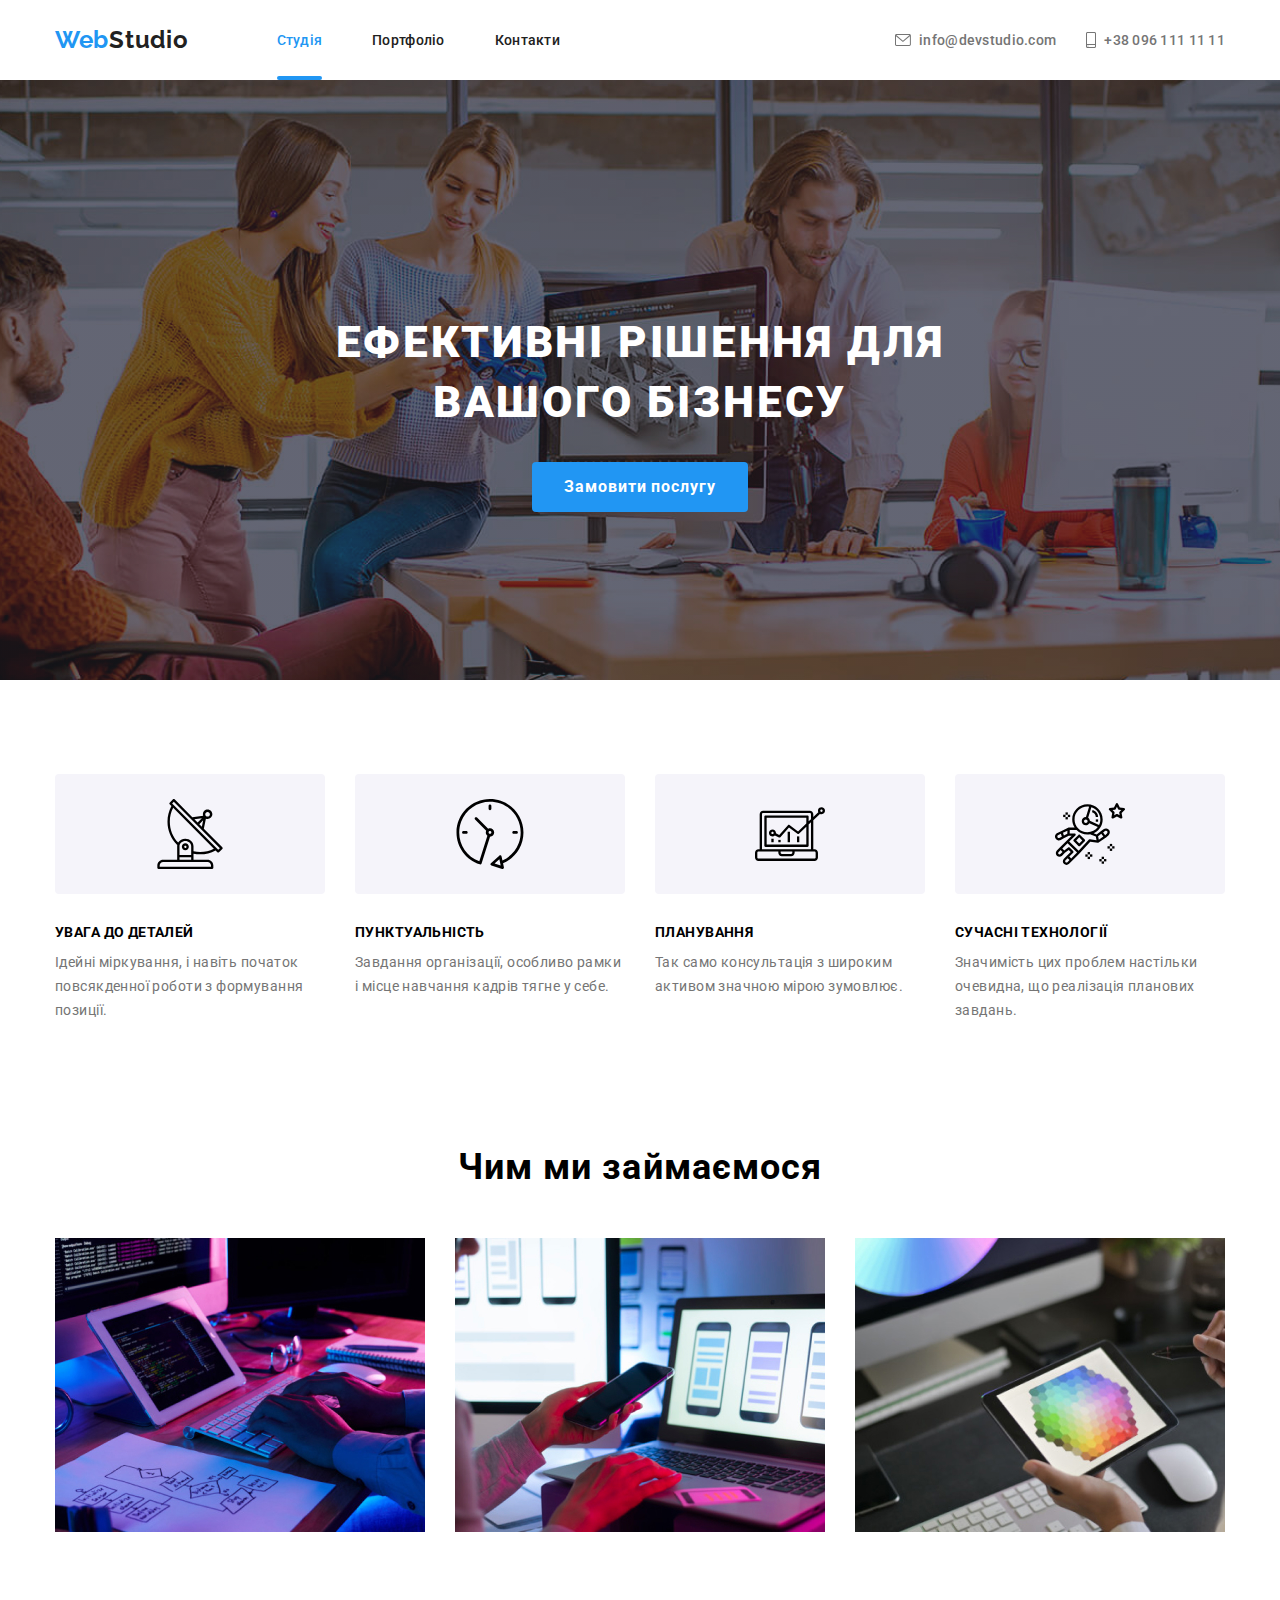
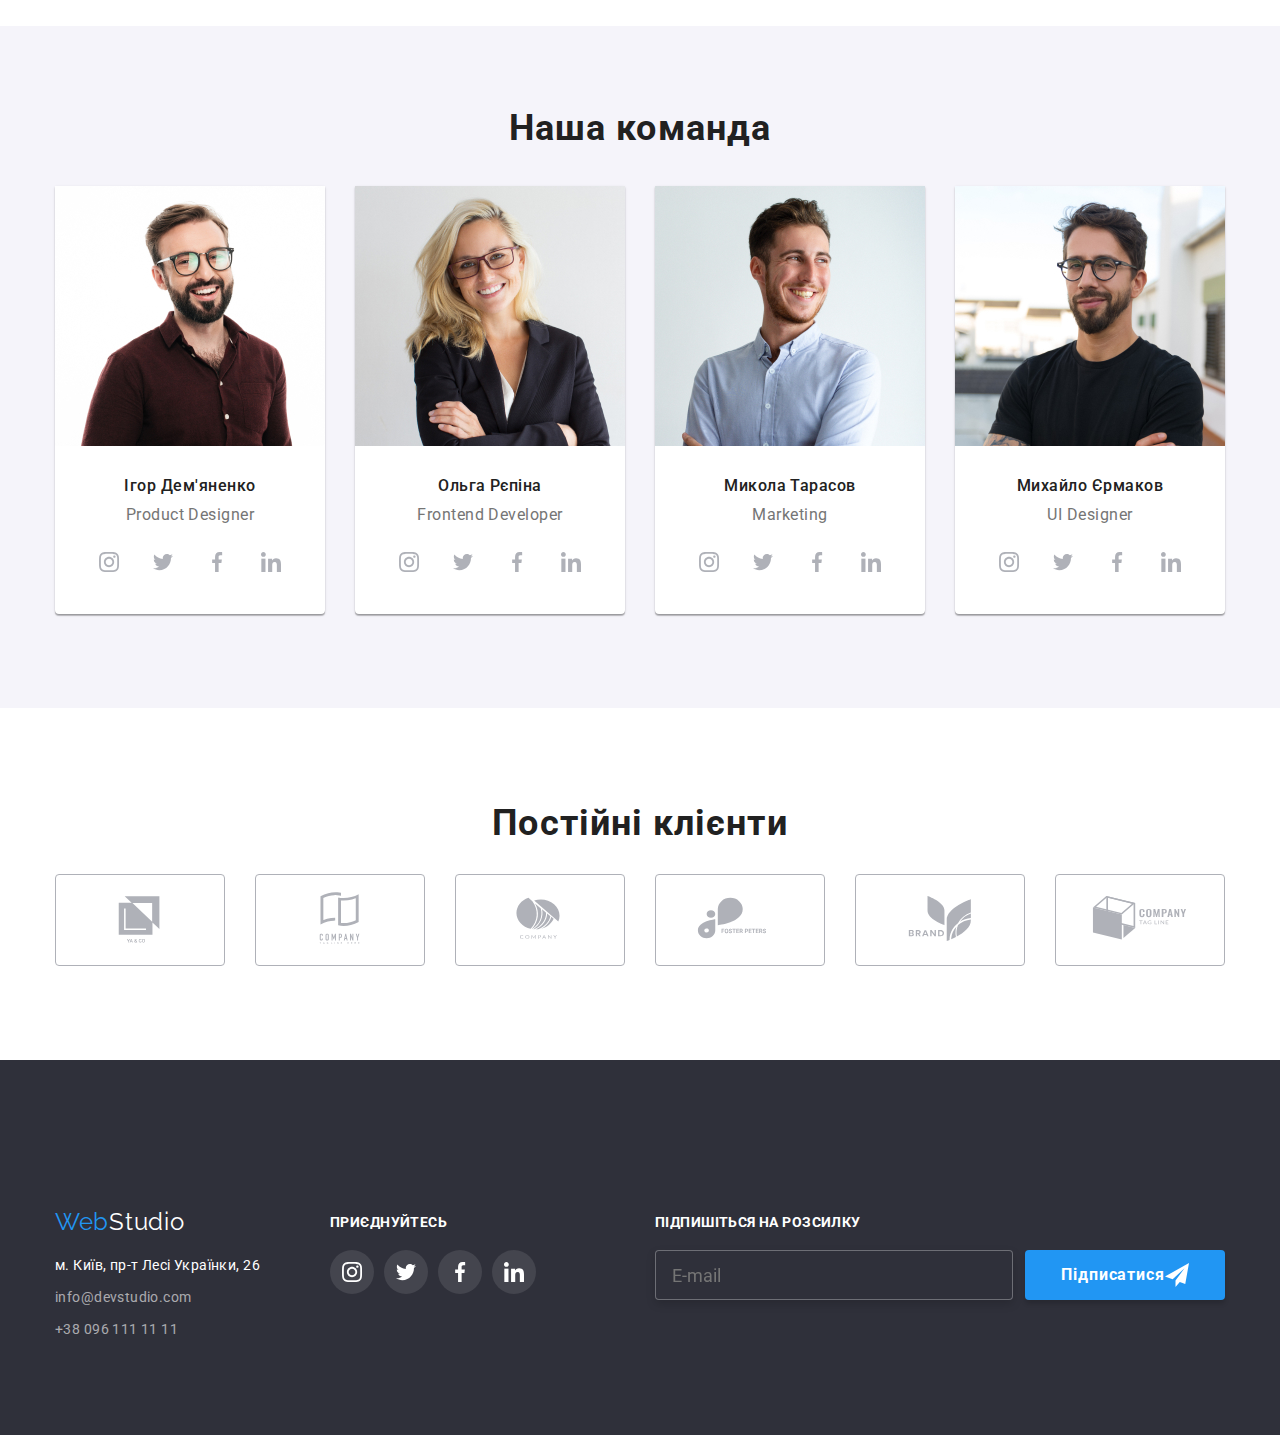
==== commit a21274ab: "update" ====
--- a/index.html
+++ b/index.html
@@ -45,7 +45,6 @@
             <use href="./imgs/icons/symbol-defs.svg#icon-menu"></use>
           </svg>
         </button>
-      </div>
         <ul class="nav-contacts">
           <li class="nav-contacts-item">
             <a class="nav-contacts-link" href="mailto:info@devstudio.com">
@@ -53,18 +52,19 @@
                 <use href="./imgs/icons/symbol-defs.svg#icon-envelope"></use>
               </svg>
               info@devstudio.com</a
-            >
-          </li>
-
-          <li class="nav-contacts-item">
-            <a class="nav-contacts-link" href="tel:380961111111">
-              <svg class="nav-contacts-icon" width="10px" height="16px">
-                <use href="./imgs/icons/symbol-defs.svg#icon-smartphone"></use>
-              </svg>
-              +38 096 111 11 11</a
-            >
-          </li>
-        </ul>
+              >
+            </li>
+            
+            <li class="nav-contacts-item">
+              <a class="nav-contacts-link" href="tel:380961111111">
+                <svg class="nav-contacts-icon" width="10px" height="16px">
+                  <use href="./imgs/icons/symbol-defs.svg#icon-smartphone"></use>
+                </svg>
+                +38 096 111 11 11</a
+                >
+              </li>
+            </ul>
+          </div>
 
 
       <!-- MOBILE MENU -->
--- a/css/main.min.css
+++ b/css/main.min.css
@@ -1 +1 @@
-html{box-sizing:border-box}ul{list-style:none;padding:0;margin:0}a{text-decoration:none;color:inherit}*,*::after,*::before{box-sizing:inherit}h1,h2,h3,h4,h5,h6,p{margin:0}img{display:block;max-width:100%}a:hover,a:focus{color:#2196f3}body{font-family:"Roboto",sans-serif;font-weight:400;font-size:14px;line-height:16px}.container{margin:0 auto;padding-right:15px;padding-left:15px}@media screen and (min-width: 480px){.container{width:480px}}@media screen and (min-width: 768px){.container{width:768px}}@media screen and (min-width: 1200px){.container{width:1200px}}.section{padding-top:60px;padding-bottom:60px}@media screen and (min-width: 1200px){.section{padding-top:94px;padding-bottom:94px}}.header{padding-top:15px;padding-bottom:15px}.header .container{display:flex;align-items:center;justify-content:space-between}.menu-button{margin-bottom:10px}.logo{color:#212121;font-family:Raleway;font-size:24px;font-weight:700;letter-spacing:.72px}.header-logo{color:#2196f3;font-family:Raleway;font-size:24px;font-weight:700;letter-spacing:.72px}.nav-list-item{color:#212121;font-size:14px;font-weight:500;letter-spacing:.28px}.nav-contacts{display:none}.nav-list{display:none}.nav-contacts-item{color:#757575;font-size:14px;font-weight:500;letter-spacing:.28px}.nav-contacts-link{display:flex;align-items:center}.nav-contacts-icon{fill:#757575}@media screen and (min-width: 768px){.header{padding:0;display:flex;align-items:center}.logo{margin-right:88px;padding-top:25px;padding-bottom:25px}nav{display:flex;justify-content:space-between;align-items:center}.current{color:#2196f3}.current::after{content:"";margin-top:28px;display:block;background:#2196f3;border-radius:2px;width:100%;height:4px}.nav-list{display:flex;margin-right:70px;padding-top:32px}.nav-list-item:not(:last-child){margin-right:50px}.nav-contacts{display:flex;flex-wrap:wrap}.nav-contacts-item{display:flex;align-items:center}.nav-contacts-icon{margin-right:8px}.nav-contacts-item:not(:last-child){margin-bottom:10px}.mobile-menu,.menu-button{display:none}}@media screen and (min-width: 1200px){.nav-list{margin-right:315px}.nav-contacts{display:flex;align-items:center;padding-right:215px}.nav-contacts-item:not(:last-child){margin-right:30px;margin-bottom:0px}}.section-hero{height:400px;background-image:linear-gradient(to right, rgba(47, 48, 58, 0.4), rgba(47, 48, 58, 0.4)),url(../imgs/jpgs/hero/hero-mobile.jpg);background-repeat:no-repeat;background-position:center;background-size:cover;text-align:center;background-color:#2f303a}.hero-title{padding-top:116px;margin-bottom:30px;color:#fff;font-size:26px;font-weight:900;line-height:42px;letter-spacing:1.56px;text-transform:uppercase}.hero-button{width:200px;height:50px;color:#fff;text-align:center;font-size:16px;font-weight:700;line-height:30px;letter-spacing:.96px;border:none;background:#2196f3;border-radius:4px}@media screen and (min-width: 768px){.section-hero{background-image:linear-gradient(to right, rgba(47, 48, 58, 0.4), rgba(47, 48, 58, 0.4)),url(../imgs/jpgs/hero/hero-tablet.jpg)}.hero-title{padding-top:118px}}@media screen and (min-width: 1200px){.section-hero{height:600px;background-image:linear-gradient(to right, rgba(47, 48, 58, 0.4), rgba(47, 48, 58, 0.4)),url(../imgs/jpgs/hero/hero-desktop.jpg)}.hero-button{width:216px;height:50px}.hero-title{padding-top:232px;color:#fff;font-size:44px;font-weight:900;line-height:60px;letter-spacing:2.64px;text-transform:uppercase}}.icons-background{display:flex;justify-content:center;align-items:center;padding-top:25px;padding-bottom:25px;background-color:#f5f4fa;border-radius:4px;margin-bottom:30px}.icons-list-item{width:450px}.icons-list-item:not(:last-child){margin-bottom:30px}.icons-list-title{text-align:center;font-weight:700;font-size:14px;letter-spacing:.03em;text-transform:uppercase;margin-bottom:10px}.icons-list-text{color:#757575;font-size:14px;line-height:24px;letter-spacing:.42px}@media screen and (min-width: 768px){.icons-list{display:flex;flex-wrap:wrap;gap:30px}.icons-list-title{display:flex;flex:start}.icons-list-item{flex-basis:calc((100% - 60px)/2)}}@media screen and (min-width: 1200px){.icons-list-item{flex-basis:calc((100% - 60px)/4)}.icons-list{flex-wrap:nowrap}}.section-features{display:none;margin-bottom:94px}@media screen and (min-width: 1200px){.section-features{display:block}.features-title{font-weight:700;font-size:36px;line-height:42px;text-align:center;letter-spacing:.03em;margin-bottom:50px}.features-box{display:flex;justify-content:space-between}}.section-team{background-color:#f5f4fa;padding-bottom:94px;padding-top:94px}.team-title{color:#212121;text-align:center;font-size:28px;font-weight:700;letter-spacing:.84px;margin-bottom:50px}.team-list{display:flex;flex-wrap:wrap;gap:30px}.team-list-item{width:100%;border-radius:0px 0px 4px 4px;background-color:#fff;box-shadow:0px 2px 1px 0px rgba(0,0,0,.2),0px 1px 1px 0px rgba(0,0,0,.14),0px 1px 3px 0px rgba(0,0,0,.12)}.team-image{margin-bottom:30px}.team-list-title{font-weight:500;font-size:16px;line-height:19px;text-align:center;letter-spacing:.03em;color:#212121;margin-bottom:10px}.team-list-text{font-weight:400;font-size:16px;line-height:19px;text-align:center;letter-spacing:.03em;color:#757575;margin-bottom:16px}.team-list-icons{margin-bottom:30px;display:flex;justify-content:center}.team-icons-item:not(:last-child){margin-right:10px}.team-icons-link{display:flex;justify-content:center;align-items:center;width:44px;height:44px;border-radius:50%;background-color:#fff}.team-icons-link:hover,.team-icons-link:focus{background-color:#2196f3}.team-icons-link:hover .icon,.team-icons-link:focus .icon{fill:#fff}.icon{fill:#afb1b8;transition:fill 250ms ease-in}@media screen and (min-width: 767px){.team-list{display:flex;flex-wrap:wrap;gap:30px}.team-list-item{flex-basis:calc((100% - 90px)/2)}}@media screen and (min-width: 1200px){.team-list-item{flex-basis:calc((100% - 90px)/4)}.team-title{font-size:36px;letter-spacing:.03em;margin-bottom:50px}}.clients-section{margin-bottom:94px}.clients-title{margin-top:94px;margin-bottom:30px;font-size:28px;line-height:42px;text-align:center;letter-spacing:.84px;color:#212121}.clients-list{display:flex;justify-content:center;flex-wrap:wrap;gap:30px}.clients-list-item{display:flex;justify-content:center;align-items:center;width:170px;height:92px;border:1px solid #afb1b8;border-radius:4px;flex-basis:calc((100% - 60px)/2)}.clients-icon:hover{fill:#2196f3}.clients-icon{width:106px;height:60px;fill:#afb1b8}.clients-title{margin-top:94px;color:#212121;font-size:28px;font-weight:700;letter-spacing:.84px}@media screen and (min-width: 768px){.clients-list-item{flex-basis:calc((100% - 90px)/3)}}@media screen and (min-width: 1200px){.clients-title{color:#212121;text-align:center;font-size:36px;font-weight:700;letter-spacing:1.08px}.clients-list-item{flex-basis:auto}}.projects-nav-list{display:flex;flex-wrap:wrap;width:336px;margin-bottom:40px}.projects-nav-item{margin-bottom:15px}.projects-nav-item:not(:last-child){margin-right:8px}.projects-button{padding:6px 22px;color:#212121;text-align:center;font-size:16px;font-weight:500;line-height:26px;letter-spacing:.48px;border:none;border-radius:4px;background:#f5f4fa}.projects-button:hover{color:#fff;text-align:center;font-size:16px;font-weight:500;line-height:26px;letter-spacing:.48px;border-radius:4px;background:#2196f3;box-shadow:0px 2px 2px 0px rgba(0,0,0,.12),0px 1px 2px 0px rgba(0,0,0,.08),0px 3px 1px 0px rgba(0,0,0,.1)}@media screen and (min-width: 768px){.projects-nav-list{width:100%;justify-content:center}}.hide{opacity:1;animation-name:a1;animation-duration:250ms;animation-fill-mode:forwards}@keyframes a1{to{opacity:0;min-height:0;min-width:0;padding:0;margin:0;border:0}}.projects-list-item{gap:30px}.projects-list-item:hover,.projects-list-item:focus{transition:box-shadow 250ms ease-in;box-shadow:1px 4px 6px 0px rgba(0,0,0,.16),0px 4px 4px 0px rgba(0,0,0,.06),0px 1px 1px 0px rgba(0,0,0,.12);cursor:pointer}.projects-list-item:not(:last-child){margin-bottom:30px}.list-header{overflow:hidden;position:relative}.list-header-text-overlay{position:absolute;overflow:auto;top:0;left:0;width:100%;height:100%;background:rgba(33,150,243,.9);transform:translateY(101%);transition:transform 250ms ease-in}.projects-list-item:hover .list-header-text-overlay{transform:translateY(0);opacity:1}.list-header-text{position:absolute;padding:77px 24px;transition:opacity 250ms ease-in;color:#fff;font-size:18px;line-height:28px;letter-spacing:.54px}.list-footer{padding:20px 24px;border:1px solid #eee}.projects-title{color:#212121;font-size:18px;font-weight:700;line-height:36px;letter-spacing:1.08px;margin-bottom:4px}.projects-text{color:#757575;font-size:16px;font-weight:400;line-height:30px;letter-spacing:.48px}@media screen and (min-width: 768px){.projects-list{display:flex;flex-wrap:wrap;gap:30px}.list-header-text{padding:49px 24px 77px}.projects-list-item{flex-basis:calc((100% - 60px)/2)}}@media screen and (min-width: 1200px){.projects-list-item{flex-basis:calc((100% - 90px)/3)}.list-header-text{padding:59px 24px}}.footer{background-color:#2f303a;text-align:center}.footer-contacts{margin-top:60px}.footer-logo{color:#fff;font-family:Raleway;font-size:24px;letter-spacing:.72px;margin-bottom:20px}.footer-web{color:#2196f3}.footer-contacts-list{margin-top:20px}.footer-contacts-item:not(:last-child){margin-bottom:8px}.footer-adress{color:#fff;font-size:14px;line-height:24px;letter-spacing:.42px}.footer-mail{color:rgba(255,255,255,.6);font-size:14px;line-height:24px;letter-spacing:.42px}.footer-number{color:rgba(255,255,255,.6);font-size:14px;line-height:24px;letter-spacing:.42px}.footer-apps{margin-top:60px}.footer-apps-title{color:#fff;font-size:14px;letter-spacing:.42px;text-transform:uppercase;margin-bottom:20px}.footer-apps-list{display:flex;justify-content:center}.footer-apps-item:not(:last-child){margin-right:10px}.footer-icons-link{display:flex;justify-content:center;align-items:center;width:44px;height:44px;border-radius:50%;background-color:rgba(255,255,255,.1)}.footer-icons-link:hover{background-color:#2196f3}.footer-icon{fill:#fff}.footer-sub{margin-top:60px}.footer-sub-title{color:#fff;font-size:14px;letter-spacing:.42px;text-transform:uppercase;margin-bottom:20px}.footer-input{display:block;width:100%;height:50px;border:1px solid rgba(255,255,255,.3);filter:drop-shadow(0px 4px 4px rgba(0, 0, 0, 0.15));border-radius:4px;font-size:18px;color:#fff;background-color:#2f303a;padding-left:16px;margin-bottom:20px;margin-right:12px}.footer-btn{border:none;width:200px;height:50px;background:#2196f3;box-shadow:0px 4px 4px rgba(0,0,0,.15);border-radius:4px;font-weight:700;font-size:16px;line-height:30px;display:inline-flex;justify-content:center;align-items:center;text-align:center;letter-spacing:.06em;color:#fff}@media screen and (min-width: 768px){.footer-tablet{display:flex;align-items:flex-start;justify-content:space-between}.footer-input{width:450px;margin-left:auto;margin-right:auto}}@media screen and (min-width: 1200px){.footer{text-align:unset}.footer-box{display:flex;justify-content:space-between}.footer-input{width:358px;margin-right:12px}.footer-contacts{margin-right:70px}.footer-sub-form{display:flex;justify-content:space-between}}.backdrop{position:fixed;top:0;left:0;width:100%;height:100%;background:rgba(0,0,0,.2);opacity:1;transition:opacity 250ms ease-in}.backdrop .is-hidden{opacity:0;visibility:hidden;pointer-events:none}.backdrop .is-hidden .modal{transform:translate(-50%, -50%) scale(0)}.modal-title{color:#212121;text-align:center;font-size:20px;font-weight:700;line-height:30px;letter-spacing:.6px}form{display:flex;flex-wrap:wrap;justify-content:center}.modal-form{position:relative}.modal-input-title{color:#757575;font-size:12px;letter-spacing:.12px;margin-bottom:4px}.modal-form-input{width:100%;padding-left:42px;width:370px;height:40px;margin-bottom:10px;border-radius:4px;border:1px solid rgba(33,33,33,.2);cursor:pointer;box-sizing:border-box}.modal-form-input:focus{outline:none}.modal-icon{position:absolute;left:12px;top:43%}.modal-input-title{letter-spacing:.12px}.modal-input-comment{color:#909090;font-size:12px;letter-spacing:.12px;width:370px;height:120px}.modal-input-comment::-moz-placeholder{position:absolute;top:10%;left:4%}.modal-input-comment::placeholder{position:absolute;top:10%;left:4%}.checkbox-label{display:flex;align-items:center;margin-bottom:31px}.checkbox-input{margin-right:8px}.checkbox-title{color:#757575;font-size:12px;letter-spacing:.36px}.checkbox-link{color:#2196f3;font-size:12px;letter-spacing:.36px;text-decoration-line:underline}.modal-button{width:200px;height:50px;border:none;border-radius:4px;background:#2196f3;box-shadow:0px 4px 4px 0px rgba(0,0,0,.15);color:#fff;text-align:center;font-size:16px;font-weight:700;line-height:30px;letter-spacing:.96px}@media screen and (min-width: 1200px){.modal-form-input{width:448px}}.modal{position:absolute;top:50%;left:50%;padding:40px;transform:translate(-50%, -50%) scale(1);width:450px;height:609px;border-radius:4px;background:#fff;box-shadow:0px 2px 1px 0px rgba(0,0,0,.2);transition:transform 250ms ease-in}.button-close{position:absolute;top:8px;right:8px;width:30px;height:30px;border-radius:50%;border:1px solid rgba(0,0,0,.1);cursor:pointer;background-color:#fff;display:flex;justify-content:center;align-items:center}@media screen and (min-width: 1200px){.modal{width:528px;height:581px}}@media screen and (max-width: 768px){.mobile-menu{position:fixed;z-index:100;top:0;left:0;width:100vw;height:100vh;overflow:auto;background-color:#fff;color:#212121;font-size:40px;font-weight:500;letter-spacing:.8px;opacity:0;visibility:hidden;pointer-events:none;transform:translateX(100%)}.mobile-menu.is-open{opacity:1;visibility:visible;pointer-events:auto;transform:translateX(0);transition:opacity 250ms ease-in,transform 250ms ease-in}.menu-button{border:none;background-color:rgba(0,0,0,0)}.menu-button-close{position:absolute;top:10px;right:10px;border:none;background-color:rgba(0,0,0,0)}.close-button-icon{width:40px;height:40px}.mobile-menu-list{margin-bottom:302px}.mobile-menu-list-item:not(:last-child){margin-bottom:33px}.mobile-menu-link{color:#212121;font-size:40px;font-weight:500;letter-spacing:.8px}.mobile-menu-contacts{margin-bottom:64px}.mobile-menu-contacts-item:not(:last-child){margin-bottom:32px}.mobile-menu-contacts-number{color:#757575;font-size:24px;font-weight:500;letter-spacing:.48px}.mobile-menu-contacts-mail{color:#2196f3;font-size:34px;font-weight:500;letter-spacing:.68px}.mobile-menu-apps{display:flex;justify-content:space-between}.mobile-menu-apps-item:not(:last-child){padding-right:10px;border-right:1px solid rgba(33,33,33,.2)}.mobile-menu-apps-item:not(:first-child){padding-left:10px}.mobile-menu-apps-link{color:#2196f3;font-size:18px;font-weight:500;line-height:22px;letter-spacing:.36px}.mobile-menu-container{position:relative;padding-top:48px;padding-left:40px;padding-bottom:48px}.menu-button{position:absolute;top:10px;right:15px;border:none;background-color:rgba(0,0,0,0)}}/*# sourceMappingURL=main.min.css.map */+html{box-sizing:border-box}ul{list-style:none;padding:0;margin:0}a{text-decoration:none;color:inherit}*,*::after,*::before{box-sizing:inherit}h1,h2,h3,h4,h5,h6,p{margin:0}img{display:block;max-width:100%}a:hover,a:focus{color:#2196f3}body{font-family:"Roboto",sans-serif;font-weight:400;font-size:14px;line-height:16px}.container{margin:0 auto;padding-right:15px;padding-left:15px}@media screen and (min-width: 480px){.container{width:480px}}@media screen and (min-width: 768px){.container{width:768px}}@media screen and (min-width: 1200px){.container{width:1200px}}.section{padding-top:60px;padding-bottom:60px}@media screen and (min-width: 1200px){.section{padding-top:94px;padding-bottom:94px}}.header{padding-top:15px;padding-bottom:15px}.header .container{display:flex;align-items:center;justify-content:space-between}.logo{color:#212121;font-family:Raleway;font-size:24px;font-weight:700;letter-spacing:.72px}.header-logo{color:#2196f3;font-family:Raleway;font-size:24px;font-weight:700;letter-spacing:.72px}.nav-list-item{color:#212121;font-size:14px;font-weight:500;letter-spacing:.28px}.nav-contacts{display:none}.nav-list{display:none}.nav-contacts-item{color:#757575;font-size:14px;font-weight:500;letter-spacing:.28px}.nav-contacts-link{display:flex;align-items:center}.nav-contacts-icon{fill:#757575}@media screen and (min-width: 768px){.header{padding:0;display:flex;align-items:center}.logo{margin-right:88px;padding-top:25px;padding-bottom:25px}nav{display:flex;justify-content:space-between;align-items:center}.current{color:#2196f3}.current::after{content:"";margin-top:28px;display:block;background:#2196f3;border-radius:2px;width:100%;height:4px}.nav-list{display:flex;margin-right:70px;padding-top:32px}.nav-list-item:not(:last-child){margin-right:50px}.nav-contacts{display:block}.nav-contacts-item{display:flex;align-items:center}.nav-contacts-icon{margin-right:8px}.nav-contacts-item:not(:last-child){margin-bottom:10px}.mobile-menu,.menu-button{display:none}}@media screen and (min-width: 1200px){.nav-list{margin-right:315px}.nav-contacts{display:flex;align-items:center}.nav-contacts-item:not(:last-child){margin-right:30px;margin-bottom:0px}}.section-hero{height:400px;background-image:linear-gradient(to right, rgba(47, 48, 58, 0.4), rgba(47, 48, 58, 0.4)),url(../imgs/jpgs/hero/hero-mobile.jpg);background-repeat:no-repeat;background-position:center;background-size:cover;text-align:center;background-color:#2f303a}.hero-title{padding-top:116px;margin-bottom:30px;color:#fff;font-size:26px;font-weight:900;line-height:42px;letter-spacing:1.56px;text-transform:uppercase}.hero-button{width:200px;height:50px;color:#fff;text-align:center;font-size:16px;font-weight:700;line-height:30px;letter-spacing:.96px;border:none;background:#2196f3;border-radius:4px}@media screen and (min-width: 768px){.section-hero{background-image:linear-gradient(to right, rgba(47, 48, 58, 0.4), rgba(47, 48, 58, 0.4)),url(../imgs/jpgs/hero/hero-tablet.jpg)}.hero-title{padding-top:118px}}@media screen and (min-width: 1200px){.section-hero{height:600px;background-image:linear-gradient(to right, rgba(47, 48, 58, 0.4), rgba(47, 48, 58, 0.4)),url(../imgs/jpgs/hero/hero-desktop.jpg)}.hero-button{width:216px;height:50px}.hero-title{padding-top:232px;color:#fff;font-size:44px;font-weight:900;line-height:60px;letter-spacing:2.64px;text-transform:uppercase}}.icons-background{display:flex;justify-content:center;align-items:center;padding-top:25px;padding-bottom:25px;background-color:#f5f4fa;border-radius:4px;margin-bottom:30px}.icons-list-item{width:450px}.icons-list-item:not(:last-child){margin-bottom:30px}.icons-list-title{text-align:center;font-weight:700;font-size:14px;letter-spacing:.03em;text-transform:uppercase;margin-bottom:10px}.icons-list-text{color:#757575;font-size:14px;line-height:24px;letter-spacing:.42px}@media screen and (min-width: 768px){.icons-list{display:flex;flex-wrap:wrap;gap:30px}.icons-list-title{display:flex;flex:start}.icons-list-item{flex-basis:calc((100% - 60px)/2)}}@media screen and (min-width: 1200px){.icons-list-item{flex-basis:calc((100% - 60px)/4)}.icons-list{flex-wrap:nowrap}}.section-features{display:none;margin-bottom:94px}@media screen and (min-width: 1200px){.section-features{display:block}.features-title{font-weight:700;font-size:36px;line-height:42px;text-align:center;letter-spacing:.03em;margin-bottom:50px}.features-box{display:flex;justify-content:space-between}}.section-team{background-color:#f5f4fa;padding-bottom:94px;padding-top:94px}.team-title{color:#212121;text-align:center;font-size:28px;font-weight:700;letter-spacing:.84px;margin-bottom:50px}.team-list{display:flex;flex-wrap:wrap;gap:30px}.team-list-item{width:100%;border-radius:0px 0px 4px 4px;background-color:#fff;box-shadow:0px 2px 1px 0px rgba(0,0,0,.2),0px 1px 1px 0px rgba(0,0,0,.14),0px 1px 3px 0px rgba(0,0,0,.12)}.team-image{margin-bottom:30px}.team-list-title{font-weight:500;font-size:16px;line-height:19px;text-align:center;letter-spacing:.03em;color:#212121;margin-bottom:10px}.team-list-text{font-weight:400;font-size:16px;line-height:19px;text-align:center;letter-spacing:.03em;color:#757575;margin-bottom:16px}.team-list-icons{margin-bottom:30px;display:flex;justify-content:center}.team-icons-item:not(:last-child){margin-right:10px}.team-icons-link{display:flex;justify-content:center;align-items:center;width:44px;height:44px;border-radius:50%;background-color:#fff}.team-icons-link:hover,.team-icons-link:focus{background-color:#2196f3}.team-icons-link:hover .icon,.team-icons-link:focus .icon{fill:#fff}.icon{fill:#afb1b8;transition:fill 250ms ease-in}@media screen and (min-width: 767px){.team-list{display:flex;flex-wrap:wrap;gap:30px}.team-list-item{flex-basis:calc((100% - 90px)/2)}}@media screen and (min-width: 1200px){.team-list-item{flex-basis:calc((100% - 90px)/4)}.team-title{font-size:36px;letter-spacing:.03em;margin-bottom:50px}}.clients-section{margin-bottom:94px}.clients-title{margin-top:94px;margin-bottom:30px;font-size:28px;line-height:42px;text-align:center;letter-spacing:.84px;color:#212121}.clients-list{display:flex;justify-content:center;flex-wrap:wrap;gap:30px}.clients-list-item{display:flex;justify-content:center;align-items:center;width:170px;height:92px;border:1px solid #afb1b8;border-radius:4px;flex-basis:calc((100% - 60px)/2)}.clients-icon:hover{fill:#2196f3}.clients-icon{width:106px;height:60px;fill:#afb1b8}.clients-title{margin-top:94px;color:#212121;font-size:28px;font-weight:700;letter-spacing:.84px}@media screen and (min-width: 768px){.clients-list-item{flex-basis:calc((100% - 90px)/3)}}@media screen and (min-width: 1200px){.clients-title{color:#212121;text-align:center;font-size:36px;font-weight:700;letter-spacing:1.08px}.clients-list-item{flex-basis:auto}}.projects-nav-list{display:flex;flex-wrap:wrap;width:336px;margin-bottom:40px}.projects-nav-item{margin-bottom:15px}.projects-nav-item:not(:last-child){margin-right:8px}.projects-button{padding:6px 22px;color:#212121;text-align:center;font-size:16px;font-weight:500;line-height:26px;letter-spacing:.48px;border:none;border-radius:4px;background:#f5f4fa}.projects-button:hover{color:#fff;text-align:center;font-size:16px;font-weight:500;line-height:26px;letter-spacing:.48px;border-radius:4px;background:#2196f3;box-shadow:0px 2px 2px 0px rgba(0,0,0,.12),0px 1px 2px 0px rgba(0,0,0,.08),0px 3px 1px 0px rgba(0,0,0,.1)}@media screen and (min-width: 768px){.projects-nav-list{width:100%;justify-content:center}}.hide{opacity:1;animation-name:a1;animation-duration:250ms;animation-fill-mode:forwards}@keyframes a1{to{opacity:0;min-height:0;min-width:0;padding:0;margin:0;border:0}}.projects-list-item{gap:30px}.projects-list-item:hover,.projects-list-item:focus{transition:box-shadow 250ms ease-in;box-shadow:1px 4px 6px 0px rgba(0,0,0,.16),0px 4px 4px 0px rgba(0,0,0,.06),0px 1px 1px 0px rgba(0,0,0,.12);cursor:pointer}.projects-list-item:not(:last-child){margin-bottom:30px}.list-header{overflow:hidden;position:relative}.list-header-text-overlay{position:absolute;overflow:auto;top:0;left:0;width:100%;height:100%;background:rgba(33,150,243,.9);transform:translateY(101%);transition:transform 250ms ease-in}.projects-list-item:hover .list-header-text-overlay{transform:translateY(0);opacity:1}.list-header-text{position:absolute;padding:77px 24px;transition:opacity 250ms ease-in;color:#fff;font-size:18px;line-height:28px;letter-spacing:.54px}.list-footer{padding:20px 24px;border:1px solid #eee}.projects-title{color:#212121;font-size:18px;font-weight:700;line-height:36px;letter-spacing:1.08px;margin-bottom:4px}.projects-text{color:#757575;font-size:16px;font-weight:400;line-height:30px;letter-spacing:.48px}@media screen and (min-width: 768px){.projects-list{display:flex;flex-wrap:wrap;gap:30px}.list-header-text{padding:49px 24px 77px}.projects-list-item{flex-basis:calc((100% - 60px)/2)}}@media screen and (min-width: 1200px){.projects-list-item{flex-basis:calc((100% - 90px)/3)}.list-header-text{padding:59px 24px}}.footer{background-color:#2f303a;text-align:center}.footer-contacts{margin-top:60px}.footer-logo{color:#fff;font-family:Raleway;font-size:24px;letter-spacing:.72px;margin-bottom:20px}.footer-web{color:#2196f3}.footer-contacts-list{margin-top:20px}.footer-contacts-item:not(:last-child){margin-bottom:8px}.footer-adress{color:#fff;font-size:14px;line-height:24px;letter-spacing:.42px}.footer-mail{color:rgba(255,255,255,.6);font-size:14px;line-height:24px;letter-spacing:.42px}.footer-number{color:rgba(255,255,255,.6);font-size:14px;line-height:24px;letter-spacing:.42px}.footer-apps{margin-top:60px}.footer-apps-title{color:#fff;font-size:14px;letter-spacing:.42px;text-transform:uppercase;margin-bottom:20px}.footer-apps-list{display:flex;justify-content:center}.footer-apps-item:not(:last-child){margin-right:10px}.footer-icons-link{display:flex;justify-content:center;align-items:center;width:44px;height:44px;border-radius:50%;background-color:rgba(255,255,255,.1)}.footer-icons-link:hover{background-color:#2196f3}.footer-icon{fill:#fff}.footer-sub{margin-top:60px}.footer-sub-title{color:#fff;font-size:14px;letter-spacing:.42px;text-transform:uppercase;margin-bottom:20px}.footer-input{display:block;width:100%;height:50px;border:1px solid rgba(255,255,255,.3);filter:drop-shadow(0px 4px 4px rgba(0, 0, 0, 0.15));border-radius:4px;font-size:18px;color:#fff;background-color:#2f303a;padding-left:16px;margin-bottom:20px;margin-right:12px}.footer-btn{border:none;width:200px;height:50px;background:#2196f3;box-shadow:0px 4px 4px rgba(0,0,0,.15);border-radius:4px;font-weight:700;font-size:16px;line-height:30px;display:inline-flex;justify-content:center;align-items:center;text-align:center;letter-spacing:.06em;color:#fff}@media screen and (min-width: 768px){.footer-tablet{display:flex;align-items:flex-start;justify-content:space-between}.footer-input{width:450px;margin-left:auto;margin-right:auto}}@media screen and (min-width: 1200px){.footer{text-align:unset}.footer-box{display:flex;justify-content:space-between}.footer-input{width:358px;margin-right:12px}.footer-contacts{margin-right:70px}.footer-sub-form{display:flex;justify-content:space-between}}.backdrop{position:fixed;top:0;left:0;width:100%;height:100%;background:rgba(0,0,0,.2);opacity:1;transition:opacity 250ms ease-in}.backdrop.is-hidden{opacity:0;visibility:hidden;pointer-events:none}.backdrop .is-hidden .modal{transform:translate(-50%, -50%) scale(0)}.modal-title{color:#212121;text-align:center;font-size:20px;font-weight:700;line-height:30px;letter-spacing:.6px}form{display:flex;flex-wrap:wrap;justify-content:center}.modal-form{position:relative}.modal-input-title{color:#757575;font-size:12px;letter-spacing:.12px;margin-bottom:4px}.modal-form-input{width:100%;padding-left:42px;width:370px;height:40px;margin-bottom:10px;border-radius:4px;border:1px solid rgba(33,33,33,.2);cursor:pointer;box-sizing:border-box}.modal-form-input:focus{outline:none}.modal-icon{position:absolute;left:12px;top:43%}.modal-input-title{letter-spacing:.12px}.modal-input-comment{color:#909090;font-size:12px;letter-spacing:.12px;width:370px;height:120px}.modal-input-comment::-moz-placeholder{position:absolute;top:10%;left:4%}.modal-input-comment::placeholder{position:absolute;top:10%;left:4%}.checkbox-label{display:flex;align-items:center;margin-bottom:31px}.checkbox-input{margin-right:8px}.checkbox-title{color:#757575;font-size:12px;letter-spacing:.36px}.checkbox-link{color:#2196f3;font-size:12px;letter-spacing:.36px;text-decoration-line:underline}.modal-button{width:200px;height:50px;border:none;border-radius:4px;background:#2196f3;box-shadow:0px 4px 4px 0px rgba(0,0,0,.15);color:#fff;text-align:center;font-size:16px;font-weight:700;line-height:30px;letter-spacing:.96px}@media screen and (min-width: 1200px){.modal-form-input{width:448px}}.modal{position:absolute;top:50%;left:50%;padding:40px;transform:translate(-50%, -50%) scale(1);width:450px;height:609px;border-radius:4px;background:#fff;box-shadow:0px 2px 1px 0px rgba(0,0,0,.2);transition:transform 250ms ease-in}.button-close{position:absolute;top:8px;right:8px;width:30px;height:30px;border-radius:50%;border:1px solid rgba(0,0,0,.1);cursor:pointer;background-color:#fff;display:flex;justify-content:center;align-items:center}@media screen and (min-width: 1200px){.modal{width:528px;height:581px}}@media screen and (max-width: 768px){.mobile-menu{position:fixed;z-index:100;top:0;left:0;width:100vw;height:100vh;overflow:auto;background-color:#fff;color:#212121;font-size:40px;font-weight:500;letter-spacing:.8px;opacity:0;visibility:hidden;pointer-events:none;transform:translateX(100%)}.mobile-menu.is-open{opacity:1;visibility:visible;pointer-events:auto;transform:translateX(0);transition:opacity 250ms ease-in,transform 250ms ease-in}.menu-button{border:none;background-color:rgba(0,0,0,0)}.menu-button-close{position:absolute;top:10px;right:10px;border:none;background-color:rgba(0,0,0,0)}.close-button-icon{width:40px;height:40px}.mobile-menu-list{margin-bottom:302px}.mobile-menu-list-item:not(:last-child){margin-bottom:33px}.mobile-menu-link{color:#212121;font-size:40px;font-weight:500;letter-spacing:.8px}.mobile-menu-contacts{margin-bottom:64px}.mobile-menu-contacts-item:not(:last-child){margin-bottom:32px}.mobile-menu-contacts-number{color:#757575;font-size:24px;font-weight:500;letter-spacing:.48px}.mobile-menu-contacts-mail{color:#2196f3;font-size:34px;font-weight:500;letter-spacing:.68px}.mobile-menu-apps{display:flex;justify-content:space-between}.mobile-menu-apps-item:not(:last-child){padding-right:10px;border-right:1px solid rgba(33,33,33,.2)}.mobile-menu-apps-item:not(:first-child){padding-left:10px}.mobile-menu-apps-link{color:#2196f3;font-size:18px;font-weight:500;line-height:22px;letter-spacing:.36px}.mobile-menu-container{position:relative;padding-top:48px;padding-left:40px;padding-bottom:48px}.menu-button{border:none;background-color:rgba(0,0,0,0)}}/*# sourceMappingURL=main.min.css.map */